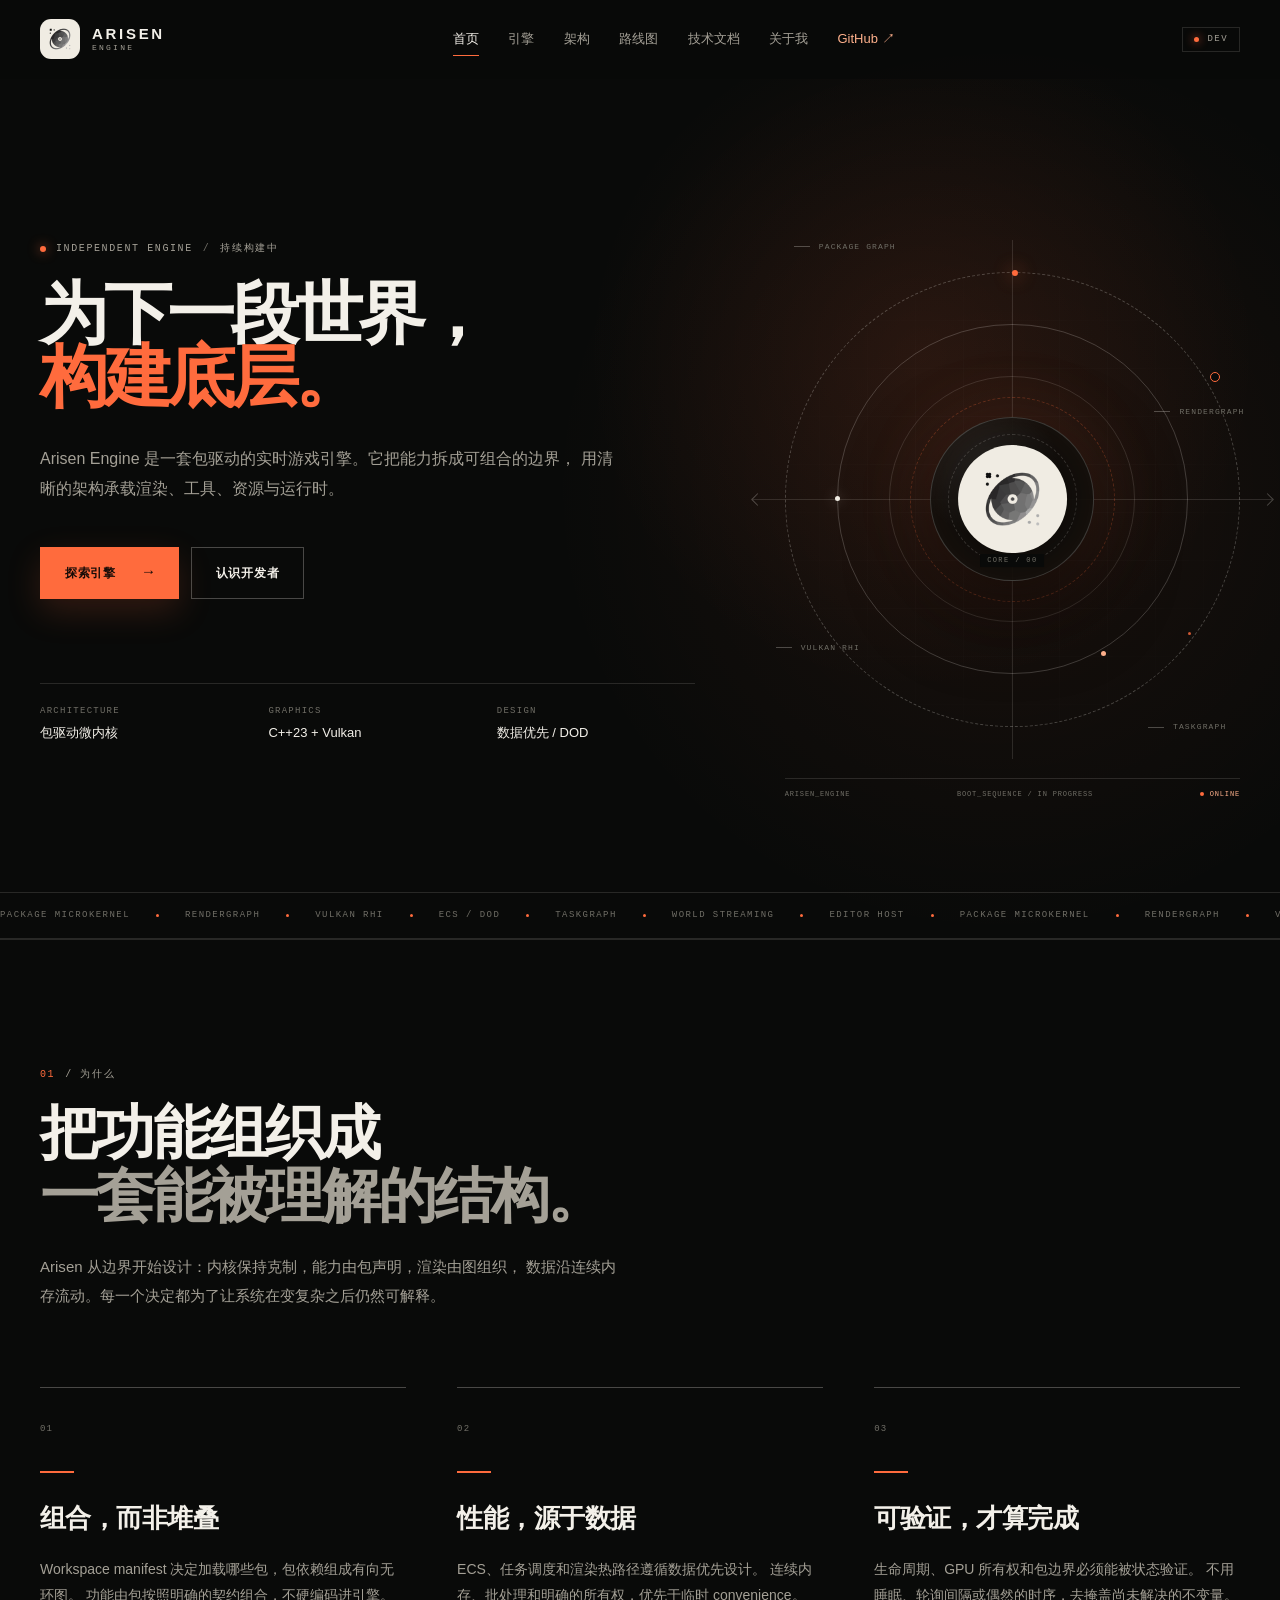
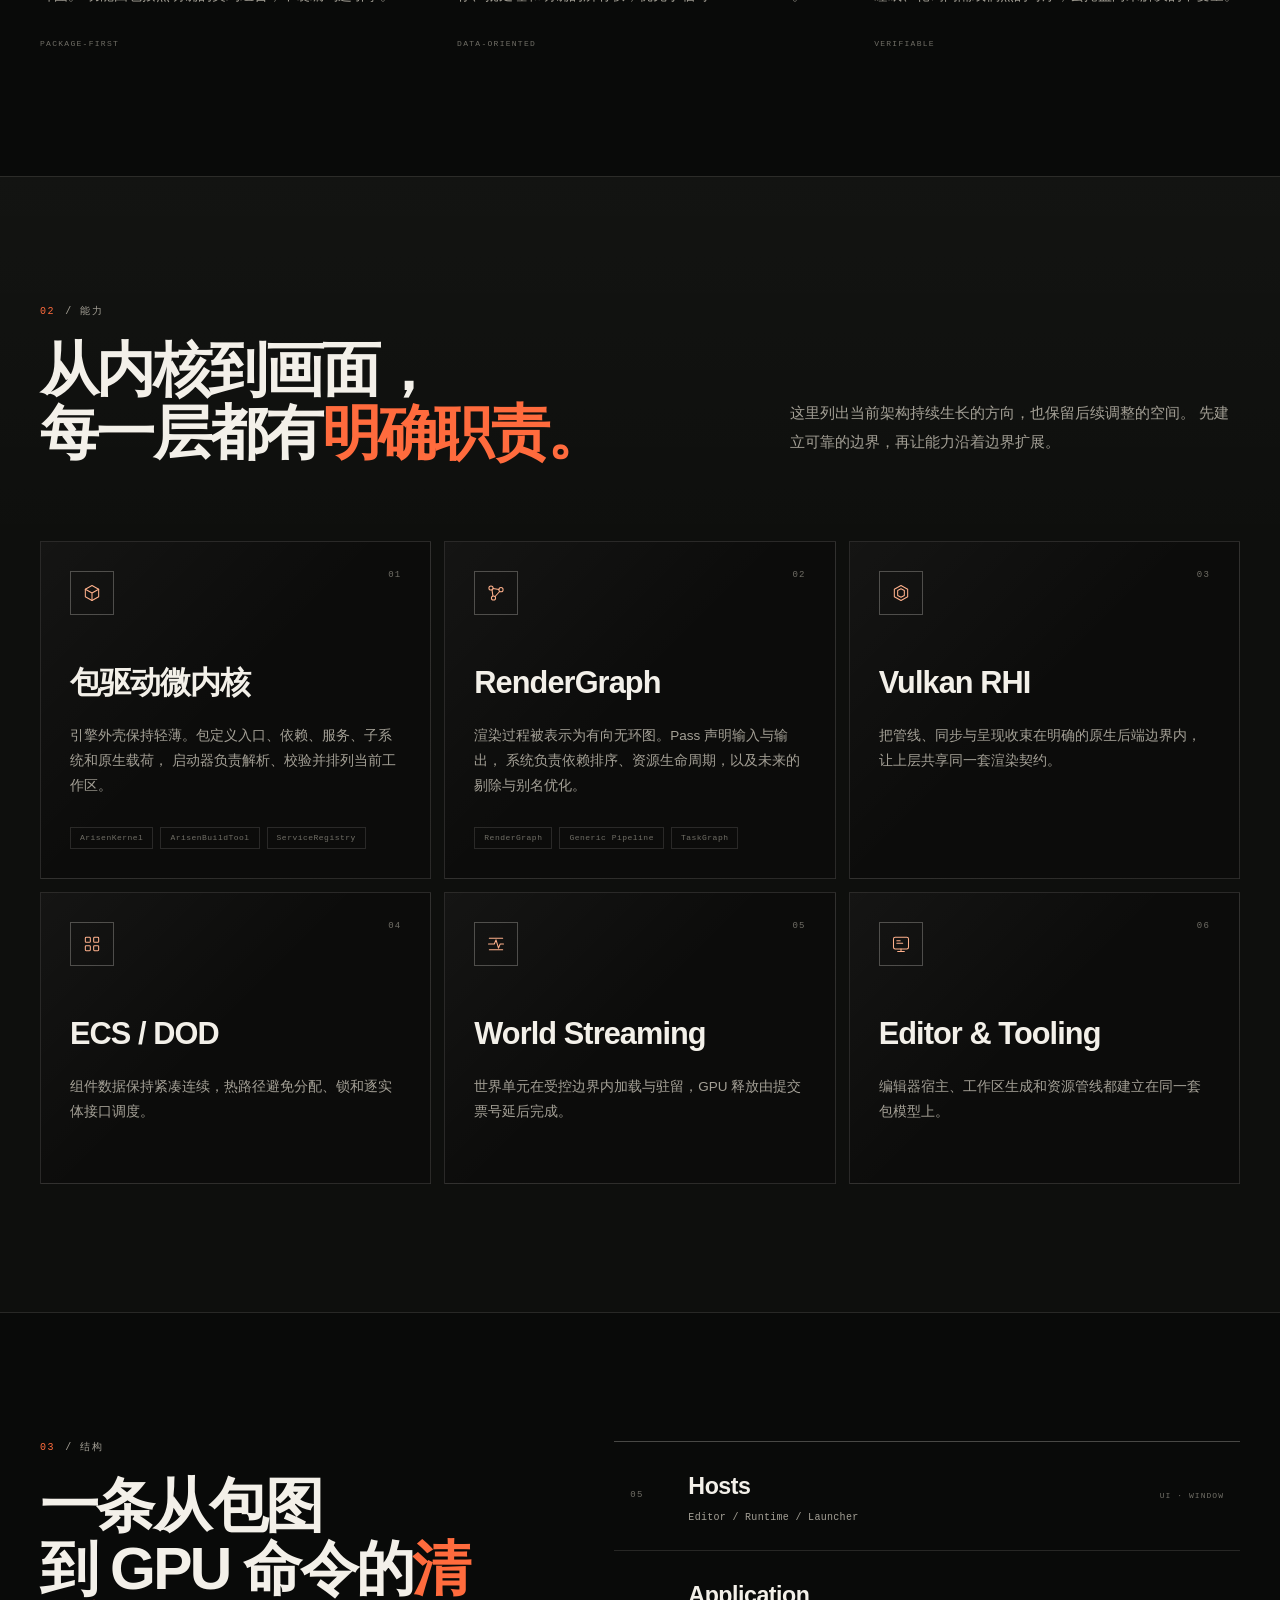
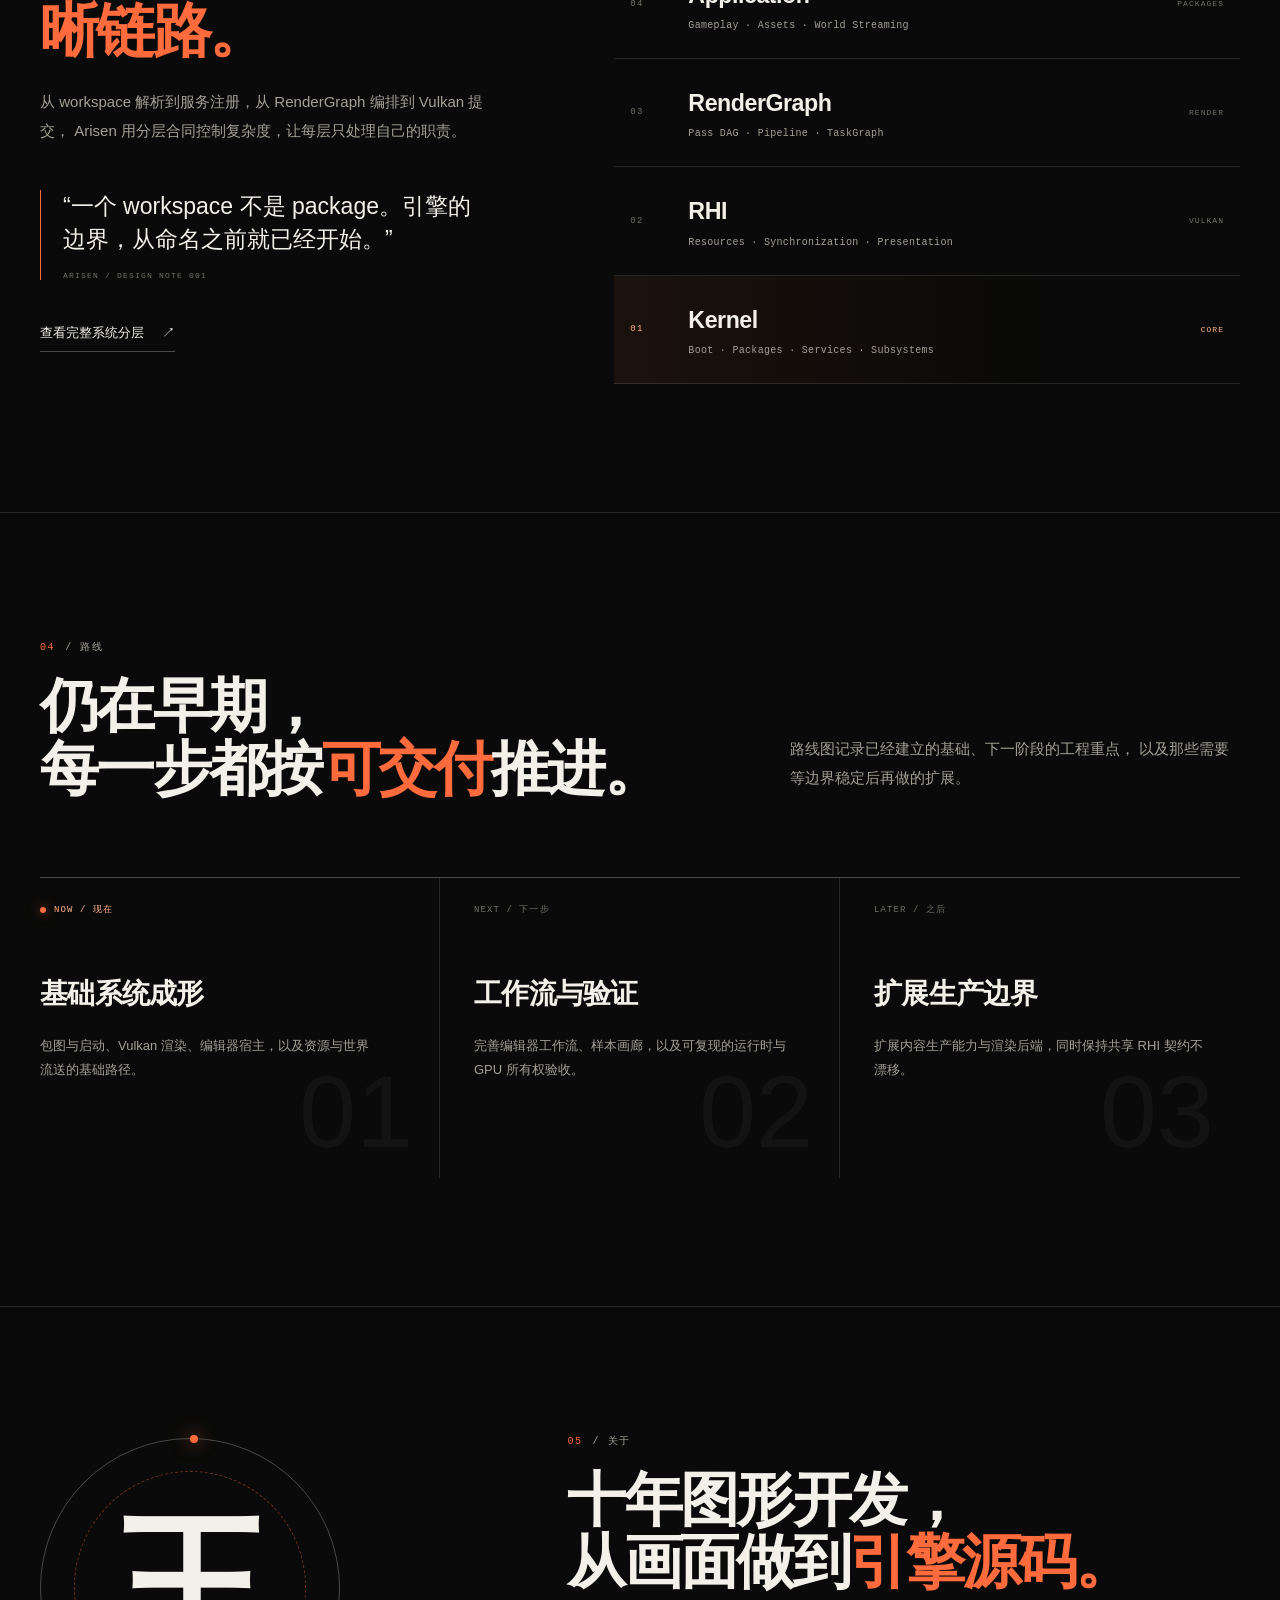
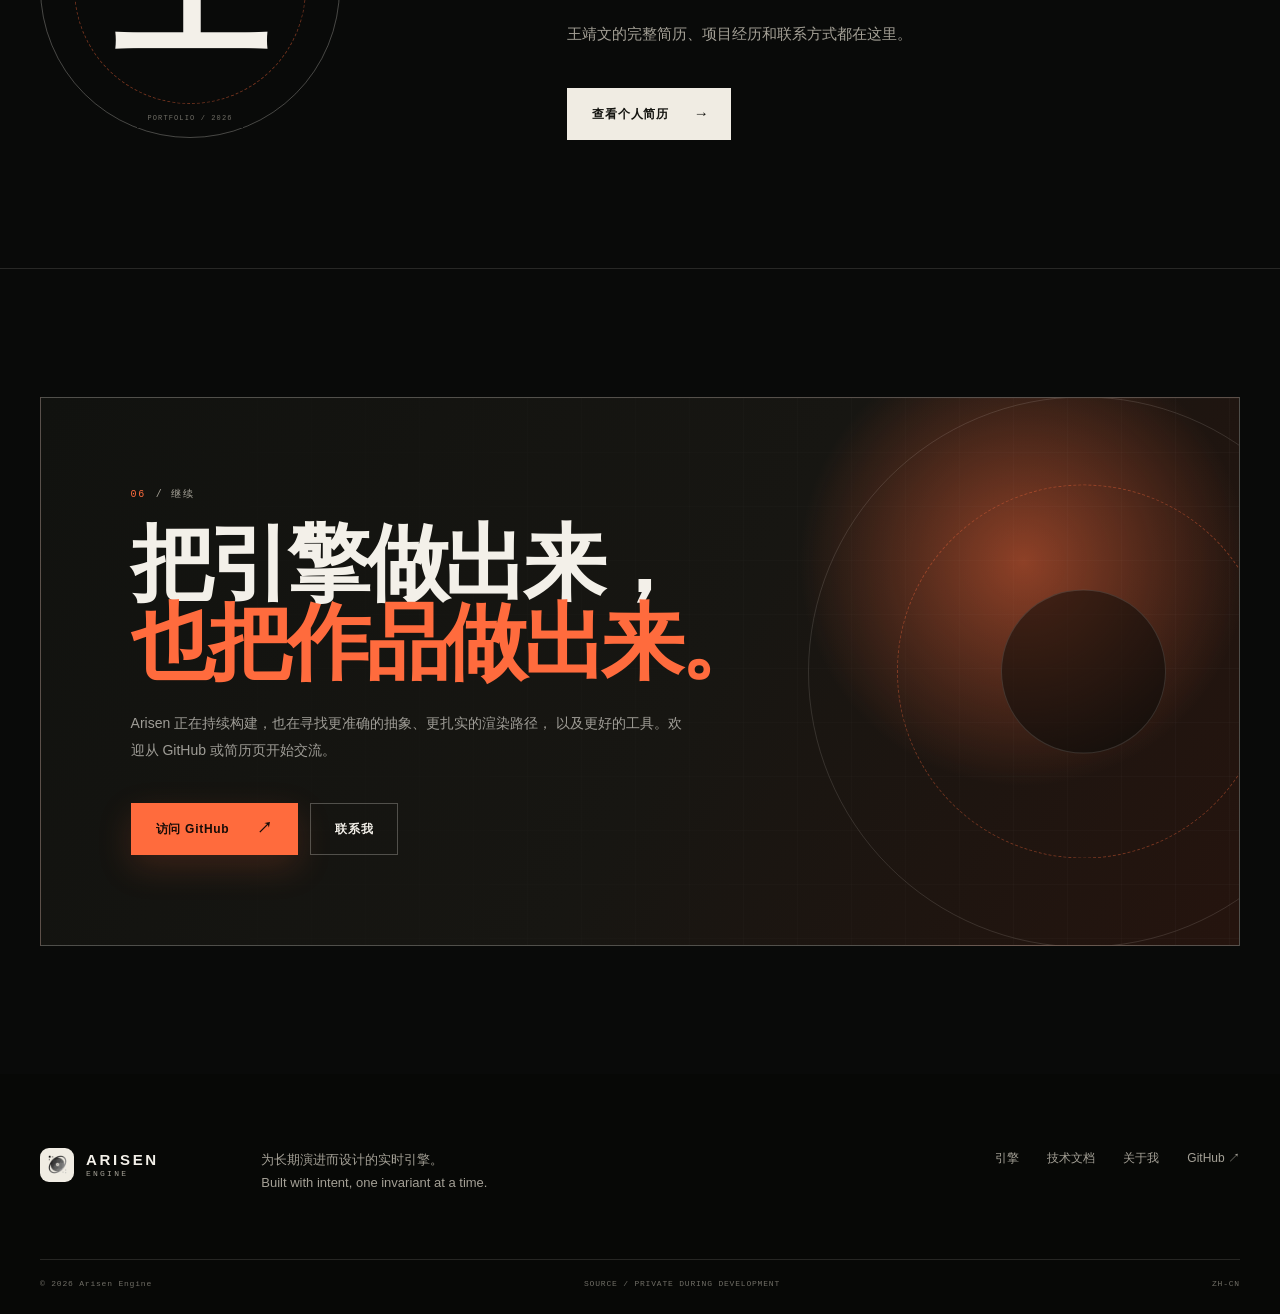
==== index.html @ 8bd94062 "feat(site): publish Arisen Engine website and resume" ====
<!doctype html>
<html lang="zh-CN">
<head>
  <meta charset="utf-8">
  <meta name="viewport" content="width=device-width, initial-scale=1">
  <meta name="color-scheme" content="dark">
  <meta name="theme-color" content="#0a0a09">
  <title>Arisen Engine — 为下一段世界，构建底层</title>
  <meta name="description" content="Arisen Engine 是一套包驱动、数据优先的实时游戏引擎，聚焦 Vulkan、RenderGraph、ECS 与可验证的运行时架构。">
  <meta name="author" content="王靖文">
  <link rel="canonical" href="https://arisenengine.github.io/">
  <meta property="og:type" content="website">
  <meta property="og:locale" content="zh_CN">
  <meta property="og:title" content="Arisen Engine — 为下一段世界，构建底层">
  <meta property="og:description" content="包驱动微内核、Vulkan RHI、RenderGraph 与数据优先的实时运行时。">
  <meta property="og:url" content="https://arisenengine.github.io/">
  <meta property="og:image" content="https://arisenengine.github.io/assets/images/og-cover.png">
  <meta property="og:image:alt" content="Arisen Engine — 为下一段世界，构建底层">
  <meta name="twitter:card" content="summary_large_image">
  <link rel="icon" type="image/png" href="assets/images/arisen-mark.png">
  <link rel="stylesheet" href="assets/css/site.css">
  <script src="assets/js/site.js" defer></script>
</head>
<body class="page-home">
  <a class="skip-link" href="#main">跳到主要内容</a>

  <header class="site-header" data-header>
    <div class="shell header-inner">
      <a class="brand" href="index.html" aria-label="Arisen Engine 首页">
        <span class="brand-mark"><img src="assets/images/arisen-mark.png" alt="" width="44" height="44"></span>
        <span class="brand-type"><span>ARISEN</span><span class="brand-sub">ENGINE</span></span>
      </a>

      <button class="nav-toggle" type="button" aria-expanded="false" aria-controls="site-nav" data-nav-toggle>
        <span class="nav-toggle-label">菜单</span>
        <span class="nav-toggle-lines" aria-hidden="true"><i></i><i></i></span>
      </button>

      <nav class="site-nav" id="site-nav" aria-label="主导航" data-nav>
        <a href="index.html" aria-current="page">首页</a>
        <a href="engine.html">引擎</a>
        <a href="engine.html#architecture">架构</a>
        <a href="engine.html#roadmap">路线图</a>
        <a href="documentation.html">技术文档</a>
        <a href="about.html">关于我</a>
        <a class="nav-external" href="https://github.com/ArisenEngine" target="_blank" rel="noreferrer">
          GitHub <span aria-hidden="true">↗</span>
        </a>
      </nav>

      <span class="header-state" aria-label="开发状态：开发中">
        <i aria-hidden="true"></i> DEV
      </span>
    </div>
  </header>

  <main id="main">
    <section class="hero" data-glow>
      <div class="shell hero-grid">
        <div class="hero-copy">
          <p class="eyebrow reveal">
            <span class="status-dot" aria-hidden="true"></span>
            INDEPENDENT ENGINE <span class="eyebrow-sep">/</span> 持续构建中
          </p>
          <h1 class="reveal"><span class="hero-title-line">为下一段世界，</span><br><span class="accent-text">构建底层。</span></h1>
          <p class="hero-lede reveal">
            Arisen Engine 是一套包驱动的实时游戏引擎。它把能力拆成可组合的边界，
            用清晰的架构承载渲染、工具、资源与运行时。
          </p>

          <div class="hero-actions reveal">
            <a class="button button--primary" href="engine.html">
              探索引擎 <span class="button-arrow" aria-hidden="true">→</span>
            </a>
            <a class="button button--ghost" href="about.html">认识开发者</a>
          </div>

          <dl class="hero-specs reveal">
            <div>
              <dt>ARCHITECTURE</dt>
              <dd>包驱动微内核</dd>
            </div>
            <div>
              <dt>GRAPHICS</dt>
              <dd>C++23 + Vulkan</dd>
            </div>
            <div>
              <dt>DESIGN</dt>
              <dd>数据优先 / DOD</dd>
            </div>
          </dl>
        </div>

        <div class="hero-visual reveal" aria-hidden="true">
          <div class="visual-grid"></div>
          <span class="visual-label visual-label--a">PACKAGE GRAPH</span>
          <span class="visual-label visual-label--b">RENDERGRAPH</span>
          <span class="visual-label visual-label--c">VULKAN RHI</span>
          <span class="visual-label visual-label--d">TASKGRAPH</span>

          <div class="orbit-system">
            <div class="orbit-glow"></div>
            <div class="orbit-cross orbit-cross--x"></div>
            <div class="orbit-cross orbit-cross--y"></div>
            <div class="orbit-ring orbit-ring--outer">
              <span class="orbit-node"></span>
            </div>
            <div class="orbit-ring orbit-ring--mid">
              <span class="orbit-node orbit-node--small"></span>
            </div>
            <div class="orbit-ring orbit-ring--inner"></div>
            <div class="engine-core">
              <span class="engine-core-rim"></span>
              <span class="engine-core-mark">
                <img src="assets/images/arisen-mark.png" alt="" width="96" height="96">
              </span>
              <span class="engine-core-label">CORE / 00</span>
            </div>
          </div>

          <div class="visual-readout">
            <span>ARISEN_ENGINE</span>
            <span>BOOT_SEQUENCE / IN PROGRESS</span>
            <span class="readout-signal"><i></i> ONLINE</span>
          </div>
        </div>
      </div>

      <div class="tech-ticker" aria-hidden="true">
        <div class="tech-ticker-track">
          <span>PACKAGE MICROKERNEL</span><i></i>
          <span>RENDERGRAPH</span><i></i>
          <span>VULKAN RHI</span><i></i>
          <span>ECS / DOD</span><i></i>
          <span>TASKGRAPH</span><i></i>
          <span>WORLD STREAMING</span><i></i>
          <span>EDITOR HOST</span><i></i>
          <span>PACKAGE MICROKERNEL</span><i></i>
          <span>RENDERGRAPH</span><i></i>
          <span>VULKAN RHI</span><i></i>
          <span>ECS / DOD</span><i></i>
          <span>TASKGRAPH</span><i></i>
          <span>WORLD STREAMING</span><i></i>
          <span>EDITOR HOST</span><i></i>
        </div>
      </div>
    </section>

    <section class="section section--manifesto">
      <div class="shell">
        <div class="section-heading">
          <p class="section-kicker reveal"><span>01</span> / 为什么</p>
          <h2 class="reveal">把功能组织成<br><span class="muted-text">一套能被理解的结构。</span></h2>
          <p class="section-intro reveal">
            Arisen 从边界开始设计：内核保持克制，能力由包声明，渲染由图组织，
            数据沿连续内存流动。每一个决定都为了让系统在变复杂之后仍然可解释。
          </p>
        </div>

        <div class="principle-grid">
          <article class="principle-card reveal">
            <span class="card-index">01</span>
            <div class="principle-rule"></div>
            <h3>组合，而非堆叠</h3>
            <p>
              Workspace manifest 决定加载哪些包，包依赖组成有向无环图。
              功能由包按照明确的契约组合，不硬编码进引擎。
            </p>
            <span class="card-foot">PACKAGE-FIRST</span>
          </article>

          <article class="principle-card reveal">
            <span class="card-index">02</span>
            <div class="principle-rule"></div>
            <h3>性能，源于数据</h3>
            <p>
              ECS、任务调度和渲染热路径遵循数据优先设计。
              连续内存、批处理和明确的所有权，优先于临时 convenience。
            </p>
            <span class="card-foot">DATA-ORIENTED</span>
          </article>

          <article class="principle-card reveal">
            <span class="card-index">03</span>
            <div class="principle-rule"></div>
            <h3>可验证，才算完成</h3>
            <p>
              生命周期、GPU 所有权和包边界必须能被状态验证。
              不用睡眠、轮询间隔或偶然的时序，去掩盖尚未解决的不变量。
            </p>
            <span class="card-foot">VERIFIABLE</span>
          </article>
        </div>
      </div>
    </section>

    <section class="section section--capabilities" id="capabilities">
      <div class="shell">
        <div class="section-heading section-heading--split">
          <div>
            <p class="section-kicker reveal"><span>02</span> / 能力</p>
            <h2 class="reveal">从内核到画面，<br>每一层都有<span class="accent-text">明确职责。</span></h2>
          </div>
          <p class="section-intro reveal">
            这里列出当前架构持续生长的方向，也保留后续调整的空间。
            先建立可靠的边界，再让能力沿着边界扩展。
          </p>
        </div>

        <div class="capability-grid">
          <article class="capability-card capability-card--wide reveal">
            <div class="capability-top">
              <span class="capability-icon" aria-hidden="true">
                <svg viewBox="0 0 24 24" fill="none"><path d="M4 7.5 12 3l8 4.5v9L12 21l-8-4.5v-9Z"/><path d="m4 7.5 8 4.5 8-4.5M12 12v9"/></svg>
              </span>
              <span class="capability-number">01</span>
            </div>
            <h3>包驱动微内核</h3>
            <p>
              引擎外壳保持轻薄。包定义入口、依赖、服务、子系统和原生载荷，
              启动器负责解析、校验并排列当前工作区。
            </p>
            <div class="chip-row" aria-label="相关包">
              <span class="chip">ArisenKernel</span>
              <span class="chip">ArisenBuildTool</span>
              <span class="chip">ServiceRegistry</span>
            </div>
          </article>

          <article class="capability-card capability-card--wide reveal">
            <div class="capability-top">
              <span class="capability-icon" aria-hidden="true">
                <svg viewBox="0 0 24 24" fill="none"><circle cx="6" cy="6" r="2.5"/><circle cx="18" cy="8" r="2.5"/><circle cx="9" cy="18" r="2.5"/><path d="M8.5 6.5 15.5 7.7M7.2 8.2l1.1 7.2M16.4 10.2l-5.5 6"/></svg>
              </span>
              <span class="capability-number">02</span>
            </div>
            <h3>RenderGraph</h3>
            <p>
              渲染过程被表示为有向无环图。Pass 声明输入与输出，
              系统负责依赖排序、资源生命周期，以及未来的剔除与别名优化。
            </p>
            <div class="chip-row" aria-label="相关包">
              <span class="chip">RenderGraph</span>
              <span class="chip">Generic Pipeline</span>
              <span class="chip">TaskGraph</span>
            </div>
          </article>

          <article class="capability-card reveal">
            <div class="capability-top">
              <span class="capability-icon" aria-hidden="true">
                <svg viewBox="0 0 24 24" fill="none"><path d="m12 3 8 4.5v9L12 21l-8-4.5v-9L12 3Z"/><path d="m8 9 4-2 4 2v6l-4 2-4-2V9Z"/></svg>
              </span>
              <span class="capability-number">03</span>
            </div>
            <h3>Vulkan RHI</h3>
            <p>把管线、同步与呈现收束在明确的原生后端边界内，让上层共享同一套渲染契约。</p>
          </article>

          <article class="capability-card reveal">
            <div class="capability-top">
              <span class="capability-icon" aria-hidden="true">
                <svg viewBox="0 0 24 24" fill="none"><rect x="4" y="4" width="6" height="6" rx="1"/><rect x="14" y="4" width="6" height="6" rx="1"/><rect x="4" y="14" width="6" height="6" rx="1"/><rect x="14" y="14" width="6" height="6" rx="1"/></svg>
              </span>
              <span class="capability-number">04</span>
            </div>
            <h3>ECS / DOD</h3>
            <p>组件数据保持紧凑连续，热路径避免分配、锁和逐实体接口调度。</p>
          </article>

          <article class="capability-card reveal">
            <div class="capability-top">
              <span class="capability-icon" aria-hidden="true">
                <svg viewBox="0 0 24 24" fill="none"><path d="M3 12h7l2-5 3 10 2-5h4"/><path d="M4 19h16M4 5h16"/></svg>
              </span>
              <span class="capability-number">05</span>
            </div>
            <h3>World Streaming</h3>
            <p>世界单元在受控边界内加载与驻留，GPU 释放由提交票号延后完成。</p>
          </article>

          <article class="capability-card reveal">
            <div class="capability-top">
              <span class="capability-icon" aria-hidden="true">
                <svg viewBox="0 0 24 24" fill="none"><rect x="3" y="4" width="18" height="14" rx="2"/><path d="M8 21h8M12 18v3M7 8h4M7 11h7"/></svg>
              </span>
              <span class="capability-number">06</span>
            </div>
            <h3>Editor & Tooling</h3>
            <p>编辑器宿主、工作区生成和资源管线都建立在同一套包模型上。</p>
          </article>
        </div>
      </div>
    </section>

    <section class="section section--architecture" id="structure">
      <div class="shell architecture-layout">
        <div class="architecture-copy">
          <p class="section-kicker reveal"><span>03</span> / 结构</p>
          <h2 class="reveal">一条从包图<br>到 GPU 命令的<span class="accent-text">清晰链路。</span></h2>
          <p class="section-intro reveal">
            从 workspace 解析到服务注册，从 RenderGraph 编排到 Vulkan 提交，
            Arisen 用分层合同控制复杂度，让每层只处理自己的职责。
          </p>

          <blockquote class="architecture-quote reveal">
            <p>“一个 workspace 不是 package。引擎的边界，从命名之前就已经开始。”</p>
            <cite>ARISEN / DESIGN NOTE 001</cite>
          </blockquote>

          <a class="text-link reveal" href="engine.html#architecture">查看完整系统分层 <span aria-hidden="true">↗</span></a>
        </div>

        <div class="stack-list reveal" aria-label="Arisen Engine 系统分层">
          <div class="stack-row stack-row--host">
            <span class="stack-index">05</span>
            <div class="stack-body">
              <h3>Hosts</h3>
              <p>Editor / Runtime / Launcher</p>
            </div>
            <span class="stack-tag">UI · WINDOW</span>
          </div>
          <div class="stack-row">
            <span class="stack-index">04</span>
            <div class="stack-body">
              <h3>Application</h3>
              <p>Gameplay · Assets · World Streaming</p>
            </div>
            <span class="stack-tag">PACKAGES</span>
          </div>
          <div class="stack-row">
            <span class="stack-index">03</span>
            <div class="stack-body">
              <h3>RenderGraph</h3>
              <p>Pass DAG · Pipeline · TaskGraph</p>
            </div>
            <span class="stack-tag">RENDER</span>
          </div>
          <div class="stack-row">
            <span class="stack-index">02</span>
            <div class="stack-body">
              <h3>RHI</h3>
              <p>Resources · Synchronization · Presentation</p>
            </div>
            <span class="stack-tag">VULKAN</span>
          </div>
          <div class="stack-row stack-row--kernel">
            <span class="stack-index">01</span>
            <div class="stack-body">
              <h3>Kernel</h3>
              <p>Boot · Packages · Services · Subsystems</p>
            </div>
            <span class="stack-tag">CORE</span>
          </div>
        </div>
      </div>
    </section>

    <section class="section section--roadmap-preview">
      <div class="shell">
        <div class="section-heading section-heading--split">
          <div>
            <p class="section-kicker reveal"><span>04</span> / 路线</p>
          <h2 class="reveal">仍在早期，<br>每一步都按<span class="accent-text">可交付</span>推进。</h2>
          </div>
          <p class="section-intro reveal">
            路线图记录已经建立的基础、下一阶段的工程重点，
            以及那些需要等边界稳定后再做的扩展。
          </p>
        </div>

        <div class="roadmap-grid">
          <article class="roadmap-card roadmap-card--now reveal">
            <span class="roadmap-state"><i></i> NOW / 现在</span>
            <h3>基础系统成形</h3>
            <p>包图与启动、Vulkan 渲染、编辑器宿主，以及资源与世界流送的基础路径。</p>
            <span class="roadmap-index">01</span>
          </article>
          <article class="roadmap-card reveal">
            <span class="roadmap-state">NEXT / 下一步</span>
            <h3>工作流与验证</h3>
            <p>完善编辑器工作流、样本画廊，以及可复现的运行时与 GPU 所有权验收。</p>
            <span class="roadmap-index">02</span>
          </article>
          <article class="roadmap-card reveal">
            <span class="roadmap-state">LATER / 之后</span>
            <h3>扩展生产边界</h3>
            <p>扩展内容生产能力与渲染后端，同时保持共享 RHI 契约不漂移。</p>
            <span class="roadmap-index">03</span>
          </article>
        </div>
      </div>
    </section>

    <section class="section section--about-teaser">
      <div class="shell about-teaser">
        <div class="about-teaser-mark reveal" aria-hidden="true">
          <span>王</span>
          <i>PORTFOLIO / 2026</i>
        </div>
        <div class="about-teaser-copy">
          <p class="section-kicker reveal"><span>05</span> / 关于</p>
          <h2 class="reveal">十年图形开发，<br>从画面做到<span class="accent-text">引擎源码。</span></h2>
          <p class="section-intro reveal">
            王靖文的完整简历、项目经历和联系方式都在这里。
          </p>
          <a class="button button--paper reveal" href="about.html">
            查看个人简历 <span class="button-arrow" aria-hidden="true">→</span>
          </a>
        </div>
      </div>
    </section>

    <section class="section section--closing">
      <div class="shell">
        <div class="closing-panel reveal">
          <div class="closing-orbit" aria-hidden="true"></div>
          <p class="section-kicker"><span>06</span> / 继续</p>
          <h2>把引擎做出来，<br><span class="accent-text">也把作品做出来。</span></h2>
          <p>
            Arisen 正在持续构建，也在寻找更准确的抽象、更扎实的渲染路径，
            以及更好的工具。欢迎从 GitHub 或简历页开始交流。
          </p>
          <div class="closing-actions">
            <a class="button button--primary" href="https://github.com/ArisenEngine" target="_blank" rel="noreferrer">
              访问 GitHub <span class="button-arrow" aria-hidden="true">↗</span>
            </a>
            <a class="button button--ghost" href="about.html">联系我</a>
          </div>
        </div>
      </div>
    </section>
  </main>

  <footer class="site-footer">
    <div class="shell footer-main">
      <a class="brand brand--footer" href="index.html" aria-label="Arisen Engine 首页">
        <span class="brand-mark"><img src="assets/images/arisen-mark.png" alt="" width="36" height="36"></span>
        <span class="brand-type"><span>ARISEN</span><span class="brand-sub">ENGINE</span></span>
      </a>
      <p class="footer-statement">为长期演进而设计的实时引擎。<br>Built with intent, one invariant at a time.</p>
      <div class="footer-links">
        <a href="engine.html">引擎</a>
        <a href="documentation.html">技术文档</a>
        <a href="about.html">关于我</a>
        <a href="https://github.com/ArisenEngine" target="_blank" rel="noreferrer">GitHub ↗</a>
      </div>
    </div>
    <div class="shell footer-meta">
      <span>© <span data-year>2026</span> Arisen Engine</span>
      <span>SOURCE / PRIVATE DURING DEVELOPMENT</span>
      <span>ZH-CN</span>
    </div>
  </footer>
</body>
</html>
---- assets/css/site.css ----
/* =========================================================
   Arisen Engine — site system
   Static, dependency-free, GitHub Pages ready.
   ========================================================= */

:root {
  --ink: #090a09;
  --ink-1: #0e0f0d;
  --ink-2: #151612;
  --ink-3: #1c1d18;
  --paper: #f0ece3;
  --paper-2: #e6dfd2;
  --paper-3: #d8d0c1;
  --paper-ink: #151511;
  --paper-muted: #6e695f;
  --paper-line: rgba(21, 21, 17, 0.16);
  --paper-line-strong: rgba(21, 21, 17, 0.32);
  --text: #f3f0e9;
  --text-muted: #a4a096;
  --text-faint: #706e66;
  --line: rgba(243, 240, 233, 0.13);
  --line-strong: rgba(243, 240, 233, 0.27);
  --accent: #ff6b3d;
  --accent-light: #ffb18c;
  --accent-deep: #c9431e;
  --accent-wash: rgba(255, 107, 61, 0.1);
  --font-display: "Bahnschrift Condensed", "Segoe UI Variable Display", "Avenir Next Condensed",
    "PingFang SC", "Hiragino Sans GB", "Microsoft YaHei", sans-serif;
  --font-sans: "Segoe UI Variable Text", "Avenir Next", "PingFang SC", "Hiragino Sans GB",
    "Microsoft YaHei", sans-serif;
  --font-mono: "Cascadia Code", "SFMono-Regular", "Consolas", "Liberation Mono", monospace;
  --shell: min(1240px, calc(100vw - 80px));
  --header-height: 78px;
  --ease: cubic-bezier(0.2, 0.65, 0.25, 1);
}

*,
*::before,
*::after {
  box-sizing: border-box;
}

html {
  scroll-behavior: smooth;
  scrollbar-color: var(--accent) var(--ink);
}

body {
  margin: 0;
  min-width: 320px;
  background:
    radial-gradient(circle at 78% 8%, rgba(255, 107, 61, 0.07), transparent 28rem),
    radial-gradient(circle at 4% 38%, rgba(255, 255, 255, 0.025), transparent 26rem),
    var(--ink);
  color: var(--text);
  font-family: var(--font-sans);
  font-size: 16px;
  line-height: 1.7;
  text-rendering: optimizeLegibility;
  -webkit-font-smoothing: antialiased;
}

body.nav-open {
  overflow: hidden;
}

::selection {
  background: var(--accent);
  color: var(--ink);
}

img {
  display: block;
  max-width: 100%;
}

a {
  color: inherit;
  text-decoration: none;
}

button,
input,
textarea,
select {
  color: inherit;
  font: inherit;
}

button {
  cursor: pointer;
}

p,
h1,
h2,
h3,
blockquote,
dl,
dd,
pre {
  margin: 0;
}

ul,
ol {
  margin: 0;
  padding: 0;
  list-style: none;
}

.shell {
  width: var(--shell);
  margin-inline: auto;
}

.skip-link {
  position: fixed;
  top: 12px;
  left: 12px;
  z-index: 1000;
  padding: 12px 18px;
  background: var(--paper);
  color: var(--ink);
  font: 700 12px/1 var(--font-mono);
  transform: translateY(-160%);
  transition: transform 160ms ease;
}

.skip-link:focus {
  transform: translateY(0);
}

:focus-visible {
  outline: 2px solid var(--accent);
  outline-offset: 4px;
}

/* ---------- Header ---------- */

.site-header {
  position: sticky;
  top: 0;
  z-index: 100;
  border-bottom: 1px solid transparent;
  background: rgba(9, 10, 9, 0.38);
  color: var(--text);
  transition:
    background 240ms ease,
    border-color 240ms ease,
    backdrop-filter 240ms ease;
}

.site-header.is-scrolled,
.site-header--solid {
  border-bottom-color: var(--line);
  background: rgba(9, 10, 9, 0.88);
  backdrop-filter: blur(18px) saturate(130%);
}

.header-inner {
  display: grid;
  grid-template-columns: auto 1fr auto;
  align-items: center;
  min-height: var(--header-height);
  gap: 34px;
}

.brand {
  display: inline-flex;
  align-items: center;
  gap: 12px;
  width: max-content;
}

.brand-mark {
  display: grid;
  width: 40px;
  height: 40px;
  place-items: center;
  overflow: hidden;
  border-radius: 11px;
  background: var(--paper);
}

.brand-mark img {
  width: 32px;
  height: 32px;
  object-fit: contain;
}

.brand-type {
  display: flex;
  flex-direction: column;
  gap: 3px;
  font-family: var(--font-display);
  font-size: 15px;
  font-weight: 700;
  line-height: 1;
  letter-spacing: 0.18em;
}

.brand-sub {
  color: var(--text-muted);
  font-family: var(--font-mono);
  font-size: 8px;
  font-weight: 500;
  letter-spacing: 0.28em;
}

.site-nav {
  display: flex;
  align-items: center;
  justify-self: center;
  gap: clamp(18px, 2.3vw, 34px);
}

.site-nav a {
  position: relative;
  padding: 8px 0;
  color: var(--text-muted);
  font-size: 13px;
  white-space: nowrap;
  transition: color 180ms ease;
}

.site-nav a::after {
  position: absolute;
  right: 0;
  bottom: 2px;
  left: 0;
  height: 1px;
  background: var(--accent);
  content: "";
  transform: scaleX(0);
  transform-origin: left;
  transition: transform 220ms var(--ease);
}

.site-nav a:hover,
.site-nav a[aria-current="page"] {
  color: var(--text);
}

.site-nav a:hover::after,
.site-nav a[aria-current="page"]::after {
  transform: scaleX(1);
}

.site-nav .nav-external {
  color: var(--accent-light);
}

.header-state {
  display: flex;
  align-items: center;
  justify-self: end;
  gap: 8px;
  padding: 7px 11px;
  border: 1px solid var(--line);
  color: var(--text-muted);
  font: 500 9px/1 var(--font-mono);
  letter-spacing: 0.16em;
}

.header-state i {
  width: 5px;
  height: 5px;
  border-radius: 50%;
  background: var(--accent);
  box-shadow: 0 0 10px var(--accent);
}

.nav-toggle {
  display: none;
  align-items: center;
  gap: 10px;
  justify-self: end;
  padding: 10px 0;
  border: 0;
  background: transparent;
  color: var(--text);
  font: 500 10px/1 var(--font-mono);
  letter-spacing: 0.15em;
}

.nav-toggle-lines {
  display: flex;
  flex-direction: column;
  gap: 5px;
  width: 22px;
}

.nav-toggle-lines i {
  display: block;
  width: 100%;
  height: 1px;
  background: currentColor;
  transition: transform 200ms ease;
}

.nav-open .nav-toggle-lines i:first-child {
  transform: translateY(3px) rotate(45deg);
}

.nav-open .nav-toggle-lines i:last-child {
  transform: translateY(-3px) rotate(-45deg);
}

/* ---------- Shared type ---------- */

.eyebrow,
.section-kicker {
  display: flex;
  align-items: center;
  gap: 10px;
  color: var(--text-muted);
  font: 500 10px/1.4 var(--font-mono);
  letter-spacing: 0.16em;
  text-transform: uppercase;
}

.section-kicker span {
  color: var(--accent);
}

.eyebrow-sep {
  color: var(--text-faint);
}

.status-dot {
  width: 6px;
  height: 6px;
  border-radius: 50%;
  background: var(--accent);
  box-shadow: 0 0 12px rgba(255, 107, 61, 0.8);
}

.accent-text {
  color: var(--accent);
}

.muted-text {
  color: var(--text-muted);
}

.section {
  padding: clamp(92px, 10vw, 150px) 0;
  border-top: 1px solid var(--line);
}

.section-heading {
  max-width: 1040px;
  margin-bottom: clamp(52px, 6vw, 84px);
}

.section-heading h2,
.architecture-copy h2,
.runtime-copy h2,
.validation-intro h2,
.about-teaser h2 {
  margin-top: 20px;
  font-family: var(--font-display);
  font-size: clamp(2.55rem, 4.6vw, 4.8rem);
  font-weight: 600;
  letter-spacing: -0.045em;
  line-height: 1.06;
}

.section-intro {
  max-width: 590px;
  margin-top: 26px;
  color: var(--text-muted);
  font-size: clamp(0.94rem, 1.1vw, 1.04rem);
  line-height: 1.9;
}

.section-heading--split {
  display: grid;
  grid-template-columns: minmax(0, 1.18fr) minmax(290px, 0.82fr);
  align-items: end;
  max-width: none;
  gap: clamp(40px, 8vw, 120px);
}

.section-heading--split .section-intro {
  margin-top: 0;
  padding-bottom: 8px;
}

/* ---------- Buttons ---------- */

.button {
  display: inline-flex;
  align-items: center;
  justify-content: center;
  min-height: 52px;
  padding: 0 24px;
  border: 1px solid transparent;
  font: 600 12px/1 var(--font-sans);
  letter-spacing: 0.06em;
  transition:
    color 200ms ease,
    background 200ms ease,
    border-color 200ms ease,
    transform 240ms var(--ease);
}

.button:hover {
  transform: translateY(-2px);
}

.button-arrow {
  margin-left: 28px;
  font-family: var(--font-mono);
  font-size: 15px;
}

.button--primary {
  background: var(--accent);
  color: #180c08;
  box-shadow: 0 12px 34px rgba(255, 107, 61, 0.17);
}

.button--primary:hover {
  background: var(--accent-light);
}

.button--ghost {
  border-color: var(--line-strong);
  color: var(--text);
}

.button--ghost:hover {
  border-color: var(--text);
  background: rgba(255, 255, 255, 0.04);
}

.button--paper {
  background: var(--paper);
  color: var(--paper-ink);
}

.button--paper:hover {
  background: #fffaf0;
}

.button--ink {
  background: var(--paper-ink);
  color: var(--paper);
}

.button--ink:hover {
  background: var(--accent-deep);
  color: #fff;
}

.button--line-dark {
  border-color: var(--paper-line-strong);
  color: var(--paper-ink);
}

.button--line-dark:hover {
  border-color: var(--paper-ink);
  background: rgba(21, 21, 17, 0.04);
}

.text-link {
  display: inline-flex;
  align-items: center;
  gap: 18px;
  margin-top: 42px;
  padding-bottom: 7px;
  border-bottom: 1px solid var(--line-strong);
  color: var(--text);
  font-size: 13px;
  transition:
    color 180ms ease,
    border-color 180ms ease;
}

.text-link:hover {
  border-color: var(--accent);
  color: var(--accent-light);
}

/* ---------- Home hero ---------- */

.hero {
  position: relative;
  isolation: isolate;
  overflow: hidden;
  padding-top: clamp(78px, 9vw, 130px);
}

.hero::before {
  position: absolute;
  z-index: -1;
  inset: 0;
  background:
    radial-gradient(
      540px circle at var(--glow-x, 72%) var(--glow-y, 32%),
      rgba(255, 107, 61, 0.09),
      transparent 62%
    );
  content: "";
  pointer-events: none;
}

.hero-grid {
  display: grid;
  grid-template-columns: minmax(0, 1.18fr) minmax(370px, 0.82fr);
  align-items: center;
  gap: clamp(44px, 7vw, 104px);
}

.hero-copy {
  position: relative;
  z-index: 2;
  padding-bottom: 14px;
}

.hero h1 {
  max-width: 820px;
  margin-top: 26px;
  font-family: var(--font-display);
  font-size: clamp(3.4rem, 5.3vw, 5.35rem);
  font-weight: 600;
  letter-spacing: -0.064em;
  line-height: 0.93;
}

.hero-title-line {
  white-space: nowrap;
}

.hero-lede {
  max-width: 580px;
  margin-top: 36px;
  color: var(--text-muted);
  font-size: clamp(1rem, 1.2vw, 1.12rem);
  line-height: 1.9;
}

.hero-actions {
  display: flex;
  flex-wrap: wrap;
  gap: 12px;
  margin-top: 42px;
}

.hero-specs {
  display: grid;
  grid-template-columns: repeat(3, 1fr);
  gap: 30px;
  margin-top: clamp(54px, 7vw, 84px);
  padding-top: 22px;
  border-top: 1px solid var(--line);
}

.hero-specs div {
  min-width: 0;
}

.hero-specs dt {
  margin-bottom: 7px;
  color: var(--text-faint);
  font: 500 9px/1.2 var(--font-mono);
  letter-spacing: 0.14em;
}

.hero-specs dd {
  color: var(--text);
  font-size: 13px;
  line-height: 1.5;
}

.hero-visual {
  position: relative;
  display: grid;
  min-height: 610px;
  place-items: center;
}

.visual-grid {
  position: absolute;
  inset: -3%;
  opacity: 0.48;
  background-image:
    linear-gradient(rgba(255, 255, 255, 0.055) 1px, transparent 1px),
    linear-gradient(90deg, rgba(255, 255, 255, 0.055) 1px, transparent 1px);
  background-size: 48px 48px;
  mask-image: radial-gradient(circle at center, #000 0%, transparent 68%);
}

.visual-grid::before {
  position: absolute;
  inset: 0;
  border: 1px solid rgba(255, 255, 255, 0.1);
  content: "";
  clip-path: polygon(0 0, 25% 0, 25% 1px, 1px 1px, 1px 25%, 0 25%);
}

.orbit-system {
  position: relative;
  width: min(100%, 535px);
  aspect-ratio: 1;
  border-radius: 50%;
}

.orbit-glow {
  position: absolute;
  inset: 20%;
  border-radius: 50%;
  background: radial-gradient(circle, rgba(255, 107, 61, 0.16), transparent 68%);
  filter: blur(20px);
}

.orbit-ring {
  position: absolute;
  border-radius: 50%;
}

.orbit-ring--outer {
  inset: 0;
  border: 1px dashed rgba(243, 240, 233, 0.24);
  animation: orbit-spin 48s linear infinite;
}

.orbit-ring--outer::before,
.orbit-ring--outer::after {
  position: absolute;
  border-radius: 50%;
  background: var(--accent);
  content: "";
}

.orbit-ring--outer::before {
  top: -3px;
  left: 50%;
  width: 6px;
  height: 6px;
  box-shadow: 0 0 18px var(--accent);
}

.orbit-ring--outer::after {
  right: 10.5%;
  bottom: 20%;
  width: 3px;
  height: 3px;
  opacity: 0.8;
}

.orbit-ring--mid {
  inset: 11.5%;
  border: 1px solid rgba(243, 240, 233, 0.2);
  animation: orbit-spin-reverse 36s linear infinite;
}

.orbit-ring--mid::before {
  position: absolute;
  top: 49%;
  left: -3px;
  width: 5px;
  height: 5px;
  border-radius: 50%;
  background: var(--paper);
  content: "";
  box-shadow: 0 0 14px rgba(243, 240, 233, 0.55);
}

.orbit-ring--inner {
  inset: 23%;
  border: 1px solid rgba(243, 240, 233, 0.13);
}

.orbit-ring--inner::before {
  position: absolute;
  inset: 8%;
  border: 1px dashed rgba(255, 107, 61, 0.28);
  border-radius: inherit;
  content: "";
}

.orbit-node {
  position: absolute;
  top: 22%;
  right: 4.1%;
  display: block;
  width: 10px;
  height: 10px;
  border: 1px solid var(--accent);
  border-radius: 50%;
  background: var(--ink);
}

.orbit-node--small {
  top: auto;
  right: 23%;
  bottom: 5%;
  width: 5px;
  height: 5px;
  border: 0;
  background: var(--accent-light);
}

.orbit-cross {
  position: absolute;
  background: rgba(243, 240, 233, 0.13);
}

.orbit-cross--x {
  top: 50%;
  right: -7%;
  left: -7%;
  height: 1px;
}

.orbit-cross--x::before,
.orbit-cross--x::after {
  position: absolute;
  top: -4px;
  width: 9px;
  height: 9px;
  border-top: 1px solid var(--line-strong);
  border-right: 1px solid var(--line-strong);
  content: "";
}

.orbit-cross--x::before {
  left: 0;
  transform: rotate(-135deg);
}

.orbit-cross--x::after {
  right: 0;
  transform: rotate(45deg);
}

.orbit-cross--y {
  top: -7%;
  bottom: -7%;
  left: 50%;
  width: 1px;
}

.engine-core {
  position: absolute;
  top: 50%;
  left: 50%;
  display: grid;
  width: 36%;
  aspect-ratio: 1;
  place-items: center;
  border: 1px solid rgba(243, 240, 233, 0.2);
  border-radius: 50%;
  background:
    radial-gradient(circle at 35% 30%, rgba(255, 255, 255, 0.09), transparent 46%),
    rgba(11, 12, 10, 0.94);
  box-shadow:
    inset 0 0 50px rgba(255, 107, 61, 0.07),
    0 30px 80px rgba(0, 0, 0, 0.55);
  transform: translate(-50%, -50%);
}

.engine-core-rim {
  position: absolute;
  inset: 10%;
  border: 1px dashed rgba(243, 240, 233, 0.16);
  border-radius: 50%;
}

.engine-core-mark {
  display: grid;
  width: 67%;
  aspect-ratio: 1;
  place-items: center;
  overflow: hidden;
  border-radius: 50%;
  background: var(--paper);
}

.engine-core-mark img {
  width: 76%;
  height: 76%;
  object-fit: contain;
}

.engine-core-label {
  position: absolute;
  bottom: 8%;
  padding: 3px 7px;
  background: var(--ink);
  color: var(--text-faint);
  font: 500 7px/1 var(--font-mono);
  letter-spacing: 0.2em;
}

.visual-label {
  position: absolute;
  z-index: 3;
  display: flex;
  align-items: center;
  gap: 9px;
  color: var(--text-faint);
  font: 500 8px/1 var(--font-mono);
  letter-spacing: 0.14em;
}

.visual-label::before {
  width: 16px;
  height: 1px;
  background: var(--line-strong);
  content: "";
}

.visual-label--a {
  top: 8%;
  left: 2%;
}

.visual-label--b {
  top: 35%;
  right: -1%;
}

.visual-label--c {
  bottom: 25%;
  left: -2%;
}

.visual-label--d {
  right: 3%;
  bottom: 12%;
}

.visual-readout {
  position: absolute;
  right: 0;
  bottom: 1%;
  left: 0;
  display: flex;
  justify-content: space-between;
  padding-top: 11px;
  border-top: 1px solid var(--line);
  color: var(--text-faint);
  font: 500 7px/1.2 var(--font-mono);
  letter-spacing: 0.12em;
}

.readout-signal {
  display: flex;
  align-items: center;
  gap: 6px;
  color: var(--accent-light);
}

.readout-signal i {
  width: 4px;
  height: 4px;
  border-radius: 50%;
  background: var(--accent);
}

.tech-ticker {
  overflow: hidden;
  margin-top: clamp(54px, 7vw, 88px);
  border-top: 1px solid var(--line);
  border-bottom: 1px solid var(--line);
}

.tech-ticker-track {
  display: flex;
  align-items: center;
  width: max-content;
  padding: 18px 0;
  animation: ticker 46s linear infinite;
}

.tech-ticker:hover .tech-ticker-track {
  animation-play-state: paused;
}

.tech-ticker-track span {
  color: var(--text-faint);
  font: 500 9px/1 var(--font-mono);
  letter-spacing: 0.16em;
}

.tech-ticker-track i {
  width: 3px;
  height: 3px;
  margin: 0 26px;
  border-radius: 50%;
  background: var(--accent);
}

/* ---------- Manifesto ---------- */

.principle-grid {
  display: grid;
  grid-template-columns: repeat(3, minmax(0, 1fr));
  gap: clamp(24px, 4vw, 64px);
}

.principle-card {
  position: relative;
  padding-top: 24px;
  border-top: 1px solid var(--line-strong);
}

.card-index,
.capability-number,
.detail-number,
.layer-index,
.stack-index {
  color: var(--text-faint);
  font: 500 9px/1 var(--font-mono);
  letter-spacing: 0.13em;
}

.principle-rule {
  width: 34px;
  height: 2px;
  margin: 32px 0 24px;
  background: var(--accent);
  transform-origin: left;
  transition: transform 400ms var(--ease);
}

.principle-card:hover .principle-rule {
  transform: scaleX(1.7);
}

.principle-card h3 {
  font-family: var(--font-display);
  font-size: clamp(1.4rem, 2vw, 1.75rem);
  font-weight: 600;
  letter-spacing: -0.02em;
}

.principle-card p {
  margin-top: 16px;
  color: var(--text-muted);
  font-size: 14px;
  line-height: 1.85;
}

.card-foot {
  display: block;
  margin-top: 32px;
  color: var(--text-faint);
  font: 500 8px/1 var(--font-mono);
  letter-spacing: 0.16em;
}

/* ---------- Capabilities ---------- */

.section--capabilities {
  background:
    linear-gradient(180deg, rgba(255, 255, 255, 0.018), transparent 34%),
    var(--ink-1);
}

.capability-grid {
  display: grid;
  grid-template-columns: repeat(12, minmax(0, 1fr));
  gap: 13px;
}

.capability-card {
  display: flex;
  grid-column: span 4;
  flex-direction: column;
  min-height: 292px;
  padding: 29px;
  border: 1px solid var(--line);
  background:
    linear-gradient(135deg, rgba(255, 255, 255, 0.035), transparent 48%),
    rgba(9, 10, 9, 0.45);
  transition:
    border-color 240ms ease,
    background 240ms ease,
    transform 300ms var(--ease);
}

.capability-card--wide {
  grid-column: span 4;
  min-height: 292px;
}

.capability-card:hover {
  border-color: rgba(255, 107, 61, 0.45);
  background:
    linear-gradient(135deg, rgba(255, 107, 61, 0.07), transparent 56%),
    rgba(13, 14, 12, 0.85);
  transform: translateY(-4px);
}

.capability-top {
  display: flex;
  align-items: flex-start;
  justify-content: space-between;
}

.capability-icon {
  display: grid;
  width: 44px;
  height: 44px;
  place-items: center;
  border: 1px solid var(--line-strong);
  color: var(--accent-light);
  transition:
    border-color 200ms ease,
    color 200ms ease;
}

.capability-icon svg {
  width: 20px;
  height: 20px;
  stroke: currentColor;
  stroke-width: 1.25;
  stroke-linecap: round;
  stroke-linejoin: round;
}

.capability-card:hover .capability-icon {
  border-color: var(--accent);
}

.capability-card h3 {
  margin-top: 42px;
  font-family: var(--font-display);
  font-size: clamp(1.55rem, 2.4vw, 2.15rem);
  font-weight: 600;
  letter-spacing: -0.03em;
}

.capability-card p {
  max-width: 520px;
  margin-top: 15px;
  color: var(--text-muted);
  font-size: 13.5px;
  line-height: 1.85;
}

.chip-row {
  display: flex;
  flex-wrap: wrap;
  gap: 7px;
  margin-top: auto;
  padding-top: 28px;
}

.chip {
  padding: 6px 9px;
  border: 1px solid var(--line);
  color: var(--text-faint);
  font: 500 8px/1 var(--font-mono);
  letter-spacing: 0.06em;
}

/* ---------- Architecture ---------- */

.architecture-layout {
  display: grid;
  grid-template-columns: minmax(0, 0.86fr) minmax(460px, 1.14fr);
  align-items: start;
  gap: clamp(52px, 8vw, 120px);
}

.architecture-copy {
  position: sticky;
  top: calc(var(--header-height) + 52px);
}

.architecture-quote {
  max-width: 450px;
  margin-top: 44px;
  padding-left: 22px;
  border-left: 1px solid var(--accent);
}

.architecture-quote p {
  color: var(--text);
  font-family: var(--font-display);
  font-size: clamp(1.25rem, 1.8vw, 1.55rem);
  line-height: 1.45;
}

.architecture-quote cite {
  display: block;
  margin-top: 16px;
  color: var(--text-faint);
  font: normal 500 8px/1 var(--font-mono);
  letter-spacing: 0.15em;
}

.stack-list {
  border-top: 1px solid var(--line-strong);
}

.stack-row {
  display: grid;
  grid-template-columns: 40px minmax(0, 1fr) auto;
  align-items: center;
  gap: 18px;
  padding: 25px 16px;
  border-bottom: 1px solid var(--line);
  transition:
    background 220ms ease,
    padding-left 260ms var(--ease);
}

.stack-row:hover {
  padding-left: 24px;
  background: rgba(255, 255, 255, 0.025);
}

.stack-body h3 {
  font-family: var(--font-display);
  font-size: 1.45rem;
  font-weight: 600;
  letter-spacing: -0.02em;
}

.stack-body p {
  margin-top: 3px;
  color: var(--text-muted);
  font: 500 10px/1.5 var(--font-mono);
  letter-spacing: 0.03em;
}

.stack-tag {
  color: var(--text-faint);
  font: 500 8px/1 var(--font-mono);
  letter-spacing: 0.13em;
}

.stack-row--kernel {
  background:
    linear-gradient(90deg, rgba(255, 107, 61, 0.08), transparent 70%);
}

.stack-row--kernel .stack-index,
.stack-row--kernel .stack-tag {
  color: var(--accent-light);
}

/* ---------- Home roadmap ---------- */

.roadmap-grid {
  display: grid;
  grid-template-columns: repeat(3, minmax(0, 1fr));
  border-top: 1px solid var(--line-strong);
}

.roadmap-card {
  position: relative;
  min-height: 300px;
  padding: 28px 34px 28px 0;
  border-right: 1px solid var(--line);
}

.roadmap-card + .roadmap-card {
  padding-left: 34px;
}

.roadmap-card:last-child {
  border-right: 0;
}

.roadmap-state {
  display: flex;
  align-items: center;
  gap: 8px;
  color: var(--text-faint);
  font: 500 9px/1 var(--font-mono);
  letter-spacing: 0.12em;
}

.roadmap-state i {
  width: 6px;
  height: 6px;
  border-radius: 50%;
  background: var(--accent);
  box-shadow: 0 0 12px rgba(255, 107, 61, 0.7);
}

.roadmap-card--now .roadmap-state {
  color: var(--accent-light);
}

.roadmap-card h3 {
  margin-top: 55px;
  font-family: var(--font-display);
  font-size: clamp(1.55rem, 2.2vw, 2rem);
  font-weight: 600;
  letter-spacing: -0.025em;
}

.roadmap-card p {
  max-width: 330px;
  margin-top: 16px;
  color: var(--text-muted);
  font-size: 13px;
  line-height: 1.85;
}

.roadmap-index {
  position: absolute;
  right: 26px;
  bottom: 15px;
  color: rgba(243, 240, 233, 0.045);
  font-family: var(--font-display);
  font-size: 6.4rem;
  line-height: 1;
}

/* ---------- About teaser ---------- */

.about-teaser {
  display: grid;
  grid-template-columns: minmax(220px, 0.38fr) minmax(0, 0.62fr);
  align-items: center;
  gap: clamp(54px, 9vw, 140px);
}

.about-teaser-mark {
  position: relative;
  display: grid;
  width: min(100%, 300px);
  aspect-ratio: 1;
  place-items: center;
  border: 1px solid var(--line-strong);
  border-radius: 50%;
}

.about-teaser-mark::before,
.about-teaser-mark::after {
  position: absolute;
  border-radius: 50%;
  content: "";
}

.about-teaser-mark::before {
  inset: 11%;
  border: 1px dashed rgba(255, 107, 61, 0.4);
  animation: orbit-spin 32s linear infinite;
}

.about-teaser-mark::after {
  top: -4px;
  left: 50%;
  width: 8px;
  height: 8px;
  background: var(--accent);
  box-shadow: 0 0 18px var(--accent);
}

.about-teaser-mark span {
  color: var(--text);
  font-family: var(--font-display);
  font-size: clamp(6rem, 12vw, 10rem);
  font-weight: 600;
  line-height: 1;
}

.about-teaser-mark i {
  position: absolute;
  bottom: 3%;
  padding: 6px 10px;
  background: var(--ink);
  color: var(--text-faint);
  font: normal 500 7px/1 var(--font-mono);
  letter-spacing: 0.16em;
}

.about-teaser-copy .button {
  margin-top: 40px;
}

/* ---------- Closing ---------- */

.closing-panel {
  position: relative;
  isolation: isolate;
  overflow: hidden;
  padding: clamp(48px, 7vw, 94px);
  border: 1px solid var(--line-strong);
  background:
    radial-gradient(circle at 82% 30%, rgba(255, 107, 61, 0.5), transparent 14rem),
    linear-gradient(120deg, #11120f 0%, #171612 54%, #25140e 100%);
}

.closing-panel::before {
  position: absolute;
  z-index: -1;
  inset: 0;
  opacity: 0.28;
  background-image:
    linear-gradient(rgba(255, 255, 255, 0.08) 1px, transparent 1px),
    linear-gradient(90deg, rgba(255, 255, 255, 0.08) 1px, transparent 1px);
  background-size: 54px 54px;
  content: "";
  mask-image: linear-gradient(90deg, transparent, #000);
}

.closing-panel h2 {
  position: relative;
  z-index: 2;
  max-width: 760px;
  margin-top: 22px;
  font-family: var(--font-display);
  font-size: clamp(3rem, 6.5vw, 6.6rem);
  font-weight: 600;
  letter-spacing: -0.055em;
  line-height: 0.95;
}

.closing-panel > p:not(.section-kicker) {
  position: relative;
  z-index: 2;
  max-width: 560px;
  margin-top: 28px;
  color: rgba(243, 240, 233, 0.62);
  font-size: 14px;
  line-height: 1.9;
}

.closing-actions {
  position: relative;
  z-index: 2;
  display: flex;
  flex-wrap: wrap;
  gap: 12px;
  margin-top: 40px;
}

.closing-orbit {
  position: absolute;
  z-index: 1;
  top: 50%;
  right: -10%;
  width: 46%;
  aspect-ratio: 1;
  border: 1px solid rgba(243, 240, 233, 0.13);
  border-radius: 50%;
  transform: translateY(-50%);
}

.closing-orbit::before,
.closing-orbit::after {
  position: absolute;
  border-radius: 50%;
  content: "";
}

.closing-orbit::before {
  inset: 16%;
  border: 1px dashed rgba(255, 107, 61, 0.37);
}

.closing-orbit::after {
  inset: 35%;
  background: rgba(9, 10, 9, 0.52);
  border: 1px solid rgba(243, 240, 233, 0.14);
}

/* ---------- Footer ---------- */

.site-footer {
  padding: 74px 0 24px;
  background: #070806;
}

.footer-main {
  display: grid;
  grid-template-columns: auto minmax(260px, 1fr) auto;
  align-items: start;
  gap: clamp(40px, 8vw, 120px);
}

.brand--footer .brand-mark {
  width: 34px;
  height: 34px;
  border-radius: 9px;
}

.brand--footer .brand-mark img {
  width: 27px;
  height: 27px;
}

.footer-statement {
  max-width: 450px;
  color: var(--text-muted);
  font-size: 13px;
  line-height: 1.8;
}

.footer-links {
  display: flex;
  gap: 28px;
  color: var(--text-muted);
  font-size: 12px;
}

.footer-links a {
  transition: color 160ms ease;
}

.footer-links a:hover {
  color: var(--accent-light);
}

.footer-meta {
  display: flex;
  justify-content: space-between;
  gap: 24px;
  margin-top: 64px;
  padding-top: 18px;
  border-top: 1px solid var(--line);
  color: var(--text-faint);
  font: 500 8px/1.5 var(--font-mono);
  letter-spacing: 0.1em;
}

/* =========================================================
   Engine page
   ========================================================= */

.page-hero {
  position: relative;
  overflow: hidden;
  padding: clamp(86px, 9vw, 136px) 0 0;
}

.page-hero::before {
  position: absolute;
  z-index: -1;
  top: -20%;
  right: -12%;
  width: 55vw;
  aspect-ratio: 1;
  border: 1px solid rgba(243, 240, 233, 0.08);
  border-radius: 50%;
  background:
    radial-gradient(circle, rgba(255, 107, 61, 0.15), transparent 58%),
    repeating-radial-gradient(
      circle,
      rgba(243, 240, 233, 0.07) 0 1px,
      transparent 1px 66px
    );
  content: "";
}

.page-hero-grid {
  display: grid;
  grid-template-columns: minmax(0, 1.35fr) minmax(300px, 0.65fr);
  align-items: end;
  gap: clamp(48px, 8vw, 130px);
}

.page-hero h1 {
  margin-top: 26px;
  font-family: var(--font-display);
  font-size: clamp(3.55rem, 6.9vw, 7rem);
  font-weight: 600;
  letter-spacing: -0.06em;
  line-height: 0.95;
}

.page-hero-lede {
  max-width: 730px;
  margin-top: 34px;
  color: var(--text-muted);
  font-size: clamp(0.98rem, 1.2vw, 1.1rem);
  line-height: 1.9;
}

.engine-fact-panel {
  padding: 25px;
  border: 1px solid var(--line-strong);
  background: rgba(9, 10, 9, 0.38);
}

.fact-panel-head {
  display: flex;
  align-items: center;
  justify-content: space-between;
  padding-bottom: 18px;
  border-bottom: 1px solid var(--line);
  color: var(--text-faint);
  font: 500 8px/1 var(--font-mono);
  letter-spacing: 0.13em;
}

.fact-panel-head i {
  width: 5px;
  height: 5px;
  border-radius: 50%;
  background: var(--accent);
}

.engine-fact-panel dl {
  margin-top: 5px;
}

.engine-fact-panel dl div {
  display: flex;
  justify-content: space-between;
  gap: 20px;
  padding: 12px 0;
  border-bottom: 1px solid var(--line);
}

.engine-fact-panel dt {
  color: var(--text-faint);
  font-size: 11px;
}

.engine-fact-panel dd {
  color: var(--text);
  font: 500 10px/1.5 var(--font-mono);
  text-align: right;
}

.engine-fact-panel > p {
  margin-top: 20px;
  color: var(--text-faint);
  font: 500 8px/1.6 var(--font-mono);
  letter-spacing: 0.05em;
}

.page-hero-meta {
  display: flex;
  flex-wrap: wrap;
  justify-content: space-between;
  gap: 18px;
  margin-top: clamp(64px, 8vw, 108px);
  padding: 18px 0;
  border-top: 1px solid var(--line);
  border-bottom: 1px solid var(--line);
  color: var(--text-faint);
  font: 500 8px/1.4 var(--font-mono);
  letter-spacing: 0.12em;
}

/* Principles */

.principles-detailed {
  display: grid;
  grid-template-columns: repeat(2, minmax(0, 1fr));
  border-top: 1px solid var(--line-strong);
  border-left: 1px solid var(--line);
}

.detail-card {
  position: relative;
  min-height: 305px;
  padding: clamp(28px, 4vw, 48px);
  border-right: 1px solid var(--line);
  border-bottom: 1px solid var(--line);
  transition: background 220ms ease;
}

.detail-card:hover {
  background: rgba(255, 255, 255, 0.025);
}

.detail-card h3 {
  margin-top: 58px;
  font-family: var(--font-display);
  font-size: clamp(1.75rem, 2.7vw, 2.45rem);
  font-weight: 600;
  letter-spacing: -0.03em;
}

.detail-card p {
  max-width: 480px;
  margin-top: 17px;
  color: var(--text-muted);
  font-size: 13.5px;
  line-height: 1.9;
}

.detail-tag {
  position: absolute;
  right: 34px;
  bottom: 27px;
  color: var(--text-faint);
  font: 500 8px/1 var(--font-mono);
  letter-spacing: 0.12em;
}

.detail-card::after {
  position: absolute;
  top: 48px;
  right: 48px;
  width: 20px;
  height: 20px;
  border-top: 1px solid var(--line-strong);
  border-right: 1px solid var(--line-strong);
  content: "";
}

/* System map */

.system-map {
  display: grid;
  grid-template-columns: minmax(0, 1fr) 310px;
  align-items: start;
  gap: clamp(46px, 7vw, 96px);
}

.system-map-main {
  border-top: 1px solid var(--line-strong);
}

.system-layer {
  display: grid;
  grid-template-columns: 36px minmax(0, 1fr) minmax(150px, 240px);
  gap: 22px;
  padding: 27px 18px;
  border-bottom: 1px solid var(--line);
  transition:
    background 200ms ease,
    padding 240ms var(--ease);
}

.system-layer:hover {
  padding-left: 24px;
  background: rgba(255, 255, 255, 0.023);
}

.system-layer--accent {
  background: linear-gradient(90deg, rgba(255, 107, 61, 0.055), transparent 72%);
}

.system-layer--kernel {
  border-bottom-color: var(--line-strong);
  background: linear-gradient(90deg, rgba(243, 240, 233, 0.04), transparent 72%);
}

.layer-title {
  display: flex;
  align-items: baseline;
  gap: 18px;
}

.layer-title h3 {
  font-family: var(--font-display);
  font-size: clamp(1.4rem, 2vw, 1.8rem);
  font-weight: 600;
  letter-spacing: -0.02em;
}

.layer-title span {
  color: var(--text-faint);
  font: 500 7px/1.4 var(--font-mono);
  letter-spacing: 0.12em;
}

.layer-main p {
  max-width: 660px;
  margin-top: 9px;
  color: var(--text-muted);
  font-size: 13px;
  line-height: 1.8;
}

.layer-packages {
  display: flex;
  flex-wrap: wrap;
  align-content: flex-start;
  gap: 6px;
}

.layer-packages span {
  padding: 5px 7px;
  border: 1px solid var(--line);
  color: var(--text-faint);
  font: 500 7.5px/1.3 var(--font-mono);
  word-break: break-word;
}

.system-aside {
  position: sticky;
  top: calc(var(--header-height) + 44px);
  display: grid;
  gap: 12px;
}

.aside-card {
  padding: 25px;
  border: 1px solid var(--line);
  background: var(--ink-1);
}

.aside-label {
  color: var(--text-faint);
  font: 500 8px/1 var(--font-mono);
  letter-spacing: 0.14em;
}

.boot-order {
  margin-top: 20px;
}

.boot-order li {
  display: flex;
  gap: 13px;
  padding: 12px 0;
  border-top: 1px solid var(--line);
  color: var(--text-muted);
  font-size: 12px;
}

.boot-order li span {
  color: var(--accent);
  font: 500 8px/1.8 var(--font-mono);
}

.aside-quote {
  padding: 27px 25px;
  border-left: 1px solid var(--accent);
  background: rgba(255, 107, 61, 0.04);
}

.aside-quote p {
  font-family: var(--font-display);
  font-size: 1.35rem;
  line-height: 1.45;
}

.aside-quote cite {
  display: block;
  margin-top: 16px;
  color: var(--text-faint);
  font: normal 500 7px/1 var(--font-mono);
  letter-spacing: 0.16em;
}

.aside-card--small p {
  margin-top: 16px;
  color: var(--text-muted);
  font: 500 10px/1.7 var(--font-mono);
}

/* Render path */

.section--render-path {
  background:
    linear-gradient(180deg, rgba(255, 107, 61, 0.025), transparent 35%),
    var(--ink-1);
}

.render-console {
  border: 1px solid var(--line-strong);
  background: #0a0b09;
  box-shadow: 0 28px 80px rgba(0, 0, 0, 0.28);
}

.console-bar,
.console-foot {
  display: flex;
  align-items: center;
  justify-content: space-between;
  gap: 20px;
  padding: 14px 20px;
  color: var(--text-faint);
  font: 500 8px/1.3 var(--font-mono);
  letter-spacing: 0.1em;
}

.console-bar {
  border-bottom: 1px solid var(--line);
}

.console-dots {
  display: flex;
  gap: 5px;
}

.console-dots i,
.terminal-lights i {
  display: block;
  width: 5px;
  height: 5px;
  border-radius: 50%;
  background: var(--text-faint);
}

.console-dots i:first-child {
  background: var(--accent);
}

.render-pipeline {
  display: flex;
  align-items: stretch;
  padding: clamp(32px, 5vw, 62px) clamp(20px, 3.4vw, 44px);
}

.render-node {
  display: flex;
  flex: 1;
  flex-direction: column;
  min-width: 0;
  padding: 18px;
  border: 1px solid var(--line);
  background: rgba(255, 255, 255, 0.012);
}

.render-node--active {
  border-color: rgba(255, 107, 61, 0.55);
  background: rgba(255, 107, 61, 0.055);
  box-shadow: 0 0 32px rgba(255, 107, 61, 0.06);
}

.render-node-index {
  color: var(--accent);
  font: 500 8px/1 var(--font-mono);
}

.render-node strong {
  margin-top: 24px;
  font-family: var(--font-display);
  font-size: clamp(1rem, 1.4vw, 1.25rem);
  font-weight: 600;
  line-height: 1.2;
}

.render-node small {
  margin-top: 8px;
  overflow: hidden;
  color: var(--text-faint);
  font: 500 7px/1.3 var(--font-mono);
  letter-spacing: 0.08em;
  text-overflow: ellipsis;
  white-space: nowrap;
}

.render-connector {
  position: relative;
  flex: 0 0 28px;
  align-self: center;
  height: 1px;
  background: var(--line-strong);
}

.render-connector::after {
  position: absolute;
  top: -2px;
  right: 0;
  width: 4px;
  height: 4px;
  border-radius: 50%;
  background: var(--accent);
  content: "";
}

.console-foot {
  border-top: 1px solid var(--line);
}

.render-facts {
  display: grid;
  grid-template-columns: repeat(3, 1fr);
  gap: 1px;
  margin-top: 32px;
  border: 1px solid var(--line);
  background: var(--line);
}

.render-fact {
  padding: 28px;
  background: var(--ink-1);
}

.render-fact > span {
  color: var(--text-faint);
  font: 500 8px/1 var(--font-mono);
}

.render-fact h3 {
  margin-top: 30px;
  font-family: var(--font-display);
  font-size: 1.4rem;
  font-weight: 600;
}

.render-fact p {
  margin-top: 10px;
  color: var(--text-muted);
  font-size: 12.5px;
  line-height: 1.8;
}

/* Runtime */

.runtime-layout {
  display: grid;
  grid-template-columns: minmax(0, 0.82fr) minmax(0, 1.18fr);
  align-items: start;
  gap: clamp(50px, 8vw, 120px);
}

.runtime-copy {
  position: sticky;
  top: calc(var(--header-height) + 50px);
}

.runtime-note {
  max-width: 470px;
  margin-top: 37px;
  padding: 20px 0 20px 20px;
  border-left: 1px solid var(--accent);
  color: var(--text-muted);
  font-size: 12.5px;
  line-height: 1.85;
}

.ownership-grid {
  display: grid;
  grid-template-columns: repeat(2, minmax(0, 1fr));
  gap: 12px;
}

.ownership-card {
  min-height: 280px;
  padding: 26px;
  border: 1px solid var(--line);
  background: var(--ink-1);
}

.ownership-card--wide {
  grid-column: 1 / -1;
  min-height: 250px;
  background:
    linear-gradient(120deg, rgba(255, 107, 61, 0.05), transparent 55%),
    var(--ink-1);
}

.ownership-tag {
  color: var(--text-faint);
  font: 500 8px/1 var(--font-mono);
  letter-spacing: 0.13em;
}

.ownership-card h3 {
  margin-top: 31px;
  font-family: var(--font-display);
  font-size: 1.6rem;
  font-weight: 600;
  letter-spacing: -0.02em;
}

.check-list {
  margin-top: 21px;
}

.check-list li {
  display: flex;
  gap: 10px;
  padding: 9px 0;
  border-top: 1px solid var(--line);
  color: var(--text-muted);
  font-size: 12px;
  line-height: 1.6;
}

.check-list li span {
  color: var(--accent);
  font-family: var(--font-mono);
}

.check-list--mixed li:nth-last-child(-n + 2) span {
  color: var(--text-faint);
}

.ownership-card--wide > p {
  max-width: 700px;
  margin-top: 18px;
  color: var(--text-muted);
  font-size: 13px;
  line-height: 1.85;
}

.ownership-diagram {
  display: flex;
  align-items: center;
  gap: 12px;
  margin-top: 38px;
}

.ownership-diagram span {
  padding: 8px 10px;
  border: 1px solid var(--line);
  color: var(--text-faint);
  font: 500 7px/1 var(--font-mono);
  letter-spacing: 0.1em;
}

.ownership-diagram span:last-child {
  border-color: rgba(255, 107, 61, 0.45);
  color: var(--accent-light);
}

.ownership-diagram i {
  flex: 1;
  height: 1px;
  background: var(--line);
}

/* Validation */

.validation-layout {
  display: grid;
  grid-template-columns: minmax(0, 0.95fr) minmax(0, 1.05fr);
  align-items: start;
  gap: clamp(42px, 7vw, 100px);
}

.validation-terminal {
  overflow: hidden;
  border: 1px solid var(--line-strong);
  background: #0a0b09;
}

.terminal-head,
.terminal-result {
  display: flex;
  justify-content: space-between;
  gap: 20px;
  padding: 13px 18px;
  color: var(--text-faint);
  font: 500 8px/1 var(--font-mono);
  letter-spacing: 0.1em;
}

.terminal-head {
  border-bottom: 1px solid var(--line);
}

.terminal-lights {
  display: flex;
  gap: 5px;
}

.terminal-lights i:first-child {
  background: var(--accent);
}

.validation-terminal pre {
  overflow-x: auto;
  padding: clamp(26px, 4vw, 42px);
  color: #d4d0c6;
  font: 500 clamp(10px, 1.15vw, 12px)/1.9 var(--font-mono);
}

.code-comment {
  color: #67665f;
}

.terminal-result {
  border-top: 1px solid var(--line);
}

.terminal-result span:first-child {
  display: flex;
  align-items: center;
  gap: 7px;
  color: var(--accent-light);
}

.terminal-result i {
  width: 4px;
  height: 4px;
  border-radius: 50%;
  background: var(--accent);
}

.validation-list {
  display: grid;
  grid-column: 1 / -1;
  grid-template-columns: repeat(3, minmax(0, 1fr));
  margin-top: 12px;
  border-top: 1px solid var(--line-strong);
}

.validation-row {
  display: grid;
  grid-template-columns: 32px minmax(0, 1fr);
  gap: 14px;
  padding: 26px 30px 26px 0;
  border-right: 1px solid var(--line);
}

.validation-row + .validation-row {
  padding-left: 30px;
}

.validation-row:last-child {
  border-right: 0;
}

.validation-row > span {
  color: var(--accent);
  font: 500 8px/1.8 var(--font-mono);
}

.validation-row h3 {
  font-family: var(--font-display);
  font-size: 1.35rem;
  font-weight: 600;
}

.validation-row p {
  margin-top: 8px;
  color: var(--text-muted);
  font-size: 12.5px;
  line-height: 1.8;
}

/* Timeline */

.timeline {
  display: grid;
  grid-template-columns: repeat(3, minmax(0, 1fr));
  margin-top: 20px;
  border-top: 1px solid var(--line-strong);
}

.timeline-item {
  position: relative;
  padding: 44px 38px 20px 0;
  border-right: 1px solid var(--line);
}

.timeline-item + .timeline-item {
  padding-left: 38px;
}

.timeline-item:last-child {
  border-right: 0;
}

.timeline-marker {
  position: absolute;
  top: -6px;
  left: 0;
  display: grid;
  width: 11px;
  height: 11px;
  place-items: center;
  border: 1px solid var(--line-strong);
  border-radius: 50%;
  background: var(--ink);
}

.timeline-item + .timeline-item .timeline-marker {
  left: 38px;
}

.timeline-marker i {
  width: 3px;
  height: 3px;
  border-radius: 50%;
  background: var(--text-faint);
}

.timeline-item--active .timeline-marker {
  border-color: var(--accent);
  box-shadow: 0 0 16px rgba(255, 107, 61, 0.35);
}

.timeline-item--active .timeline-marker i {
  background: var(--accent);
}

.timeline-meta {
  display: flex;
  gap: 15px;
  color: var(--text-faint);
  font: 500 8px/1 var(--font-mono);
  letter-spacing: 0.1em;
}

.timeline-meta span:first-child {
  color: var(--accent);
}

.timeline-item h3 {
  margin-top: 35px;
  font-family: var(--font-display);
  font-size: clamp(1.45rem, 2vw, 1.8rem);
  font-weight: 600;
}

.timeline-item > p {
  max-width: 380px;
  margin-top: 14px;
  color: var(--text-muted);
  font-size: 13px;
  line-height: 1.85;
}

.timeline-tags {
  display: flex;
  flex-wrap: wrap;
  gap: 6px;
  margin-top: 27px;
}

.timeline-tags li {
  padding: 5px 8px;
  border: 1px solid var(--line);
  color: var(--text-faint);
  font: 500 7px/1.3 var(--font-mono);
  letter-spacing: 0.06em;
}

.roadmap-footnote {
  margin-top: 34px;
  color: var(--text-faint);
  font: 500 8px/1.5 var(--font-mono);
  letter-spacing: 0.04em;
}

/* =========================================================
   About / resume
   ========================================================= */

body.page-about {
  background: var(--paper);
  color: var(--paper-ink);
}

.page-about ::selection {
  background: var(--accent-deep);
  color: #fff;
}

.page-about .site-header {
  background: rgba(9, 10, 9, 0.94);
}

.resume-hero {
  position: relative;
  overflow: hidden;
  padding: clamp(82px, 9vw, 128px) 0 clamp(70px, 8vw, 108px);
  background:
    linear-gradient(rgba(21, 21, 17, 0.045) 1px, transparent 1px),
    linear-gradient(90deg, rgba(21, 21, 17, 0.045) 1px, transparent 1px),
    var(--paper);
  background-size: 64px 64px;
}

.resume-hero::before {
  position: absolute;
  top: -35%;
  right: -12%;
  width: 50vw;
  aspect-ratio: 1;
  border: 1px solid rgba(21, 21, 17, 0.08);
  border-radius: 50%;
  background: radial-gradient(circle, rgba(255, 107, 61, 0.12), transparent 64%);
  content: "";
}

.resume-hero-grid {
  position: relative;
  display: grid;
  grid-template-columns: minmax(0, 1fr) minmax(290px, 380px);
  align-items: end;
  gap: clamp(54px, 9vw, 140px);
}

.eyebrow--dark {
  color: var(--paper-muted);
}

.status-dot--dark {
  background: var(--accent-deep);
  box-shadow: none;
}

.resume-hero h1 {
  margin-top: 27px;
  font-family: var(--font-display);
  font-size: clamp(6rem, 14vw, 13.5rem);
  font-weight: 600;
  letter-spacing: -0.075em;
  line-height: 0.75;
}

.resume-hero h1 .accent-text {
  color: var(--accent-deep);
}

.resume-role {
  margin-top: 45px;
  font-family: var(--font-display);
  font-size: clamp(1.2rem, 2.1vw, 1.75rem);
  letter-spacing: 0.01em;
  line-height: 1.4;
}

.resume-role span {
  margin: 0 7px;
  color: var(--accent-deep);
}

.resume-intro {
  max-width: 610px;
  margin-top: 22px;
  color: var(--paper-muted);
  font-size: clamp(0.96rem, 1.15vw, 1.06rem);
  line-height: 1.9;
}

.resume-actions {
  display: flex;
  flex-wrap: wrap;
  gap: 10px;
  margin-top: 38px;
}

.resume-card {
  padding: 24px;
  background: var(--paper-ink);
  color: var(--paper);
  box-shadow: 16px 18px 0 rgba(21, 21, 17, 0.06);
}

.resume-card-head {
  display: flex;
  justify-content: space-between;
  gap: 18px;
  padding-bottom: 16px;
  border-bottom: 1px solid var(--line);
  color: var(--text-faint);
  font: 500 7px/1 var(--font-mono);
  letter-spacing: 0.12em;
}

.resume-monogram {
  display: flex;
  align-items: flex-end;
  justify-content: space-between;
  min-height: 190px;
  padding: 24px 0;
}

.resume-monogram span {
  font-family: var(--font-display);
  font-size: 10rem;
  font-weight: 600;
  letter-spacing: -0.08em;
  line-height: 0.68;
}

.resume-monogram i {
  color: var(--text-faint);
  font: normal 500 7px/1.8 var(--font-mono);
  letter-spacing: 0.12em;
  text-align: right;
}

.resume-card-facts {
  border-top: 1px solid var(--line);
}

.resume-card-facts div {
  display: flex;
  justify-content: space-between;
  gap: 18px;
  padding: 11px 0;
  border-bottom: 1px solid var(--line);
}

.resume-card-facts dt {
  color: var(--text-faint);
  font: 500 7px/1.5 var(--font-mono);
  letter-spacing: 0.1em;
}

.resume-card-facts dd {
  color: var(--text);
  font-size: 11px;
  text-align: right;
}

.resume-card-note {
  margin-top: 18px;
  color: var(--accent-light);
  font: 500 7px/1.4 var(--font-mono);
  letter-spacing: 0.12em;
}

.resume-body {
  padding: clamp(20px, 4vw, 56px) 0 clamp(80px, 9vw, 130px);
  background: var(--paper);
}

.resume-layout {
  display: grid;
  grid-template-columns: minmax(250px, 0.32fr) minmax(0, 0.68fr);
  align-items: start;
  gap: clamp(50px, 8vw, 110px);
}

.resume-sidebar {
  position: sticky;
  top: calc(var(--header-height) + 44px);
}

.resume-side-section {
  padding: 25px 0;
  border-top: 1px solid var(--paper-line);
}

.resume-label {
  color: var(--paper-muted);
  font: 500 8px/1.2 var(--font-mono);
  letter-spacing: 0.14em;
}

.contact-list {
  margin-top: 22px;
}

.contact-list li {
  display: grid;
  grid-template-columns: 65px minmax(0, 1fr);
  gap: 12px;
  padding: 10px 0;
}

.contact-list span {
  color: var(--paper-muted);
  font: 500 7px/1.9 var(--font-mono);
  letter-spacing: 0.1em;
}

.contact-list a {
  overflow-wrap: anywhere;
  font-size: 12px;
  transition: color 160ms ease;
}

.contact-list a:hover {
  color: var(--accent-deep);
}

.focus-list {
  display: flex;
  flex-wrap: wrap;
  gap: 6px;
  margin-top: 21px;
}

.focus-list span {
  padding: 7px 9px;
  border: 1px solid var(--paper-line);
  font: 500 8px/1.2 var(--font-mono);
}

.skill-list {
  margin-top: 20px;
}

.skill-list div {
  padding: 10px 0;
  border-top: 1px solid var(--paper-line);
}

.skill-list dt {
  color: var(--paper-muted);
  font: 500 7px/1.4 var(--font-mono);
  letter-spacing: 0.1em;
}

.skill-list dd {
  margin-top: 4px;
  font-size: 11.5px;
  line-height: 1.6;
}

.resume-side-note {
  padding: 19px;
  background: rgba(21, 21, 17, 0.055);
}

.resume-side-note span {
  color: var(--accent-deep);
  font: 500 7px/1 var(--font-mono);
  letter-spacing: 0.14em;
}

.resume-side-note p {
  margin-top: 10px;
  color: var(--paper-muted);
  font-size: 11.5px;
  line-height: 1.75;
}

.resume-main {
  min-width: 0;
}

.resume-section {
  margin-bottom: clamp(64px, 8vw, 100px);
}

.resume-section-head {
  display: grid;
  grid-template-columns: 34px minmax(0, 1fr) auto;
  align-items: baseline;
  gap: 12px;
  padding-bottom: 16px;
  border-bottom: 1px solid var(--paper-line-strong);
}

.resume-section-head > span {
  color: var(--accent-deep);
  font: 500 8px/1 var(--font-mono);
}

.resume-section-head h2 {
  font-family: var(--font-display);
  font-size: clamp(1.7rem, 2.8vw, 2.4rem);
  font-weight: 600;
  letter-spacing: -0.03em;
}

.resume-section-head i {
  color: var(--paper-muted);
  font: normal 500 7px/1 var(--font-mono);
  letter-spacing: 0.12em;
}

.profile-copy {
  display: grid;
  grid-template-columns: minmax(0, 1fr) minmax(0, 0.85fr);
  gap: clamp(30px, 5vw, 70px);
  padding-top: 30px;
}

.profile-copy p {
  color: var(--paper-muted);
  font-size: 12.5px;
  line-height: 1.95;
}

.profile-copy .profile-lead {
  color: var(--paper-ink);
  font-family: var(--font-display);
  font-size: clamp(1.25rem, 1.9vw, 1.55rem);
  line-height: 1.55;
}

.profile-lead strong {
  color: var(--accent-deep);
  font-weight: 600;
}

.profile-highlights {
  display: grid;
  grid-template-columns: repeat(3, 1fr);
  gap: 1px;
  margin-top: 36px;
  border: 1px solid var(--paper-line);
  background: var(--paper-line);
}

.profile-highlights > div {
  padding: 22px;
  background: var(--paper);
}

.profile-highlights span {
  color: var(--accent-deep);
  font: 500 8px/1 var(--font-mono);
}

.profile-highlights strong {
  display: block;
  margin-top: 25px;
  font-family: var(--font-display);
  font-size: 1.15rem;
  font-weight: 600;
}

.profile-highlights p {
  margin-top: 7px;
  color: var(--paper-muted);
  font-size: 11.5px;
  line-height: 1.7;
}

.experience-item {
  padding-top: 27px;
}

.experience-head {
  display: flex;
  align-items: flex-start;
  justify-content: space-between;
  gap: 30px;
}

.experience-head h3 {
  font-family: var(--font-display);
  font-size: clamp(1.5rem, 2.3vw, 1.9rem);
  font-weight: 600;
}

.experience-head p {
  margin-top: 5px;
  color: var(--paper-muted);
  font-size: 12px;
}

.experience-time {
  padding-top: 4px;
  color: var(--paper-muted);
  font: 500 7px/1.5 var(--font-mono);
  letter-spacing: 0.08em;
  text-align: right;
}

.experience-list {
  margin-top: 27px;
  border-top: 1px solid var(--paper-line);
}

.experience-list li {
  display: grid;
  grid-template-columns: 38px minmax(0, 1fr);
  gap: 14px;
  padding: 13px 0;
  border-bottom: 1px solid var(--paper-line);
}

.experience-list li > span {
  color: var(--accent-deep);
  font: 500 8px/1.8 var(--font-mono);
}

.experience-list p {
  color: var(--paper-muted);
  font-size: 12.5px;
  line-height: 1.8;
}

.experience-item + .experience-item {
  margin-top: 34px;
  padding-top: 30px;
  border-top: 1px solid var(--paper-line-strong);
}

.experience-item--compact {
  padding-bottom: 4px;
}

.experience-summary {
  max-width: 690px;
  margin-top: 18px;
  padding-left: 52px;
  color: var(--paper-muted);
  font-size: 12.5px;
  line-height: 1.8;
}

.early-history {
  margin-top: 30px;
  padding-top: 24px;
  border-top: 1px solid var(--paper-line-strong);
}

.early-row {
  display: grid;
  grid-template-columns: minmax(0, 1fr) auto;
  gap: 24px;
  align-items: baseline;
  padding: 13px 0;
  border-bottom: 1px solid var(--paper-line);
}

.early-row div {
  display: flex;
  align-items: baseline;
  gap: 14px;
  min-width: 0;
}

.early-row strong {
  font-family: var(--font-display);
  font-size: 1.05rem;
  font-weight: 600;
}

.early-row span {
  color: var(--paper-muted);
  font-size: 11px;
}

.early-row time {
  color: var(--paper-muted);
  font: 500 7px/1.5 var(--font-mono);
  letter-spacing: 0.07em;
  white-space: nowrap;
}

.project-feature {
  padding-top: 27px;
}

.project-feature-head {
  display: flex;
  align-items: flex-start;
  justify-content: space-between;
  gap: 30px;
}

.project-feature-head h3 {
  font-family: var(--font-display);
  font-size: clamp(1.5rem, 2.3vw, 1.9rem);
  font-weight: 600;
}

.project-feature-head p {
  margin-top: 5px;
  color: var(--paper-muted);
  font-size: 12px;
}

.project-feature-head > span {
  padding-top: 4px;
  color: var(--paper-muted);
  font: 500 7px/1.5 var(--font-mono);
  letter-spacing: 0.08em;
  white-space: nowrap;
}

.project-links {
  display: flex;
  flex-wrap: wrap;
  gap: 24px;
  margin-top: 21px;
  padding-left: 52px;
}

.project-links a {
  padding-bottom: 4px;
  border-bottom: 1px solid var(--paper-line-strong);
  font-size: 11.5px;
  transition:
    color 160ms ease,
    border-color 160ms ease;
}

.project-links a:hover {
  border-color: var(--accent-deep);
  color: var(--accent-deep);
}

.resume-section--education {
  margin-bottom: 0;
}

.education-row {
  display: flex;
  align-items: baseline;
  justify-content: space-between;
  gap: 30px;
  padding-top: 26px;
}

.education-row h3 {
  font-family: var(--font-display);
  font-size: 1.55rem;
  font-weight: 600;
}

.education-row p {
  margin-top: 5px;
  color: var(--paper-muted);
  font-size: 12px;
}

.education-row > span {
  color: var(--paper-muted);
  font: 500 8px/1 var(--font-mono);
  letter-spacing: 0.08em;
}

.work-list {
  border-top: 1px solid var(--paper-line);
}

.work-item {
  display: grid;
  grid-template-columns: 80px minmax(0, 1fr) 130px;
  gap: 24px;
  padding: 27px 0;
  border-bottom: 1px solid var(--paper-line);
  transition: padding 220ms var(--ease);
}

.work-item:hover {
  padding-left: 8px;
}

.work-index {
  padding-top: 4px;
  color: var(--accent-deep);
  font: 500 8px/1 var(--font-mono);
}

.work-item h3 {
  font-family: var(--font-display);
  font-size: 1.35rem;
  font-weight: 600;
}

.work-item p {
  max-width: 590px;
  margin-top: 9px;
  color: var(--paper-muted);
  font-size: 12.5px;
  line-height: 1.8;
}

.work-tag {
  padding-top: 4px;
  color: var(--paper-muted);
  font: 500 7px/1.5 var(--font-mono);
  letter-spacing: 0.08em;
  text-align: right;
}

.approach-grid {
  display: grid;
  grid-template-columns: repeat(3, minmax(0, 1fr));
  gap: 24px;
  padding-top: 26px;
}

.approach-grid h3 {
  font-family: var(--font-display);
  font-size: 1.2rem;
  font-weight: 600;
}

.approach-grid p {
  margin-top: 9px;
  color: var(--paper-muted);
  font-size: 11.5px;
  line-height: 1.75;
}

.resume-section--compact {
  margin-bottom: 0;
}

.compact-copy {
  max-width: 740px;
  padding-top: 25px;
  color: var(--paper-muted);
  font-size: 12.5px;
  line-height: 1.9;
}

.contact-band {
  padding: clamp(70px, 8vw, 110px) 0;
  background:
    radial-gradient(circle at 85% 25%, rgba(255, 107, 61, 0.18), transparent 28rem),
    var(--ink);
  color: var(--text);
}

.contact-band-inner {
  display: grid;
  grid-template-columns: minmax(0, 1fr) minmax(280px, 0.7fr);
  align-items: end;
  gap: 60px;
}

.contact-band h2 {
  margin-top: 23px;
  font-family: var(--font-display);
  font-size: clamp(2.8rem, 5.4vw, 5.6rem);
  font-weight: 600;
  letter-spacing: -0.05em;
  line-height: 0.98;
}

.contact-band h2 span {
  color: var(--accent);
}

.contact-band-actions {
  display: grid;
  gap: 16px;
  padding-bottom: 3px;
}

.contact-mail {
  padding-bottom: 12px;
  border-bottom: 1px solid var(--line-strong);
  font-family: var(--font-display);
  font-size: clamp(1.2rem, 2.2vw, 1.75rem);
  transition:
    border-color 180ms ease,
    color 180ms ease;
}

.contact-mail:hover {
  border-color: var(--accent);
  color: var(--accent-light);
}

.contact-link {
  color: var(--text-muted);
  font-size: 12px;
}

.contact-link:hover {
  color: var(--text);
}

.site-footer--paper {
  background: var(--paper);
  color: var(--paper-ink);
}

.site-footer--paper .footer-statement,
.site-footer--paper .footer-links,
.site-footer--paper .footer-meta {
  color: var(--paper-muted);
}

.site-footer--paper .footer-meta {
  border-top-color: var(--paper-line);
}

.site-footer--paper .brand-sub {
  color: var(--paper-muted);
}

/* ---------- Documentation ---------- */

.page-hero--docs {
  background:
    radial-gradient(circle at 78% 22%, rgba(255, 107, 61, 0.07), transparent 30rem);
}

.docs-notice {
  display: grid;
  grid-template-columns: 90px minmax(0, 1fr) auto;
  align-items: center;
  gap: 32px;
  margin-top: 14px;
  padding: 31px;
  border: 1px solid var(--line);
  background:
    linear-gradient(110deg, rgba(255, 107, 61, 0.055), transparent 58%),
    var(--ink-1);
}

.docs-notice > span {
  color: var(--accent);
  font: 500 8px/1.4 var(--font-mono);
  letter-spacing: 0.12em;
}

.docs-notice h2 {
  font-family: var(--font-display);
  font-size: clamp(1.5rem, 2.3vw, 2rem);
  font-weight: 600;
  letter-spacing: -0.02em;
}

.docs-notice p {
  margin-top: 7px;
  color: var(--text-muted);
  font-size: 12.5px;
}

.docs-notice .button {
  justify-self: end;
}

/* ---------- 404 ---------- */

.not-found {
  display: grid;
  min-height: calc(100vh - var(--header-height));
  padding: 80px 0;
  place-items: center;
}

.not-found-inner {
  max-width: 700px;
  text-align: center;
}

.not-found-code {
  color: var(--accent);
  font: 500 12px/1 var(--font-mono);
  letter-spacing: 0.2em;
}

.not-found h1 {
  margin-top: 28px;
  font-family: var(--font-display);
  font-size: clamp(4rem, 10vw, 9rem);
  font-weight: 600;
  letter-spacing: -0.06em;
  line-height: 0.9;
}

.not-found p {
  margin: 28px auto 0;
  color: var(--text-muted);
}

.not-found .button {
  margin-top: 36px;
}

/* ---------- Reveal & motion ---------- */

.js .reveal {
  opacity: 0;
  transform: translateY(22px);
  transition:
    opacity 700ms var(--ease),
    transform 700ms var(--ease);
}

.js .reveal.is-visible {
  opacity: 1;
  transform: translateY(0);
}

.hero-copy .reveal:nth-child(1) {
  transition-delay: 40ms;
}

.hero-copy .reveal:nth-child(2) {
  transition-delay: 90ms;
}

.hero-copy .reveal:nth-child(3) {
  transition-delay: 150ms;
}

.hero-copy .reveal:nth-child(4) {
  transition-delay: 210ms;
}

.hero-copy .reveal:nth-child(5) {
  transition-delay: 270ms;
}

.hero-visual.reveal {
  transition-delay: 180ms;
}

@keyframes orbit-spin {
  to {
    transform: rotate(360deg);
  }
}

@keyframes orbit-spin-reverse {
  to {
    transform: rotate(-360deg);
  }
}

@keyframes ticker {
  to {
    transform: translateX(-50%);
  }
}

/* ---------- Responsive ---------- */

@media (max-width: 1120px) {
  :root {
    --shell: min(100% - 64px, 1240px);
  }

  .hero-grid {
    grid-template-columns: minmax(0, 1fr) minmax(330px, 0.74fr);
  }

  .hero h1 {
    font-size: clamp(3.35rem, 5.8vw, 5.1rem);
  }

  .hero-visual {
    min-height: 510px;
  }

  .system-layer {
    grid-template-columns: 32px minmax(0, 1fr);
  }

  .layer-packages {
    grid-column: 2;
  }

  .work-item {
    grid-template-columns: 64px minmax(0, 1fr);
  }

  .work-tag {
    grid-column: 2;
    text-align: left;
  }
}

@media (max-width: 900px) {
  :root {
    --shell: calc(100% - 48px);
    --header-height: 72px;
  }

  .header-inner {
    grid-template-columns: 1fr auto;
  }

  .brand {
    grid-column: 1;
  }

  .nav-toggle {
    display: flex;
    grid-column: 2;
  }

  .header-state {
    display: none;
  }

  .site-nav {
    position: fixed;
    top: var(--header-height);
    right: 0;
    left: 0;
    display: flex;
    align-items: stretch;
    flex-direction: column;
    justify-self: stretch;
    gap: 0;
    width: 100%;
    height: calc(100vh - var(--header-height));
    height: calc(100dvh - var(--header-height));
    overflow-y: auto;
    padding: 20px 24px 30px;
    border-bottom: 1px solid var(--line);
    background: var(--ink);
    opacity: 0;
    pointer-events: none;
    transform: translateY(-14px);
    transition:
      opacity 220ms ease,
      transform 220ms var(--ease);
  }

  .nav-open .site-nav {
    opacity: 1;
    pointer-events: auto;
    transform: translateY(0);
  }

  .site-nav a {
    padding: 17px 0;
    border-bottom: 1px solid var(--line);
    font-size: 16px;
  }

  .site-nav a::after {
    display: none;
  }

  .hero {
    padding-top: 70px;
  }

  .hero-grid {
    grid-template-columns: 1fr;
    gap: 24px;
  }

  .hero-copy {
    max-width: 720px;
  }

  .hero h1 {
    font-size: clamp(3.5rem, 7.4vw, 5.5rem);
  }

  .hero-visual {
    width: min(100%, 600px);
    min-height: 540px;
    margin: 15px auto 0;
  }

  .section-heading--split,
  .page-hero-grid,
  .about-teaser,
  .contact-band-inner {
    grid-template-columns: 1fr;
    gap: 36px;
  }

  .section-heading--split .section-intro {
    margin-top: 0;
  }

  .principle-grid,
  .roadmap-grid {
    grid-template-columns: 1fr;
  }

  .principle-grid {
    gap: 40px;
  }

  .capability-grid {
    grid-template-columns: repeat(2, minmax(0, 1fr));
  }

  .capability-card,
  .capability-card--wide {
    grid-column: span 1;
  }

  .architecture-layout,
  .runtime-layout,
  .validation-layout {
    grid-template-columns: 1fr;
  }

  .architecture-copy,
  .runtime-copy {
    position: static;
  }

  .architecture-quote {
    max-width: 600px;
  }

  .roadmap-card,
  .roadmap-card + .roadmap-card {
    min-height: 220px;
    padding: 28px 0;
    border-right: 0;
    border-bottom: 1px solid var(--line);
  }

  .roadmap-card:last-child {
    border-bottom: 0;
  }

  .roadmap-card h3 {
    margin-top: 34px;
  }

  .roadmap-index {
    right: 4px;
  }

  .about-teaser {
    grid-template-columns: 0.42fr 0.58fr;
    gap: 50px;
  }

  .page-hero {
    padding-top: 76px;
  }

  .engine-fact-panel {
    max-width: 560px;
  }

  .page-hero-meta {
    gap: 14px 28px;
  }

  .principles-detailed {
    grid-template-columns: 1fr;
  }

  .system-map {
    grid-template-columns: 1fr;
  }

  .system-aside {
    position: static;
    grid-template-columns: repeat(3, minmax(0, 1fr));
  }

  .aside-card,
  .aside-quote {
    min-height: 230px;
  }

  .render-pipeline {
    overflow-x: auto;
  }

  .render-node {
    flex: 0 0 150px;
  }

  .render-connector {
    flex-basis: 24px;
  }

  .validation-list {
    grid-template-columns: 1fr;
  }

  .validation-row,
  .validation-row + .validation-row {
    padding: 24px 0;
    border-right: 0;
    border-bottom: 1px solid var(--line);
  }

  .validation-row:last-child {
    border-bottom: 0;
  }

  .timeline {
    grid-template-columns: 1fr;
    border-top: 0;
    border-left: 1px solid var(--line-strong);
    margin-left: 5px;
  }

  .timeline-item,
  .timeline-item + .timeline-item {
    padding: 0 0 48px 36px;
    border-right: 0;
  }

  .timeline-marker,
  .timeline-item + .timeline-item .timeline-marker {
    top: 3px;
    left: -6px;
  }

  .timeline-item h3 {
    margin-top: 20px;
  }

  .footer-main {
    grid-template-columns: 1fr 1fr;
  }

  .footer-links {
    grid-column: 2;
    justify-self: end;
  }

  .footer-statement {
    grid-row: 2;
    grid-column: 1 / -1;
  }

  .resume-hero-grid {
    grid-template-columns: 1fr;
  }

  .resume-hero h1 {
    font-size: clamp(6rem, 22vw, 11rem);
  }

  .resume-card {
    max-width: 500px;
  }

  .resume-layout {
    grid-template-columns: 1fr;
  }

  .resume-sidebar {
    position: static;
    display: grid;
    grid-template-columns: repeat(2, minmax(0, 1fr));
    gap: 0 36px;
  }

  .resume-side-note {
    align-self: end;
    margin-bottom: 25px;
  }

  .profile-copy {
    grid-template-columns: 1fr;
    gap: 22px;
  }

  .docs-notice {
    grid-template-columns: 1fr auto;
  }

  .docs-notice > span {
    grid-column: 1 / -1;
  }
}

@media (max-width: 640px) {
  :root {
    --shell: calc(100% - 36px);
    --header-height: 66px;
  }

  body {
    font-size: 15px;
  }

  .brand-mark {
    width: 36px;
    height: 36px;
    border-radius: 9px;
  }

  .brand-mark img {
    width: 29px;
    height: 29px;
  }

  .brand-type {
    font-size: 14px;
  }

  .hero h1 {
    font-size: clamp(2.55rem, 13vw, 4.8rem);
    letter-spacing: -0.06em;
  }

  .page-hero h1 {
    font-size: clamp(2.3rem, 11.3vw, 4.35rem);
    letter-spacing: -0.06em;
  }

  .hero-lede,
  .page-hero-lede {
    margin-top: 27px;
    font-size: 0.97rem;
  }

  .hero-actions {
    margin-top: 32px;
  }

  .button {
    min-height: 49px;
    padding: 0 19px;
    font-size: 11.5px;
  }

  .button-arrow {
    margin-left: 18px;
  }

  .hero-specs {
    grid-template-columns: 1fr;
    gap: 0;
    margin-top: 45px;
  }

  .hero-specs div {
    display: flex;
    justify-content: space-between;
    gap: 20px;
    padding: 11px 0;
    border-top: 1px solid var(--line);
  }

  .hero-specs div:first-child {
    border-top: 0;
  }

  .hero-specs dt {
    margin: 0;
  }

  .hero-visual {
    min-height: 375px;
  }

  .visual-label {
    font-size: 6.5px;
  }

  .visual-label::before {
    width: 10px;
  }

  .visual-label--a {
    top: 4%;
  }

  .visual-label--b {
    right: 1%;
  }

  .visual-label--c {
    left: 0;
  }

  .visual-label--d {
    display: none;
  }

  .visual-readout {
    font-size: 6px;
  }

  .visual-readout span:nth-child(2) {
    display: none;
  }

  .tech-ticker {
    margin-top: 45px;
  }

  .section {
    padding: 82px 0;
  }

  .section-heading h2,
  .architecture-copy h2,
  .runtime-copy h2,
  .validation-intro h2,
  .about-teaser h2 {
    font-size: clamp(2.25rem, 10vw, 3.3rem);
  }

  .section-intro {
    margin-top: 21px;
    font-size: 0.93rem;
  }

  .capability-grid {
    grid-template-columns: 1fr;
  }

  .capability-card,
  .capability-card--wide {
    grid-column: span 1;
    min-height: 270px;
  }

  .capability-card h3 {
    margin-top: 35px;
  }

  .stack-row {
    grid-template-columns: 28px minmax(0, 1fr);
    gap: 14px;
  }

  .stack-tag {
    grid-column: 2;
  }

  .about-teaser {
    grid-template-columns: 1fr;
  }

  .about-teaser-mark {
    width: min(66vw, 250px);
  }

  .about-teaser-copy .button {
    margin-top: 30px;
  }

  .closing-panel {
    padding: 38px 25px 42px;
  }

  .closing-panel h2 {
    font-size: clamp(2.65rem, 12.5vw, 4rem);
  }

  .closing-actions .button {
    width: 100%;
  }

  .closing-orbit {
    right: -44%;
    width: 90%;
    opacity: 0.6;
  }

  .footer-main {
    grid-template-columns: 1fr;
    gap: 28px;
  }

  .footer-links {
    grid-row: auto;
    grid-column: auto;
    justify-self: start;
  }

  .footer-statement {
    grid-row: auto;
    grid-column: auto;
  }

  .footer-meta {
    flex-direction: column;
    gap: 7px;
    margin-top: 44px;
  }

  .page-hero-meta {
    display: grid;
    grid-template-columns: 1fr 1fr;
    margin-top: 52px;
  }

  .detail-card {
    min-height: 275px;
    padding: 26px 22px;
  }

  .detail-card::after {
    top: 26px;
    right: 22px;
  }

  .detail-card h3 {
    margin-top: 40px;
  }

  .detail-tag {
    position: static;
    display: block;
    margin-top: 25px;
  }

  .system-layer {
    grid-template-columns: 24px minmax(0, 1fr);
    gap: 13px;
    padding: 24px 0;
  }

  .system-layer:hover {
    padding-left: 8px;
  }

  .layer-title {
    display: block;
  }

  .layer-title span {
    display: block;
    margin-top: 5px;
  }

  .system-aside {
    grid-template-columns: 1fr;
  }

  .aside-card,
  .aside-quote {
    min-height: 0;
  }

  .console-bar,
  .console-foot {
    flex-wrap: wrap;
    gap: 8px 16px;
  }

  .console-bar > span:nth-child(2) {
    order: 3;
    width: 100%;
  }

  .render-pipeline {
    display: grid;
    gap: 0;
    padding: 25px;
  }

  .render-node {
    flex: auto;
    min-height: 105px;
  }

  .render-node strong {
    margin-top: 14px;
  }

  .render-connector {
    width: 1px;
    height: 22px;
    margin-left: 25px;
    flex-basis: auto;
  }

  .render-connector::after {
    top: auto;
    right: -2px;
    bottom: 0;
  }

  .render-facts {
    grid-template-columns: 1fr;
  }

  .ownership-grid {
    grid-template-columns: 1fr;
  }

  .ownership-card--wide {
    grid-column: auto;
  }

  .ownership-diagram {
    flex-wrap: wrap;
    gap: 7px;
  }

  .ownership-diagram i {
    flex: 0 0 10px;
  }

  .validation-terminal pre {
    font-size: 9.5px;
  }

  .validation-row {
    grid-template-columns: 25px minmax(0, 1fr);
  }

  .timeline-item,
  .timeline-item + .timeline-item {
    padding-left: 26px;
  }

  .timeline-marker,
  .timeline-item + .timeline-item .timeline-marker {
    left: -6px;
  }

  .resume-hero {
    padding-top: 70px;
  }

  .resume-hero h1 {
    font-size: clamp(5rem, 26vw, 8rem);
  }

  .resume-role {
    margin-top: 33px;
    font-size: 1.1rem;
  }

  .resume-card {
    box-shadow: 8px 9px 0 rgba(21, 21, 17, 0.06);
  }

  .resume-monogram {
    min-height: 160px;
  }

  .resume-monogram span {
    font-size: 8rem;
  }

  .resume-sidebar {
    grid-template-columns: 1fr;
  }

  .resume-side-note {
    margin-bottom: 24px;
  }

  .profile-highlights,
  .approach-grid {
    grid-template-columns: 1fr;
  }

  .experience-head {
    display: block;
  }

  .experience-time {
    display: block;
    margin-top: 10px;
    text-align: left;
  }

  .experience-summary,
  .project-links {
    padding-left: 0;
  }

  .early-row div {
    display: block;
  }

  .early-row span {
    display: block;
    margin-top: 3px;
  }

  .project-feature-head,
  .education-row {
    display: block;
  }

  .project-feature-head > span,
  .education-row > span {
    display: block;
    margin-top: 9px;
    text-align: left;
  }

  .docs-notice {
    grid-template-columns: 1fr;
    gap: 20px;
    padding: 24px;
  }

  .docs-notice .button {
    justify-self: start;
  }

  .work-item {
    grid-template-columns: 1fr;
    gap: 10px;
    padding: 23px 0;
  }

  .work-tag {
    grid-column: auto;
  }

  .contact-band-inner {
    gap: 40px;
  }

  .contact-mail {
    font-size: 1rem;
    overflow-wrap: anywhere;
  }

  .resume-section-head {
    grid-template-columns: 25px minmax(0, 1fr);
  }

  .resume-section-head i {
    display: none;
  }
}

@media (prefers-reduced-motion: reduce) {
  html {
    scroll-behavior: auto;
  }

  *,
  *::before,
  *::after {
    animation-duration: 0.01ms !important;
    animation-iteration-count: 1 !important;
    scroll-behavior: auto !important;
    transition-duration: 0.01ms !important;
  }

  .js .reveal {
    opacity: 1;
    transform: none;
  }
}

/* ---------- Print resume ---------- */

@media print {
  @page {
    size: A4;
    margin: 10mm 12mm;
  }

  *,
  *::before,
  *::after {
    background: transparent !important;
    box-shadow: none !important;
    color: #111 !important;
  }

  html,
  body {
    background: #fff !important;
    font-size: 9.5pt;
    line-height: 1.4;
  }

  .site-header,
  .resume-actions,
  .contact-band,
  .site-footer,
  .resume-side-note,
  .skip-link {
    display: none !important;
  }

  .js .reveal {
    opacity: 1 !important;
    transform: none !important;
    transition: none !important;
  }

  .resume-hero {
    padding: 0 0 10pt;
    border-bottom: 1px solid #bbb;
  }

  .resume-hero::before,
  .resume-hero-grid::before {
    display: none;
  }

  .resume-hero-grid {
    display: block;
  }

  .resume-hero h1 {
    margin-top: 6pt;
    font-size: 27pt;
    line-height: 0.9;
  }

  .resume-role {
    margin-top: 7pt;
    font-size: 10.5pt;
  }

  .resume-intro {
    max-width: none;
    margin-top: 5pt;
    font-size: 8.2pt;
  }

  .resume-card {
    display: none;
  }

  .resume-body {
    padding: 9pt 0 0;
  }

  .resume-layout {
    display: block;
  }

  .resume-sidebar {
    position: static;
    display: grid;
    grid-template-columns: 1fr 0.8fr 1.25fr;
    gap: 0 7mm;
    margin-bottom: 9pt;
  }

  .resume-side-section {
    padding: 6pt 0;
  }

  .contact-list {
    margin-top: 5pt;
  }

  .contact-list li {
    display: block;
    padding: 4pt 0;
  }

  .contact-list a {
    display: block;
    margin-top: 1pt;
    font-size: 7.5pt;
  }

  .focus-list {
    gap: 3pt;
    margin-top: 5pt;
  }

  .focus-list span {
    padding: 3pt 4pt;
    border-color: #bbb;
    font-size: 6.5pt;
  }

  .skill-list div {
    padding: 3pt 0;
    break-inside: avoid;
  }

  .skill-list dd {
    font-size: 7pt;
  }

  .skill-list {
    display: grid;
    grid-template-columns: 1fr 1fr;
    column-gap: 8pt;
  }

  .resume-section {
    margin-bottom: 9pt;
    break-inside: auto;
  }

  .resume-section-head {
    padding-bottom: 5pt;
    border-bottom-color: #999;
    break-after: avoid;
  }

  .resume-section-head h2 {
    font-size: 16pt;
  }

  .profile-copy {
    display: block;
    padding-top: 8pt;
  }

  .profile-copy .profile-lead {
    font-size: 10.5pt;
  }

  .profile-copy p {
    font-size: 8.5pt;
  }

  .profile-highlights {
    margin-top: 7pt;
    border-color: #ccc;
    break-inside: avoid;
  }

  .profile-highlights > div {
    padding: 6pt;
  }

  .profile-highlights strong {
    margin-top: 6pt;
    font-size: 9pt;
  }

  .profile-highlights p {
    font-size: 7.2pt;
  }

  .experience-list {
    margin-top: 8pt;
  }

  .experience-item {
    padding-top: 5pt;
    break-inside: avoid;
  }

  .experience-item + .experience-item {
    margin-top: 7pt;
    padding-top: 7pt;
    border-top-color: #bbb;
  }

  .experience-head h3 {
    font-size: 11.5pt;
  }

  .experience-head p {
    font-size: 8pt;
  }

  .experience-time {
    padding-top: 1pt;
    font-size: 6.5pt;
  }

  .experience-list li {
    padding: 4pt 0;
    border-bottom-color: #ddd;
    break-inside: avoid;
  }

  .experience-summary {
    margin-top: 5pt;
    padding-left: 0;
    font-size: 8pt;
  }

  .early-history {
    margin-top: 8pt;
    padding-top: 6pt;
    break-inside: avoid;
  }

  .early-row {
    padding: 4pt 0;
  }

  .early-row strong {
    font-size: 8.5pt;
  }

  .early-row span,
  .early-row time {
    font-size: 7pt;
  }

  .experience-list p,
  .work-item p,
  .compact-copy {
    font-size: 8pt;
  }

  .project-feature {
    padding-top: 0;
    break-inside: avoid;
  }

  .project-feature-head h3 {
    font-size: 11.5pt;
  }

  .project-feature-head p,
  .project-feature-head > span {
    font-size: 7pt;
  }

  .project-links {
    margin-top: 6pt;
    padding-left: 0;
  }

  .project-links a {
    font-size: 7.5pt;
  }

  .education-row {
    padding-top: 8pt;
    break-inside: avoid;
  }

  .education-row h3 {
    font-size: 11pt;
  }

  .education-row p,
  .education-row > span {
    font-size: 7.5pt;
  }

  .work-item {
    grid-template-columns: 30pt 1fr 25mm;
    padding: 8pt 0;
    border-bottom-color: #ddd;
  }

  .work-item:hover {
    padding-left: 0;
  }

  .work-tag {
    text-align: right;
  }

  .approach-grid {
    padding-top: 8pt;
    gap: 7mm;
  }

  .approach-grid h3 {
    font-size: 9pt;
  }

  .approach-grid p {
    font-size: 7.5pt;
  }

  a {
    text-decoration: none;
  }
}
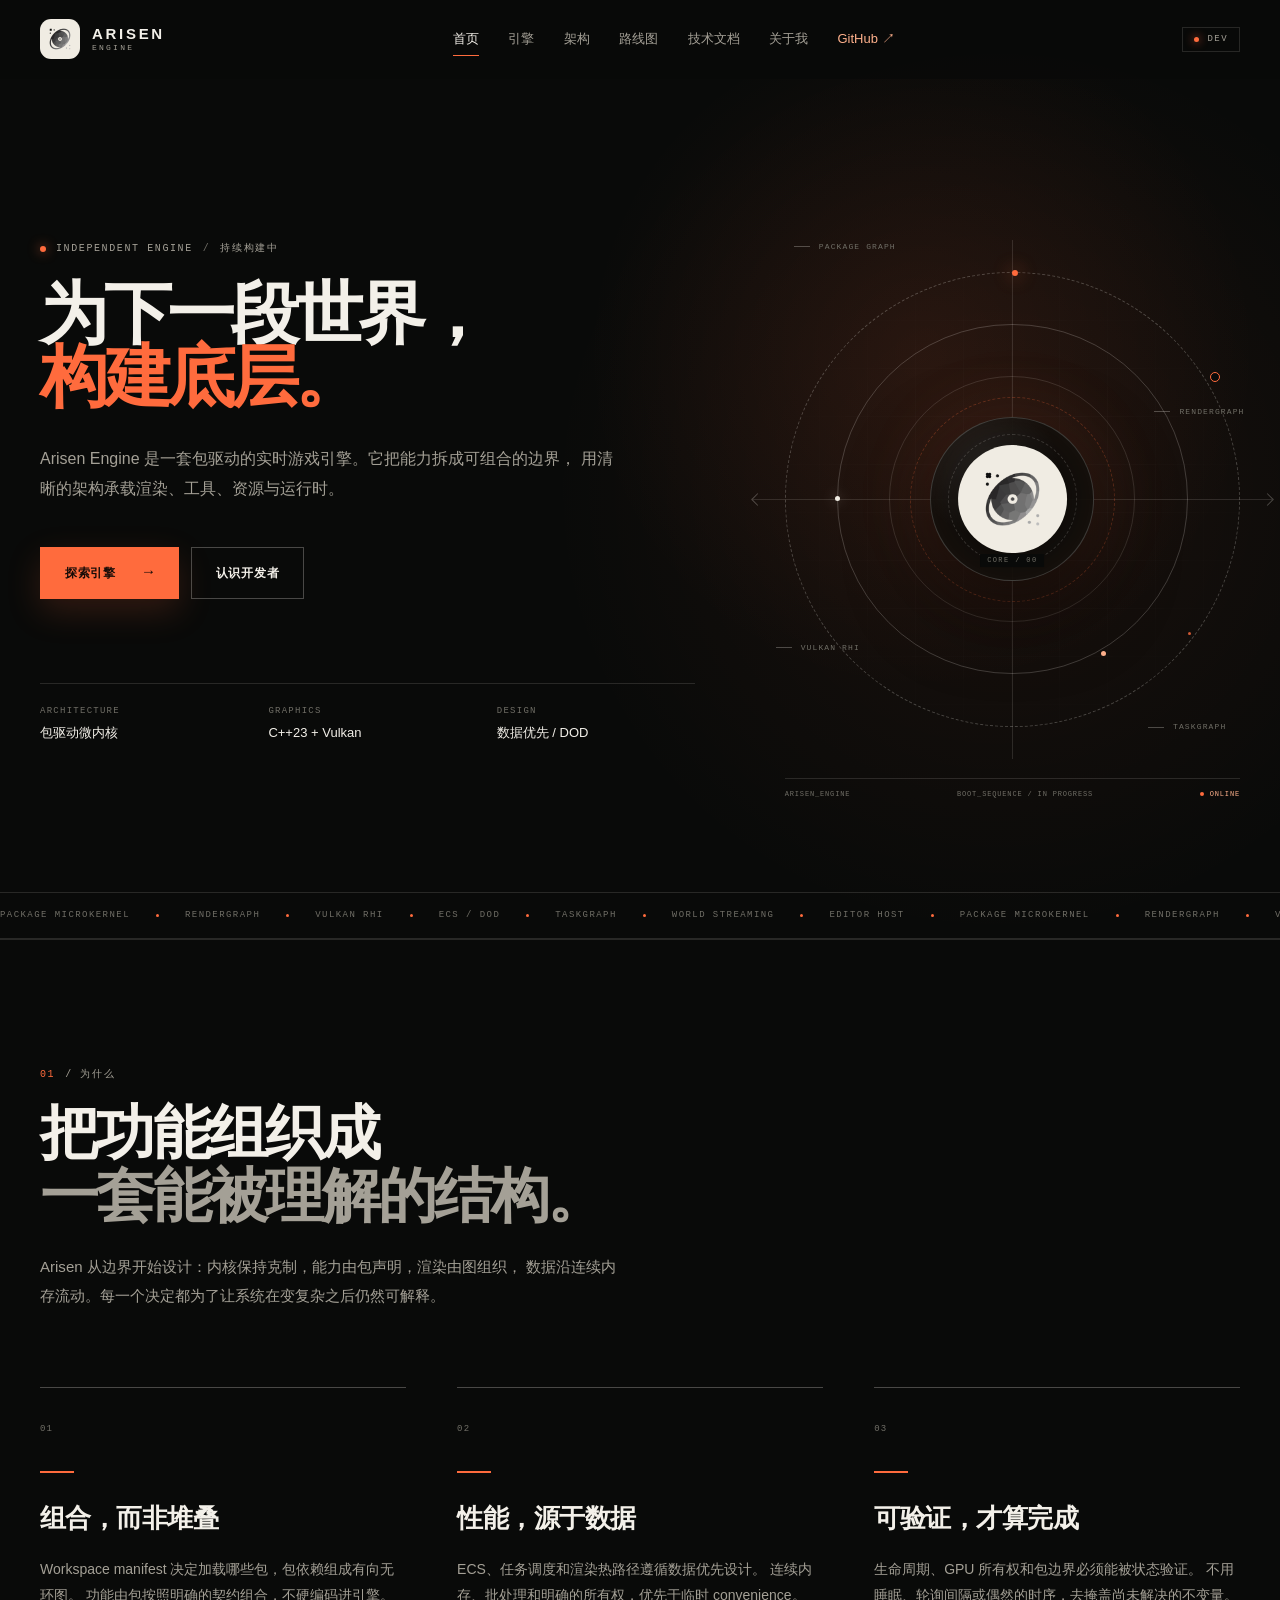
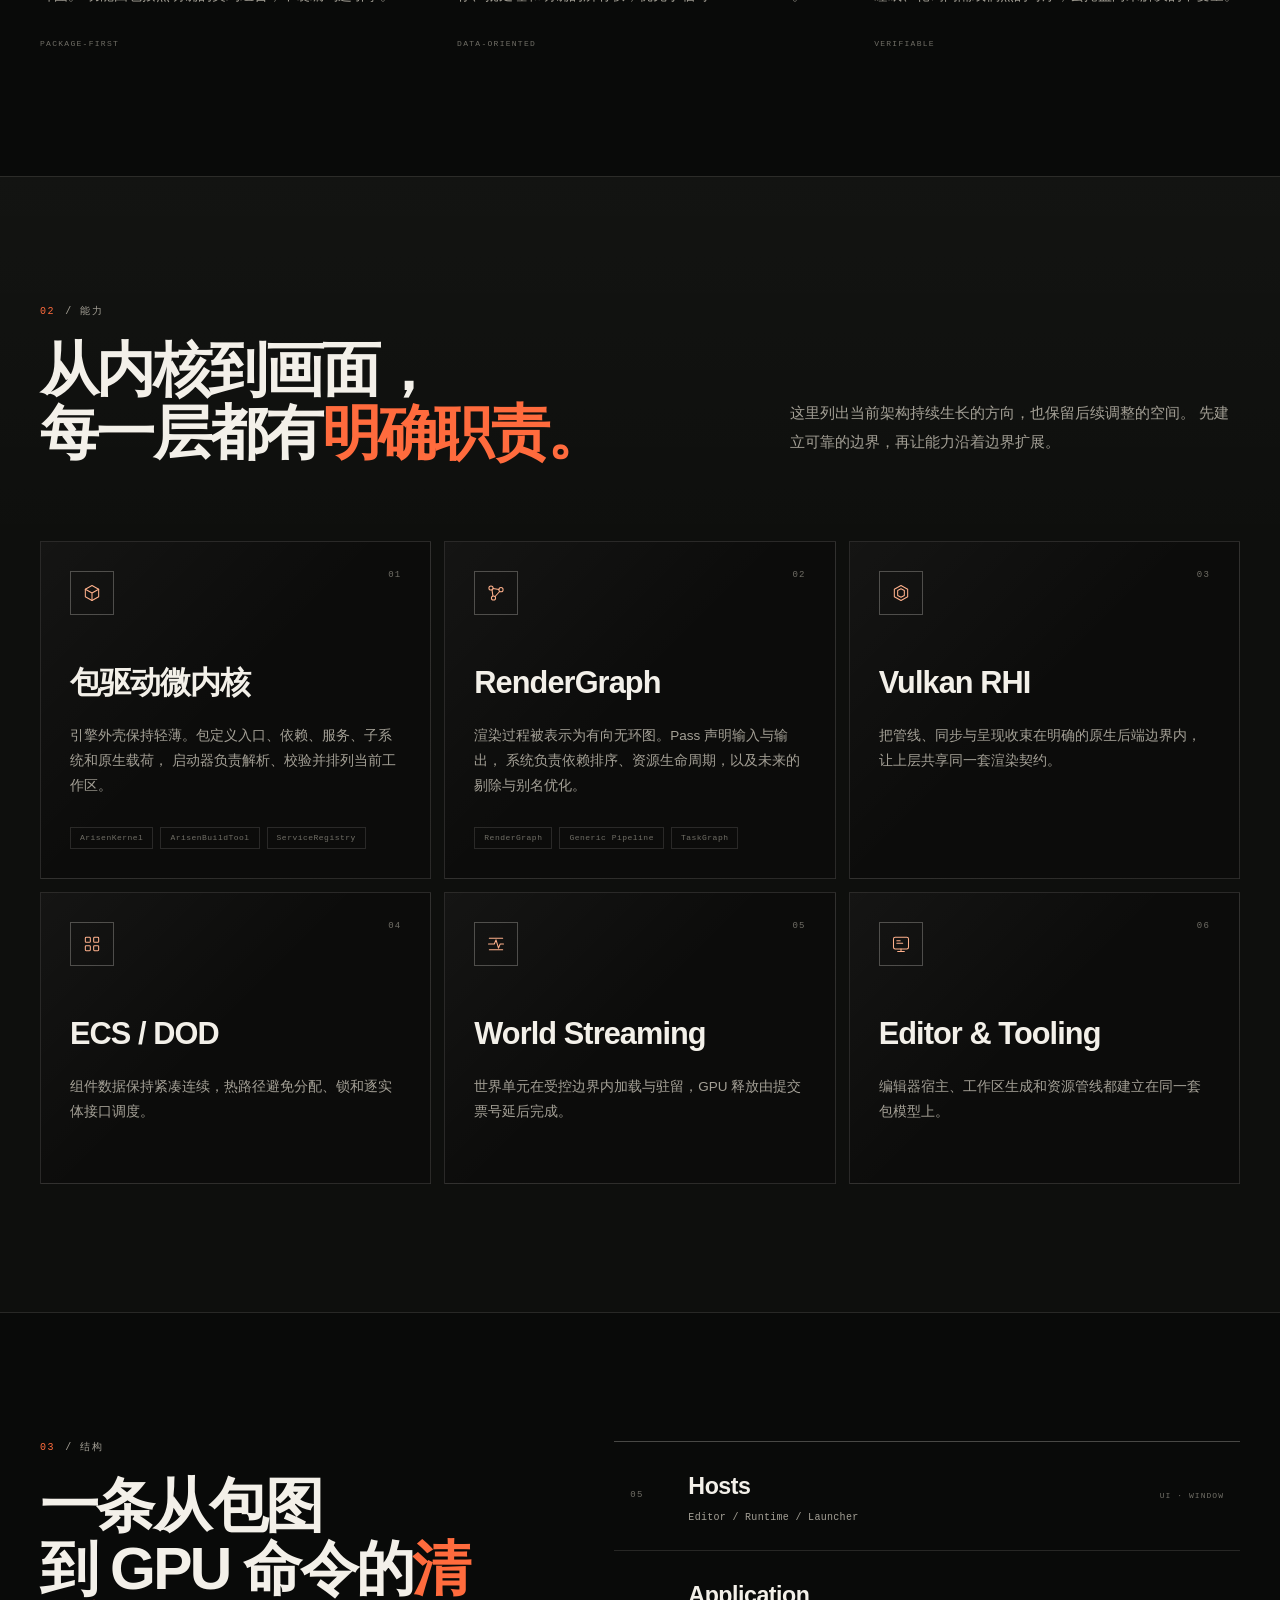
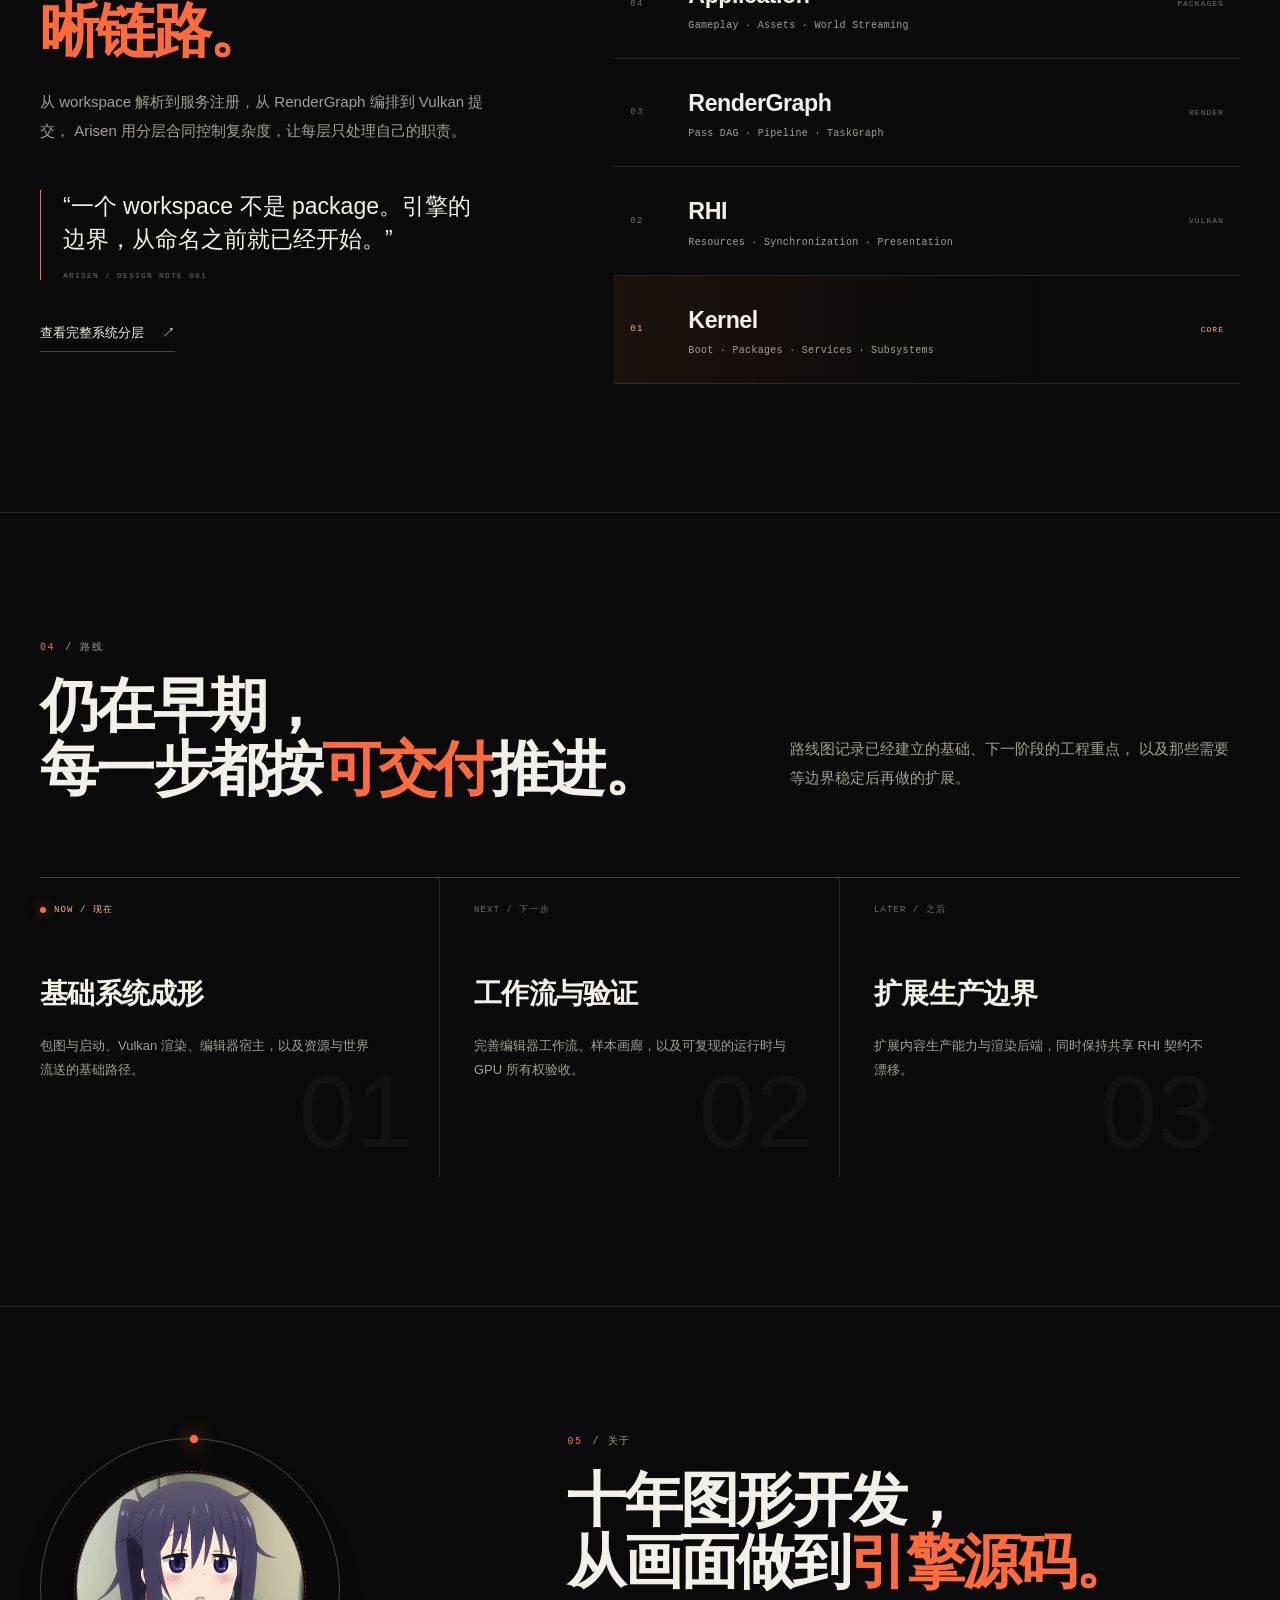
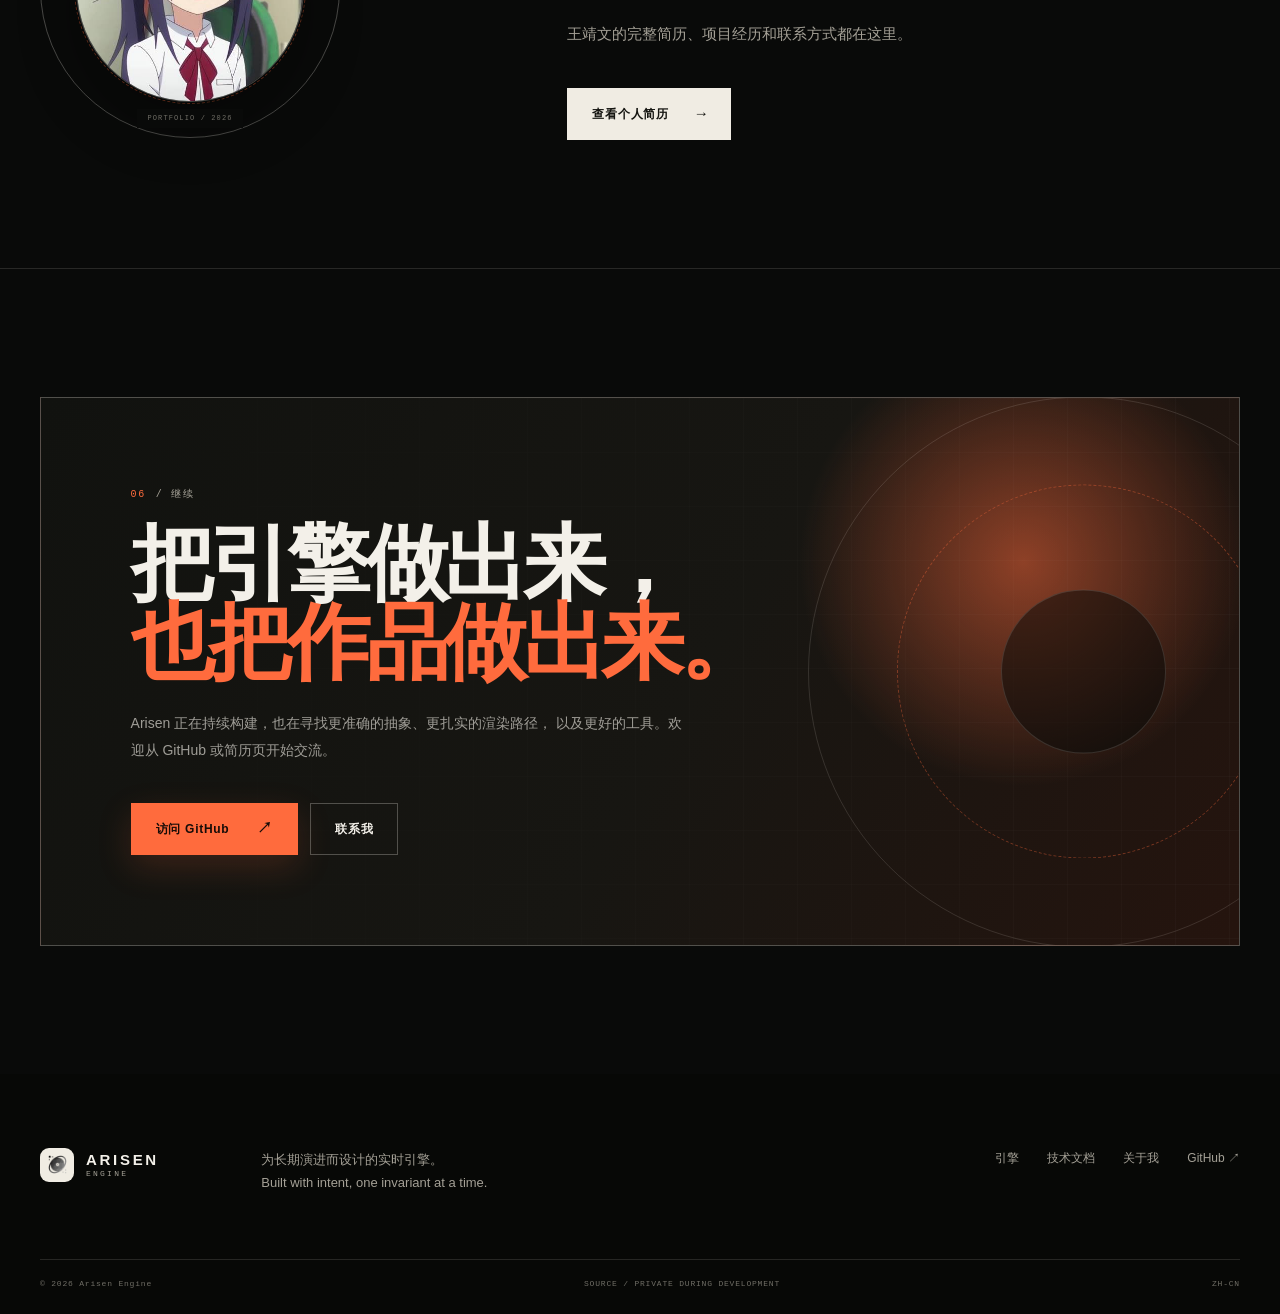
==== commit d8688adf: "feat(site): use cartoon avatar on profile thumbnails" ====
--- a/index.html
+++ b/index.html
@@ -394,8 +394,8 @@
 
     <section class="section section--about-teaser">
       <div class="shell about-teaser">
-        <div class="about-teaser-mark reveal" aria-hidden="true">
-          <span>王</span>
+        <div class="about-teaser-mark reveal">
+          <img src="assets/images/wang-jingwen-avatar.jpg" alt="王靖文的卡通头像" width="447" height="447" loading="lazy" decoding="async">
           <i>PORTFOLIO / 2026</i>
         </div>
         <div class="about-teaser-copy">
--- a/assets/css/site.css
+++ b/assets/css/site.css
@@ -1258,16 +1258,22 @@
   box-shadow: 0 0 18px var(--accent);
 }
 
-.about-teaser-mark span {
-  color: var(--text);
-  font-family: var(--font-display);
-  font-size: clamp(6rem, 12vw, 10rem);
-  font-weight: 600;
-  line-height: 1;
+.about-teaser-mark img {
+  display: block;
+  width: 76%;
+  height: auto;
+  aspect-ratio: 1;
+  object-fit: cover;
+  border-radius: 50%;
+  box-shadow:
+    0 0 0 1px var(--line-strong),
+    0 24px 60px rgba(0, 0, 0, 0.32);
+  filter: saturate(0.92) contrast(1.04);
 }
 
 .about-teaser-mark i {
   position: absolute;
+  z-index: 1;
   bottom: 3%;
   padding: 6px 10px;
   background: var(--ink);
@@ -2132,6 +2138,10 @@
   border-top: 1px solid var(--line-strong);
 }
 
+.timeline--evolution {
+  grid-template-columns: repeat(4, minmax(0, 1fr));
+}
+
 .timeline-item {
   position: relative;
   padding: 44px 38px 20px 0;
@@ -2221,6 +2231,38 @@
   letter-spacing: 0.06em;
 }
 
+@media (max-width: 1100px) and (min-width: 901px) {
+  .timeline--evolution {
+    grid-template-columns: repeat(2, minmax(0, 1fr));
+  }
+
+  .timeline--evolution .timeline-item,
+  .timeline--evolution .timeline-item + .timeline-item {
+    padding: 38px 30px 30px 0;
+    border-right: 1px solid var(--line);
+    border-bottom: 1px solid var(--line);
+  }
+
+  .timeline--evolution .timeline-item:nth-child(even) {
+    padding-left: 30px;
+    border-right: 0;
+  }
+
+  .timeline--evolution .timeline-item:nth-child(n + 3) {
+    border-bottom: 0;
+  }
+
+  .timeline--evolution .timeline-item .timeline-marker,
+  .timeline--evolution .timeline-item + .timeline-item .timeline-marker {
+    top: -6px;
+    left: 0;
+  }
+
+  .timeline--evolution .timeline-item:nth-child(even) .timeline-marker {
+    left: 30px;
+  }
+}
+
 .roadmap-footnote {
   margin-top: 34px;
   color: var(--text-faint);
@@ -2353,12 +2395,16 @@
   padding: 24px 0;
 }
 
-.resume-monogram span {
-  font-family: var(--font-display);
-  font-size: 10rem;
-  font-weight: 600;
-  letter-spacing: -0.08em;
-  line-height: 0.68;
+.resume-monogram img {
+  display: block;
+  width: 52%;
+  height: auto;
+  max-width: 190px;
+  aspect-ratio: 1;
+  object-fit: cover;
+  border-radius: 2px;
+  box-shadow: 0 0 0 1px rgba(243, 240, 233, 0.18);
+  filter: saturate(0.92) contrast(1.04);
 }
 
 .resume-monogram i {
@@ -2452,6 +2498,49 @@
 
 .contact-list a:hover {
   color: var(--accent-deep);
+}
+
+.wechat-card {
+  display: grid;
+  grid-template-columns: 132px minmax(0, 1fr);
+  align-items: center;
+  gap: 14px;
+  margin-top: 20px;
+  padding: 12px;
+  border: 1px solid var(--paper-line);
+  background: rgba(255, 255, 255, 0.36);
+  transition:
+    border-color 160ms ease,
+    background 160ms ease;
+}
+
+.wechat-card:hover {
+  border-color: var(--paper-line-strong);
+  background: rgba(255, 255, 255, 0.62);
+}
+
+.wechat-card img {
+  width: 132px;
+  height: 132px;
+  background: #fff;
+  image-rendering: auto;
+}
+
+.wechat-card span {
+  display: flex;
+  flex-direction: column;
+  gap: 7px;
+}
+
+.wechat-card strong {
+  color: var(--paper-ink);
+  font: 600 8px/1.4 var(--font-mono);
+  letter-spacing: 0.12em;
+}
+
+.wechat-card small {
+  color: var(--paper-muted);
+  font-size: 12px;
 }
 
 .focus-list {
@@ -2585,11 +2674,16 @@
   font: 500 8px/1 var(--font-mono);
 }
 
-.profile-highlights strong {
+.profile-highlights > div > strong {
   display: block;
   margin-top: 25px;
   font-family: var(--font-display);
   font-size: 1.15rem;
+  font-weight: 600;
+}
+
+.profile-highlights p strong {
+  color: var(--paper-ink);
   font-weight: 600;
 }
 
@@ -2672,6 +2766,15 @@
   color: var(--paper-muted);
   font-size: 12.5px;
   line-height: 1.8;
+}
+
+.resume-intro strong,
+.profile-copy strong,
+.experience-head p strong,
+.experience-list p strong,
+.experience-summary strong {
+  color: var(--paper-ink);
+  font-weight: 600;
 }
 
 .early-history {
@@ -3781,8 +3884,8 @@
     min-height: 160px;
   }
 
-  .resume-monogram span {
-    font-size: 8rem;
+  .resume-monogram img {
+    width: 54%;
   }
 
   .resume-sidebar {
@@ -3898,6 +4001,45 @@
   @page {
     size: A4;
     margin: 10mm 12mm;
+
+    @top-left {
+      color: #666;
+      content: "王靖文  ·  实时渲染 / 引擎架构";
+      font-family: "Microsoft YaHei", "PingFang SC", sans-serif;
+      font-size: 7pt;
+    }
+
+    @top-right {
+      color: #888;
+      content: "JINGWEN WANG  /  RESUME 2026";
+      font-family: "Cascadia Code", Consolas, monospace;
+      font-size: 6.5pt;
+      letter-spacing: 0.08em;
+    }
+
+    @bottom-left {
+      color: #888;
+      content: "DreameatingCat@gmail.com";
+      font-family: "Cascadia Code", Consolas, monospace;
+      font-size: 6.5pt;
+    }
+
+    @bottom-right {
+      color: #888;
+      content: "PAGE " counter(page) " / " counter(pages);
+      font-family: "Cascadia Code", Consolas, monospace;
+      font-size: 6.5pt;
+    }
+  }
+
+  @page:first {
+    @top-left {
+      content: "";
+    }
+
+    @top-right {
+      content: "";
+    }
   }
 
   *,
@@ -3998,6 +4140,41 @@
     display: block;
     margin-top: 1pt;
     font-size: 7.5pt;
+    text-decoration: underline;
+    text-decoration-color: #aaa;
+    text-underline-offset: 2pt;
+  }
+
+  .wechat-card {
+    display: grid;
+    grid-template-columns: 18mm minmax(0, 1fr);
+    gap: 4mm;
+    margin-top: 8pt;
+    padding: 0;
+    border: 0;
+    background: transparent;
+  }
+
+  .wechat-card:hover {
+    background: transparent;
+  }
+
+  .wechat-card img {
+    width: 18mm;
+    height: 18mm;
+    border: 1px solid #ccc;
+  }
+
+  .wechat-card span {
+    gap: 2pt;
+  }
+
+  .wechat-card strong {
+    font-size: 6pt;
+  }
+
+  .wechat-card small {
+    font-size: 7pt;
   }
 
   .focus-list {
@@ -4064,9 +4241,14 @@
     padding: 6pt;
   }
 
-  .profile-highlights strong {
+  .profile-highlights > div > strong {
     margin-top: 6pt;
     font-size: 9pt;
+  }
+
+  .profile-highlights p strong {
+    color: #111 !important;
+    font-weight: 700;
   }
 
   .profile-highlights p {
@@ -4205,4 +4387,206 @@
   a {
     text-decoration: none;
   }
-}
+
+  /* PDF reading hierarchy */
+  html,
+  body {
+    line-height: 1.45;
+  }
+
+  .resume-intro strong,
+  .profile-copy strong,
+  .experience-summary strong,
+  .experience-list p strong,
+  .project-feature strong {
+    color: #111 !important;
+    font-weight: 700;
+  }
+
+  .resume-sidebar {
+    grid-template-columns: minmax(0, 0.82fr) minmax(0, 1.18fr);
+    gap: 0;
+    padding: 0;
+    margin-bottom: 11pt;
+    border: 1px solid #d6d2c8;
+    background: #f7f5ef !important;
+  }
+
+  .resume-sidebar > .resume-side-section {
+    padding: 8pt 10pt;
+    border-top: 0;
+  }
+
+  .resume-sidebar > .resume-side-section:nth-child(2) {
+    display: none !important;
+  }
+
+  .resume-sidebar > .resume-side-section:nth-child(3) {
+    border-left: 1px solid #d6d2c8;
+    background: #fbfaf6 !important;
+  }
+
+  .resume-label {
+    color: #6f6b62 !important;
+    font-weight: 700;
+  }
+
+  .contact-list {
+    margin-top: 4pt;
+  }
+
+  .contact-list li {
+    padding: 3pt 0;
+  }
+
+  .contact-list a {
+    margin-top: 1pt;
+    color: #222 !important;
+    font-size: 7.4pt;
+    text-decoration: none;
+  }
+
+  .wechat-card {
+    grid-template-columns: 16mm minmax(0, 1fr);
+    gap: 3mm;
+    margin-top: 7pt;
+  }
+
+  .wechat-card img {
+    width: 16mm;
+    height: 16mm;
+  }
+
+  .wechat-card strong {
+    font-size: 6pt;
+  }
+
+  .wechat-card small {
+    color: #555 !important;
+    font-size: 7pt;
+  }
+
+  .skill-list {
+    column-gap: 9pt;
+    margin-top: 4pt;
+  }
+
+  .skill-list div {
+    padding: 3pt 0;
+    border-top: 1px solid #e2ded4;
+  }
+
+  .skill-list dt {
+    color: #777 !important;
+    font-size: 6.2pt;
+    font-weight: 700;
+  }
+
+  .skill-list dd {
+    color: #222 !important;
+    font-size: 7.1pt;
+    line-height: 1.45;
+  }
+
+  .resume-section-head {
+    padding: 5pt 7pt;
+    border: 0 !important;
+    border-left: 2.4pt solid #111 !important;
+    border-bottom: 1px solid #c9c4b9 !important;
+    background: #f2f0e9 !important;
+  }
+
+  .resume-section-head > span {
+    color: #7b776d !important;
+  }
+
+  .resume-section-head h2 {
+    font-size: 14.5pt;
+  }
+
+  .resume-section-head i {
+    color: #858177 !important;
+  }
+
+  .profile-highlights {
+    margin-top: 8pt;
+    border-color: #d6d2c8 !important;
+    background: #e9e5db !important;
+  }
+
+  .profile-highlights > div {
+    padding: 7pt;
+    background: #fbfaf6 !important;
+  }
+
+  .profile-highlights p {
+    line-height: 1.55;
+  }
+
+  .experience-item + .experience-item {
+    border-top-color: #cfcabf !important;
+  }
+
+  .experience-head h3 {
+    font-size: 11pt;
+  }
+
+  .experience-head p {
+    color: #444 !important;
+    font-size: 7.7pt;
+    line-height: 1.5;
+  }
+
+  .experience-head p strong {
+    color: #111 !important;
+    font-weight: 700;
+  }
+
+  .experience-time {
+    color: #666 !important;
+  }
+
+  .experience-list {
+    margin-top: 6pt;
+  }
+
+  .experience-list li {
+    grid-template-columns: 8pt minmax(0, 1fr);
+    gap: 5pt;
+    padding: 4pt 0;
+    border-bottom-color: #e0dcd3 !important;
+  }
+
+  .experience-list li > span {
+    align-self: start;
+    color: #111 !important;
+    font-size: 0;
+    line-height: 1;
+  }
+
+  .experience-list li > span::before {
+    display: block;
+    color: #111;
+    content: "•";
+    font-family: var(--font-sans);
+    font-size: 9.5pt;
+    font-weight: 700;
+    line-height: 1.35;
+  }
+
+  .experience-list p {
+    color: #333 !important;
+    font-size: 8pt;
+    line-height: 1.55;
+  }
+
+  .project-feature-head p {
+    color: #555 !important;
+    font-size: 7.2pt;
+  }
+
+  .project-links a {
+    border-bottom-color: #aaa !important;
+    color: #333 !important;
+  }
+}
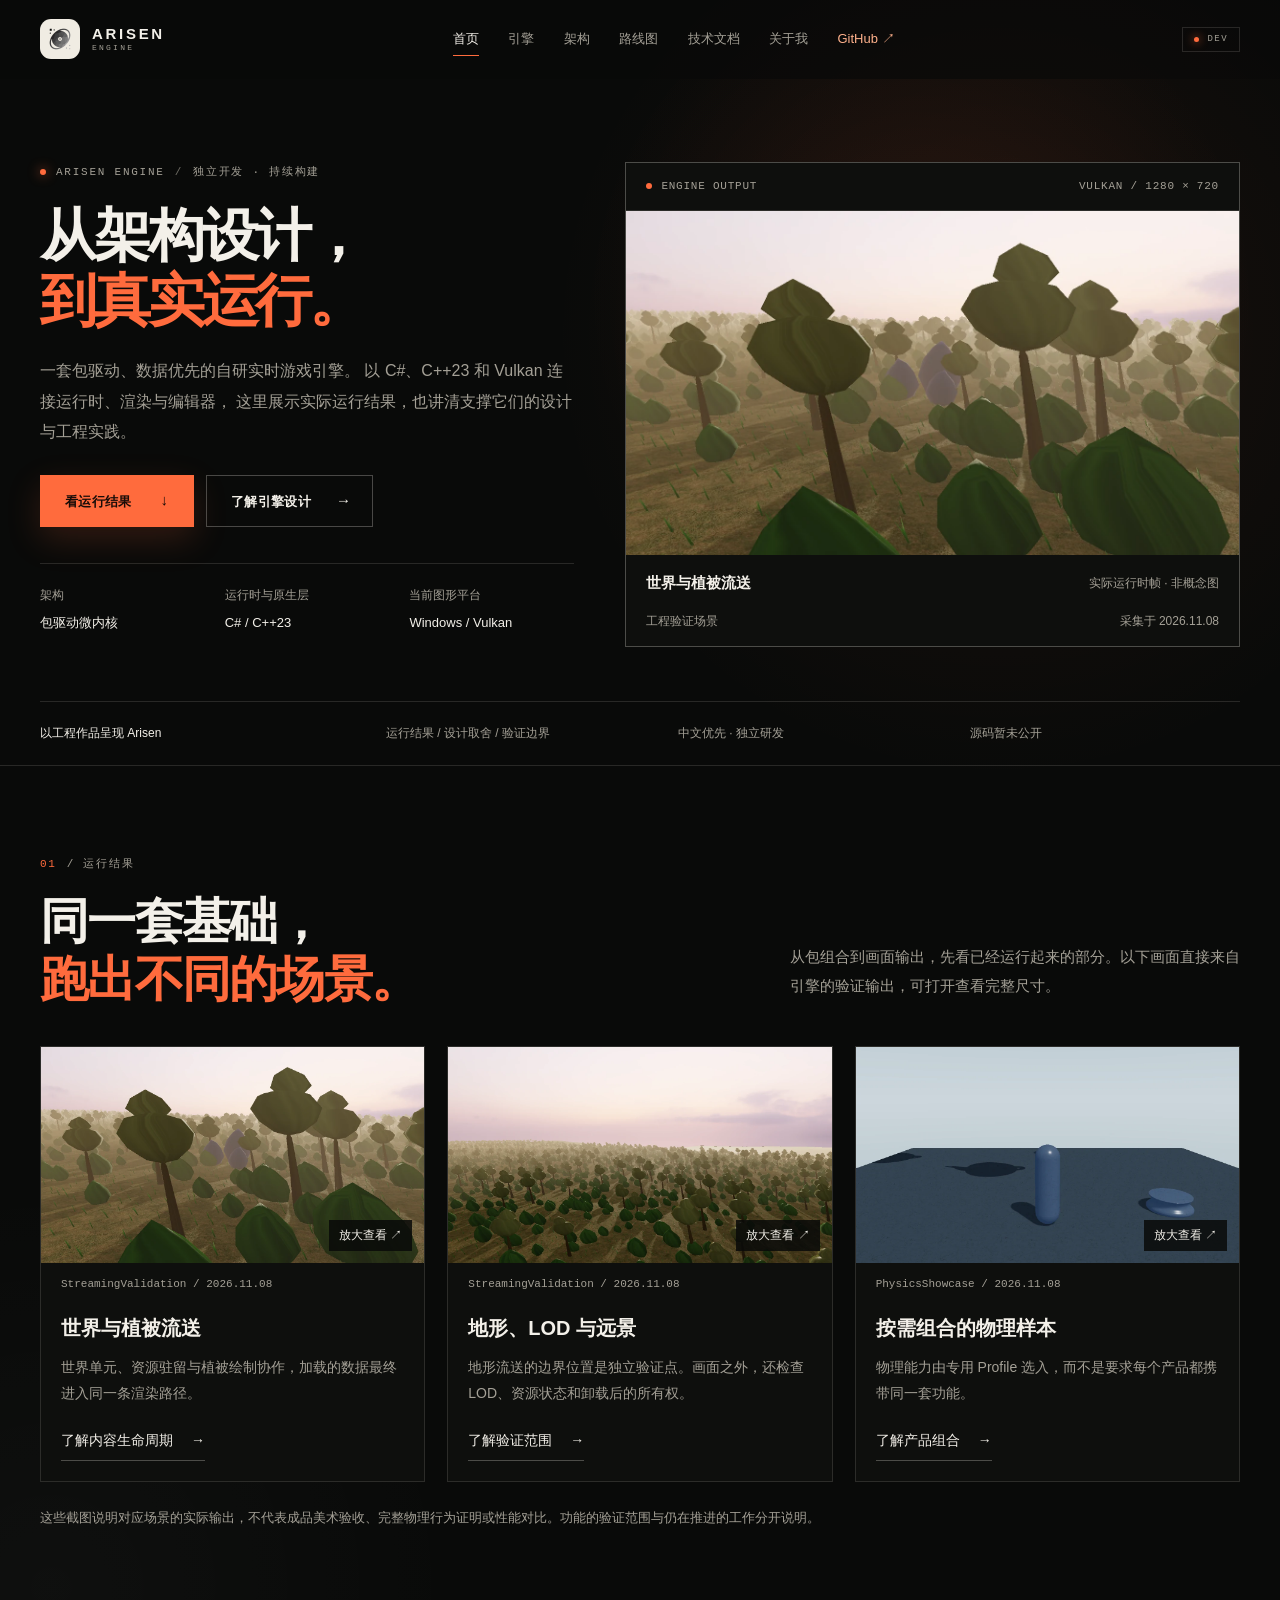
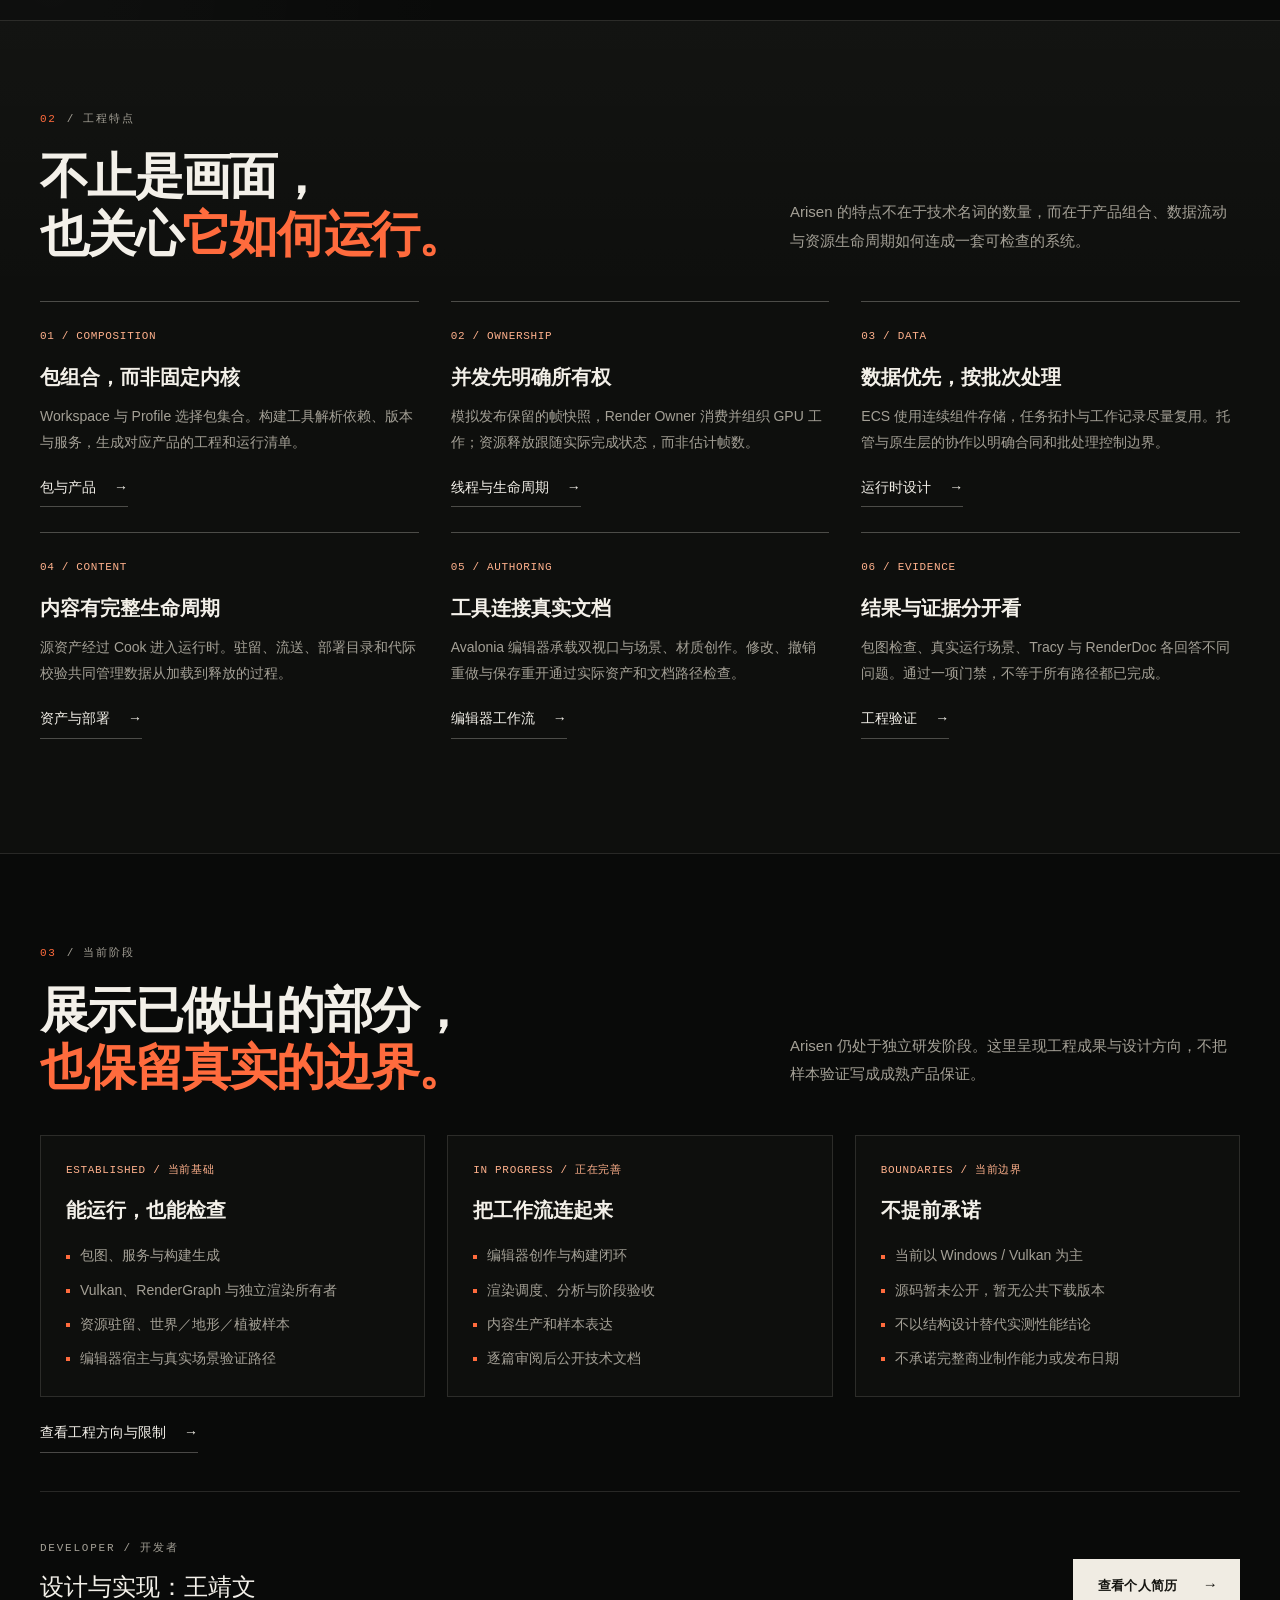
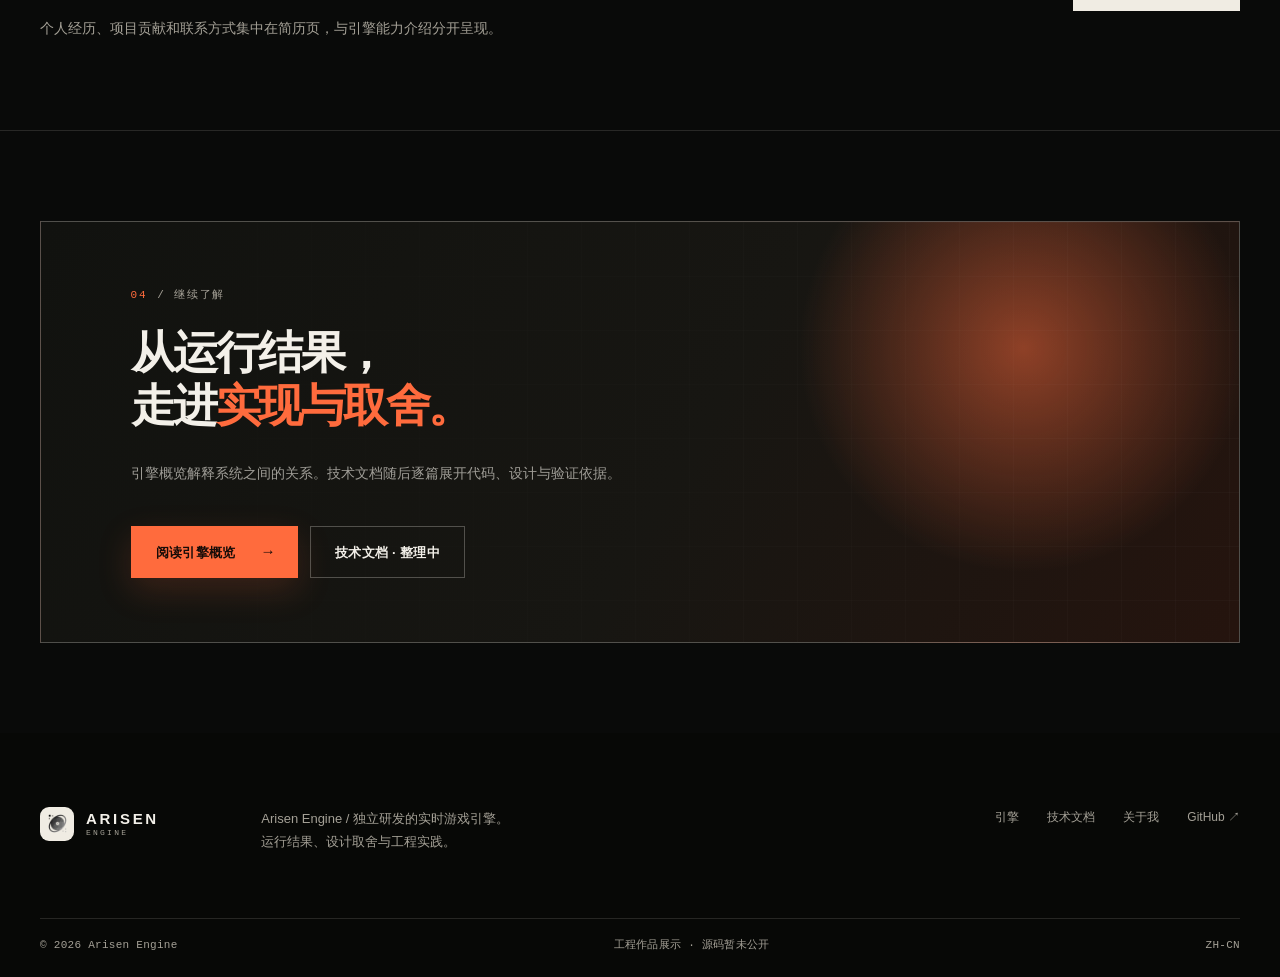
==== commit 18fb5341: "feat(site): showcase runtime work and clarify engine architecture" ====
--- a/index.html
+++ b/index.html
@@ -5,20 +5,21 @@
   <meta name="viewport" content="width=device-width, initial-scale=1">
   <meta name="color-scheme" content="dark">
   <meta name="theme-color" content="#0a0a09">
-  <title>Arisen Engine — 为下一段世界，构建底层</title>
-  <meta name="description" content="Arisen Engine 是一套包驱动、数据优先的实时游戏引擎，聚焦 Vulkan、RenderGraph、ECS 与可验证的运行时架构。">
+  <title>Arisen Engine — 自研实时引擎与工程实践</title>
+  <meta name="description" content="Arisen Engine 的工程作品展示：真实运行画面、包驱动微内核、数据优先运行时、Vulkan 渲染、编辑器与验证边界。">
   <meta name="author" content="王靖文">
   <link rel="canonical" href="https://arisenengine.github.io/">
   <meta property="og:type" content="website">
   <meta property="og:locale" content="zh_CN">
-  <meta property="og:title" content="Arisen Engine — 为下一段世界，构建底层">
-  <meta property="og:description" content="包驱动微内核、Vulkan RHI、RenderGraph 与数据优先的实时运行时。">
+  <meta property="og:title" content="Arisen Engine — 自研实时引擎与工程实践">
+  <meta property="og:description" content="Arisen Engine 的工程作品展示：真实运行画面、包驱动微内核、数据优先运行时、Vulkan 渲染、编辑器与验证边界。">
   <meta property="og:url" content="https://arisenengine.github.io/">
   <meta property="og:image" content="https://arisenengine.github.io/assets/images/og-cover.png">
   <meta property="og:image:alt" content="Arisen Engine — 为下一段世界，构建底层">
   <meta name="twitter:card" content="summary_large_image">
   <link rel="icon" type="image/png" href="assets/images/arisen-mark.png">
   <link rel="stylesheet" href="assets/css/site.css">
+  <link rel="stylesheet" href="assets/css/portfolio.css">
   <script src="assets/js/site.js" defer></script>
 </head>
 <body class="page-home">
@@ -55,377 +56,202 @@
   </header>
 
   <main id="main">
-    <section class="hero" data-glow>
+    <section class="hero">
       <div class="shell hero-grid">
         <div class="hero-copy">
-          <p class="eyebrow reveal">
+          <p class="eyebrow">
             <span class="status-dot" aria-hidden="true"></span>
-            INDEPENDENT ENGINE <span class="eyebrow-sep">/</span> 持续构建中
+            ARISEN ENGINE <span class="eyebrow-sep">/</span> 独立开发 · 持续构建
           </p>
-          <h1 class="reveal"><span class="hero-title-line">为下一段世界，</span><br><span class="accent-text">构建底层。</span></h1>
-          <p class="hero-lede reveal">
-            Arisen Engine 是一套包驱动的实时游戏引擎。它把能力拆成可组合的边界，
-            用清晰的架构承载渲染、工具、资源与运行时。
+          <h1>从架构设计，<br><span class="accent-text">到真实运行。</span></h1>
+          <p class="hero-lede">
+            一套包驱动、数据优先的自研实时游戏引擎。
+            以 C#、C++23 和 Vulkan 连接运行时、渲染与编辑器，
+            这里展示实际运行结果，也讲清支撑它们的设计与工程实践。
           </p>
-
-          <div class="hero-actions reveal">
-            <a class="button button--primary" href="engine.html">
-              探索引擎 <span class="button-arrow" aria-hidden="true">→</span>
-            </a>
-            <a class="button button--ghost" href="about.html">认识开发者</a>
-          </div>
-
-          <dl class="hero-specs reveal">
-            <div>
-              <dt>ARCHITECTURE</dt>
-              <dd>包驱动微内核</dd>
-            </div>
-            <div>
-              <dt>GRAPHICS</dt>
-              <dd>C++23 + Vulkan</dd>
-            </div>
-            <div>
-              <dt>DESIGN</dt>
-              <dd>数据优先 / DOD</dd>
-            </div>
+          <div class="hero-actions">
+            <a class="button button--primary" href="#showcase">看运行结果 <span class="button-arrow" aria-hidden="true">↓</span></a>
+            <a class="button button--ghost" href="engine.html">了解引擎设计 <span class="button-arrow" aria-hidden="true">→</span></a>
+          </div>
+          <dl class="hero-specs">
+            <div><dt>架构</dt><dd>包驱动微内核</dd></div>
+            <div><dt>运行时与原生层</dt><dd>C# / C++23</dd></div>
+            <div><dt>当前图形平台</dt><dd>Windows / Vulkan</dd></div>
           </dl>
         </div>
-
-        <div class="hero-visual reveal" aria-hidden="true">
-          <div class="visual-grid"></div>
-          <span class="visual-label visual-label--a">PACKAGE GRAPH</span>
-          <span class="visual-label visual-label--b">RENDERGRAPH</span>
-          <span class="visual-label visual-label--c">VULKAN RHI</span>
-          <span class="visual-label visual-label--d">TASKGRAPH</span>
-
-          <div class="orbit-system">
-            <div class="orbit-glow"></div>
-            <div class="orbit-cross orbit-cross--x"></div>
-            <div class="orbit-cross orbit-cross--y"></div>
-            <div class="orbit-ring orbit-ring--outer">
-              <span class="orbit-node"></span>
-            </div>
-            <div class="orbit-ring orbit-ring--mid">
-              <span class="orbit-node orbit-node--small"></span>
-            </div>
-            <div class="orbit-ring orbit-ring--inner"></div>
-            <div class="engine-core">
-              <span class="engine-core-rim"></span>
-              <span class="engine-core-mark">
-                <img src="assets/images/arisen-mark.png" alt="" width="96" height="96">
-              </span>
-              <span class="engine-core-label">CORE / 00</span>
-            </div>
-          </div>
-
-          <div class="visual-readout">
-            <span>ARISEN_ENGINE</span>
-            <span>BOOT_SEQUENCE / IN PROGRESS</span>
-            <span class="readout-signal"><i></i> ONLINE</span>
-          </div>
-        </div>
-      </div>
-
-      <div class="tech-ticker" aria-hidden="true">
-        <div class="tech-ticker-track">
-          <span>PACKAGE MICROKERNEL</span><i></i>
-          <span>RENDERGRAPH</span><i></i>
-          <span>VULKAN RHI</span><i></i>
-          <span>ECS / DOD</span><i></i>
-          <span>TASKGRAPH</span><i></i>
-          <span>WORLD STREAMING</span><i></i>
-          <span>EDITOR HOST</span><i></i>
-          <span>PACKAGE MICROKERNEL</span><i></i>
-          <span>RENDERGRAPH</span><i></i>
-          <span>VULKAN RHI</span><i></i>
-          <span>ECS / DOD</span><i></i>
-          <span>TASKGRAPH</span><i></i>
-          <span>WORLD STREAMING</span><i></i>
-          <span>EDITOR HOST</span><i></i>
-        </div>
-      </div>
-    </section>
-
-    <section class="section section--manifesto">
-      <div class="shell">
-        <div class="section-heading">
-          <p class="section-kicker reveal"><span>01</span> / 为什么</p>
-          <h2 class="reveal">把功能组织成<br><span class="muted-text">一套能被理解的结构。</span></h2>
-          <p class="section-intro reveal">
-            Arisen 从边界开始设计：内核保持克制，能力由包声明，渲染由图组织，
-            数据沿连续内存流动。每一个决定都为了让系统在变复杂之后仍然可解释。
-          </p>
-        </div>
-
-        <div class="principle-grid">
-          <article class="principle-card reveal">
-            <span class="card-index">01</span>
-            <div class="principle-rule"></div>
-            <h3>组合，而非堆叠</h3>
-            <p>
-              Workspace manifest 决定加载哪些包，包依赖组成有向无环图。
-              功能由包按照明确的契约组合，不硬编码进引擎。
-            </p>
-            <span class="card-foot">PACKAGE-FIRST</span>
-          </article>
-
-          <article class="principle-card reveal">
-            <span class="card-index">02</span>
-            <div class="principle-rule"></div>
-            <h3>性能，源于数据</h3>
-            <p>
-              ECS、任务调度和渲染热路径遵循数据优先设计。
-              连续内存、批处理和明确的所有权，优先于临时 convenience。
-            </p>
-            <span class="card-foot">DATA-ORIENTED</span>
-          </article>
-
-          <article class="principle-card reveal">
-            <span class="card-index">03</span>
-            <div class="principle-rule"></div>
-            <h3>可验证，才算完成</h3>
-            <p>
-              生命周期、GPU 所有权和包边界必须能被状态验证。
-              不用睡眠、轮询间隔或偶然的时序，去掩盖尚未解决的不变量。
-            </p>
-            <span class="card-foot">VERIFIABLE</span>
-          </article>
-        </div>
-      </div>
-    </section>
-
-    <section class="section section--capabilities" id="capabilities">
+        <figure class="hero-capture">
+          <div class="capture-bar">
+            <span><i aria-hidden="true"></i> ENGINE OUTPUT</span>
+            <span>VULKAN / 1280 × 720</span>
+          </div>
+          <a class="capture-image" href="assets/images/showcase-world.webp" target="_blank" rel="noreferrer" aria-label="打开世界流送验证场景的完整运行画面">
+            <img src="assets/images/showcase-world.webp" alt="Arisen 运行时渲染的世界流送验证场景：地形上的低多边形树木、植被与远处天空。" width="1280" height="720" fetchpriority="high" decoding="async">
+          </a>
+          <figcaption>
+            <div class="capture-caption"><strong>世界与植被流送</strong><span>实际运行时帧 · 非概念图</span></div>
+            <div class="capture-note"><span>工程验证场景</span><time datetime="2026-11-08">采集于 2026.11.08</time></div>
+          </figcaption>
+        </figure>
+      </div>
+      <div class="shell project-strip" aria-label="项目当前范围">
+        <strong>以工程作品呈现 Arisen</strong>
+        <span>运行结果 / 设计取舍 / 验证边界</span>
+        <span>中文优先 · 独立研发</span>
+        <span>源码暂未公开</span>
+      </div>
+    </section>
+
+    <section class="section" id="showcase">
       <div class="shell">
         <div class="section-heading section-heading--split">
           <div>
-            <p class="section-kicker reveal"><span>02</span> / 能力</p>
-            <h2 class="reveal">从内核到画面，<br>每一层都有<span class="accent-text">明确职责。</span></h2>
-          </div>
-          <p class="section-intro reveal">
-            这里列出当前架构持续生长的方向，也保留后续调整的空间。
-            先建立可靠的边界，再让能力沿着边界扩展。
-          </p>
-        </div>
-
-        <div class="capability-grid">
-          <article class="capability-card capability-card--wide reveal">
-            <div class="capability-top">
-              <span class="capability-icon" aria-hidden="true">
-                <svg viewBox="0 0 24 24" fill="none"><path d="M4 7.5 12 3l8 4.5v9L12 21l-8-4.5v-9Z"/><path d="m4 7.5 8 4.5 8-4.5M12 12v9"/></svg>
-              </span>
-              <span class="capability-number">01</span>
+            <p class="section-kicker"><span>01</span> / 运行结果</p>
+            <h2>同一套基础，<br><span class="accent-text">跑出不同的场景。</span></h2>
+          </div>
+          <p class="section-intro">从包组合到画面输出，先看已经运行起来的部分。以下画面直接来自引擎的验证输出，可打开查看完整尺寸。</p>
+        </div>
+        <div class="showcase-grid">
+          <article class="showcase-card">
+            <figure>
+              <a class="capture-image" href="assets/images/showcase-world.webp" target="_blank" rel="noreferrer" aria-label="放大查看世界与植被流送运行画面">
+                <img src="assets/images/showcase-world.webp" alt="世界单元加载后，树木与植被在地形中呈现的实际运行画面。" width="1280" height="720" loading="lazy" decoding="async">
+              </a>
+              <figcaption>StreamingValidation / <time datetime="2026-11-08">2026.11.08</time></figcaption>
+            </figure>
+            <div class="showcase-copy">
+              <h3>世界与植被流送</h3>
+              <p>世界单元、资源驻留与植被绘制协作，加载的数据最终进入同一条渲染路径。</p>
+              <a class="text-link" href="engine.html#assets">了解内容生命周期 <span aria-hidden="true">→</span></a>
             </div>
-            <h3>包驱动微内核</h3>
-            <p>
-              引擎外壳保持轻薄。包定义入口、依赖、服务、子系统和原生载荷，
-              启动器负责解析、校验并排列当前工作区。
-            </p>
-            <div class="chip-row" aria-label="相关包">
-              <span class="chip">ArisenKernel</span>
-              <span class="chip">ArisenBuildTool</span>
-              <span class="chip">ServiceRegistry</span>
+          </article>
+          <article class="showcase-card">
+            <figure>
+              <a class="capture-image" href="assets/images/showcase-terrain.webp" target="_blank" rel="noreferrer" aria-label="放大查看地形与植被验证画面">
+                <img src="assets/images/showcase-terrain.webp" alt="地形边界与混合 LOD 验证位置的实际画面，树木和地表延伸到远处。" width="1280" height="720" loading="lazy" decoding="async">
+              </a>
+              <figcaption>StreamingValidation / <time datetime="2026-11-08">2026.11.08</time></figcaption>
+            </figure>
+            <div class="showcase-copy">
+              <h3>地形、LOD 与远景</h3>
+              <p>地形流送的边界位置是独立验证点。画面之外，还检查 LOD、资源状态和卸载后的所有权。</p>
+              <a class="text-link" href="engine.html#validation">了解验证范围 <span aria-hidden="true">→</span></a>
             </div>
           </article>
-
-          <article class="capability-card capability-card--wide reveal">
-            <div class="capability-top">
-              <span class="capability-icon" aria-hidden="true">
-                <svg viewBox="0 0 24 24" fill="none"><circle cx="6" cy="6" r="2.5"/><circle cx="18" cy="8" r="2.5"/><circle cx="9" cy="18" r="2.5"/><path d="M8.5 6.5 15.5 7.7M7.2 8.2l1.1 7.2M16.4 10.2l-5.5 6"/></svg>
-              </span>
-              <span class="capability-number">02</span>
+          <article class="showcase-card">
+            <figure>
+              <a class="capture-image" href="assets/images/showcase-physics.webp" target="_blank" rel="noreferrer" aria-label="放大查看物理能力样本运行画面">
+                <img src="assets/images/showcase-physics.webp" alt="物理能力样本中，胶囊体与基础几何体在平面上的实际渲染和阴影。" width="1280" height="720" loading="lazy" decoding="async">
+              </a>
+              <figcaption>PhysicsShowcase / <time datetime="2026-11-08">2026.11.08</time></figcaption>
+            </figure>
+            <div class="showcase-copy">
+              <h3>按需组合的物理样本</h3>
+              <p>物理能力由专用 Profile 选入，而不是要求每个产品都携带同一套功能。</p>
+              <a class="text-link" href="engine.html#architecture">了解产品组合 <span aria-hidden="true">→</span></a>
             </div>
-            <h3>RenderGraph</h3>
-            <p>
-              渲染过程被表示为有向无环图。Pass 声明输入与输出，
-              系统负责依赖排序、资源生命周期，以及未来的剔除与别名优化。
-            </p>
-            <div class="chip-row" aria-label="相关包">
-              <span class="chip">RenderGraph</span>
-              <span class="chip">Generic Pipeline</span>
-              <span class="chip">TaskGraph</span>
-            </div>
-          </article>
-
-          <article class="capability-card reveal">
-            <div class="capability-top">
-              <span class="capability-icon" aria-hidden="true">
-                <svg viewBox="0 0 24 24" fill="none"><path d="m12 3 8 4.5v9L12 21l-8-4.5v-9L12 3Z"/><path d="m8 9 4-2 4 2v6l-4 2-4-2V9Z"/></svg>
-              </span>
-              <span class="capability-number">03</span>
-            </div>
-            <h3>Vulkan RHI</h3>
-            <p>把管线、同步与呈现收束在明确的原生后端边界内，让上层共享同一套渲染契约。</p>
-          </article>
-
-          <article class="capability-card reveal">
-            <div class="capability-top">
-              <span class="capability-icon" aria-hidden="true">
-                <svg viewBox="0 0 24 24" fill="none"><rect x="4" y="4" width="6" height="6" rx="1"/><rect x="14" y="4" width="6" height="6" rx="1"/><rect x="4" y="14" width="6" height="6" rx="1"/><rect x="14" y="14" width="6" height="6" rx="1"/></svg>
-              </span>
-              <span class="capability-number">04</span>
-            </div>
-            <h3>ECS / DOD</h3>
-            <p>组件数据保持紧凑连续，热路径避免分配、锁和逐实体接口调度。</p>
-          </article>
-
-          <article class="capability-card reveal">
-            <div class="capability-top">
-              <span class="capability-icon" aria-hidden="true">
-                <svg viewBox="0 0 24 24" fill="none"><path d="M3 12h7l2-5 3 10 2-5h4"/><path d="M4 19h16M4 5h16"/></svg>
-              </span>
-              <span class="capability-number">05</span>
-            </div>
-            <h3>World Streaming</h3>
-            <p>世界单元在受控边界内加载与驻留，GPU 释放由提交票号延后完成。</p>
-          </article>
-
-          <article class="capability-card reveal">
-            <div class="capability-top">
-              <span class="capability-icon" aria-hidden="true">
-                <svg viewBox="0 0 24 24" fill="none"><rect x="3" y="4" width="18" height="14" rx="2"/><path d="M8 21h8M12 18v3M7 8h4M7 11h7"/></svg>
-              </span>
-              <span class="capability-number">06</span>
-            </div>
-            <h3>Editor & Tooling</h3>
-            <p>编辑器宿主、工作区生成和资源管线都建立在同一套包模型上。</p>
-          </article>
-        </div>
-      </div>
-    </section>
-
-    <section class="section section--architecture" id="structure">
-      <div class="shell architecture-layout">
-        <div class="architecture-copy">
-          <p class="section-kicker reveal"><span>03</span> / 结构</p>
-          <h2 class="reveal">一条从包图<br>到 GPU 命令的<span class="accent-text">清晰链路。</span></h2>
-          <p class="section-intro reveal">
-            从 workspace 解析到服务注册，从 RenderGraph 编排到 Vulkan 提交，
-            Arisen 用分层合同控制复杂度，让每层只处理自己的职责。
-          </p>
-
-          <blockquote class="architecture-quote reveal">
-            <p>“一个 workspace 不是 package。引擎的边界，从命名之前就已经开始。”</p>
-            <cite>ARISEN / DESIGN NOTE 001</cite>
-          </blockquote>
-
-          <a class="text-link reveal" href="engine.html#architecture">查看完整系统分层 <span aria-hidden="true">↗</span></a>
-        </div>
-
-        <div class="stack-list reveal" aria-label="Arisen Engine 系统分层">
-          <div class="stack-row stack-row--host">
-            <span class="stack-index">05</span>
-            <div class="stack-body">
-              <h3>Hosts</h3>
-              <p>Editor / Runtime / Launcher</p>
-            </div>
-            <span class="stack-tag">UI · WINDOW</span>
-          </div>
-          <div class="stack-row">
-            <span class="stack-index">04</span>
-            <div class="stack-body">
-              <h3>Application</h3>
-              <p>Gameplay · Assets · World Streaming</p>
-            </div>
-            <span class="stack-tag">PACKAGES</span>
-          </div>
-          <div class="stack-row">
-            <span class="stack-index">03</span>
-            <div class="stack-body">
-              <h3>RenderGraph</h3>
-              <p>Pass DAG · Pipeline · TaskGraph</p>
-            </div>
-            <span class="stack-tag">RENDER</span>
-          </div>
-          <div class="stack-row">
-            <span class="stack-index">02</span>
-            <div class="stack-body">
-              <h3>RHI</h3>
-              <p>Resources · Synchronization · Presentation</p>
-            </div>
-            <span class="stack-tag">VULKAN</span>
-          </div>
-          <div class="stack-row stack-row--kernel">
-            <span class="stack-index">01</span>
-            <div class="stack-body">
-              <h3>Kernel</h3>
-              <p>Boot · Packages · Services · Subsystems</p>
-            </div>
-            <span class="stack-tag">CORE</span>
-          </div>
-        </div>
-      </div>
-    </section>
-
-    <section class="section section--roadmap-preview">
+          </article>
+        </div>
+        <p class="section-note">这些截图说明对应场景的实际输出，不代表成品美术验收、完整物理行为证明或性能对比。功能的验证范围与仍在推进的工作分开说明。</p>
+      </div>
+    </section>
+
+    <section class="section section--capabilities" id="capabilities">
+      <div class="shell" id="structure">
+        <div class="section-heading section-heading--split">
+          <div>
+            <p class="section-kicker"><span>02</span> / 工程特点</p>
+            <h2>不止是画面，<br>也关心<span class="accent-text">它如何运行。</span></h2>
+          </div>
+          <p class="section-intro">Arisen 的特点不在于技术名词的数量，而在于产品组合、数据流动与资源生命周期如何连成一套可检查的系统。</p>
+        </div>
+        <div class="feature-grid">
+          <article class="feature-card">
+            <span class="feature-label">01 / COMPOSITION</span>
+            <h3>包组合，而非固定内核</h3>
+            <p>Workspace 与 Profile 选择包集合。构建工具解析依赖、版本与服务，生成对应产品的工程和运行清单。</p>
+            <a class="text-link" href="engine.html#architecture">包与产品 <span aria-hidden="true">→</span></a>
+          </article>
+          <article class="feature-card">
+            <span class="feature-label">02 / OWNERSHIP</span>
+            <h3>并发先明确所有权</h3>
+            <p>模拟发布保留的帧快照，Render Owner 消费并组织 GPU 工作；资源释放跟随实际完成状态，而非估计帧数。</p>
+            <a class="text-link" href="engine.html#runtime">线程与生命周期 <span aria-hidden="true">→</span></a>
+          </article>
+          <article class="feature-card">
+            <span class="feature-label">03 / DATA</span>
+            <h3>数据优先，按批次处理</h3>
+            <p>ECS 使用连续组件存储，任务拓扑与工作记录尽量复用。托管与原生层的协作以明确合同和批处理控制边界。</p>
+            <a class="text-link" href="engine.html#runtime">运行时设计 <span aria-hidden="true">→</span></a>
+          </article>
+          <article class="feature-card">
+            <span class="feature-label">04 / CONTENT</span>
+            <h3>内容有完整生命周期</h3>
+            <p>源资产经过 Cook 进入运行时。驻留、流送、部署目录和代际校验共同管理数据从加载到释放的过程。</p>
+            <a class="text-link" href="engine.html#assets">资产与部署 <span aria-hidden="true">→</span></a>
+          </article>
+          <article class="feature-card">
+            <span class="feature-label">05 / AUTHORING</span>
+            <h3>工具连接真实文档</h3>
+            <p>Avalonia 编辑器承载双视口与场景、材质创作。修改、撤销重做与保存重开通过实际资产和文档路径检查。</p>
+            <a class="text-link" href="engine.html#editor">编辑器工作流 <span aria-hidden="true">→</span></a>
+          </article>
+          <article class="feature-card">
+            <span class="feature-label">06 / EVIDENCE</span>
+            <h3>结果与证据分开看</h3>
+            <p>包图检查、真实运行场景、Tracy 与 RenderDoc 各回答不同问题。通过一项门禁，不等于所有路径都已完成。</p>
+            <a class="text-link" href="engine.html#validation">工程验证 <span aria-hidden="true">→</span></a>
+          </article>
+        </div>
+      </div>
+    </section>
+
+    <section class="section" id="project-status">
       <div class="shell">
         <div class="section-heading section-heading--split">
           <div>
-            <p class="section-kicker reveal"><span>04</span> / 路线</p>
-          <h2 class="reveal">仍在早期，<br>每一步都按<span class="accent-text">可交付</span>推进。</h2>
-          </div>
-          <p class="section-intro reveal">
-            路线图记录已经建立的基础、下一阶段的工程重点，
-            以及那些需要等边界稳定后再做的扩展。
-          </p>
-        </div>
-
-        <div class="roadmap-grid">
-          <article class="roadmap-card roadmap-card--now reveal">
-            <span class="roadmap-state"><i></i> NOW / 现在</span>
-            <h3>基础系统成形</h3>
-            <p>包图与启动、Vulkan 渲染、编辑器宿主，以及资源与世界流送的基础路径。</p>
-            <span class="roadmap-index">01</span>
-          </article>
-          <article class="roadmap-card reveal">
-            <span class="roadmap-state">NEXT / 下一步</span>
-            <h3>工作流与验证</h3>
-            <p>完善编辑器工作流、样本画廊，以及可复现的运行时与 GPU 所有权验收。</p>
-            <span class="roadmap-index">02</span>
-          </article>
-          <article class="roadmap-card reveal">
-            <span class="roadmap-state">LATER / 之后</span>
-            <h3>扩展生产边界</h3>
-            <p>扩展内容生产能力与渲染后端，同时保持共享 RHI 契约不漂移。</p>
-            <span class="roadmap-index">03</span>
-          </article>
-        </div>
-      </div>
-    </section>
-
-    <section class="section section--about-teaser">
-      <div class="shell about-teaser">
-        <div class="about-teaser-mark reveal">
-          <img src="assets/images/wang-jingwen-avatar.jpg" alt="王靖文的卡通头像" width="447" height="447" loading="lazy" decoding="async">
-          <i>PORTFOLIO / 2026</i>
-        </div>
-        <div class="about-teaser-copy">
-          <p class="section-kicker reveal"><span>05</span> / 关于</p>
-          <h2 class="reveal">十年图形开发，<br>从画面做到<span class="accent-text">引擎源码。</span></h2>
-          <p class="section-intro reveal">
-            王靖文的完整简历、项目经历和联系方式都在这里。
-          </p>
-          <a class="button button--paper reveal" href="about.html">
-            查看个人简历 <span class="button-arrow" aria-hidden="true">→</span>
-          </a>
+            <p class="section-kicker"><span>03</span> / 当前阶段</p>
+            <h2>展示已做出的部分，<br><span class="accent-text">也保留真实的边界。</span></h2>
+          </div>
+          <p class="section-intro">Arisen 仍处于独立研发阶段。这里呈现工程成果与设计方向，不把样本验证写成成熟产品保证。</p>
+        </div>
+        <div class="status-grid">
+          <article class="status-card">
+            <span class="status-label">ESTABLISHED / 当前基础</span>
+            <h3>能运行，也能检查</h3>
+            <ul><li>包图、服务与构建生成</li><li>Vulkan、RenderGraph 与独立渲染所有者</li><li>资源驻留、世界／地形／植被样本</li><li>编辑器宿主与真实场景验证路径</li></ul>
+          </article>
+          <article class="status-card">
+            <span class="status-label">IN PROGRESS / 正在完善</span>
+            <h3>把工作流连起来</h3>
+            <ul><li>编辑器创作与构建闭环</li><li>渲染调度、分析与阶段验收</li><li>内容生产和样本表达</li><li>逐篇审阅后公开技术文档</li></ul>
+          </article>
+          <article class="status-card">
+            <span class="status-label">BOUNDARIES / 当前边界</span>
+            <h3>不提前承诺</h3>
+            <ul><li>当前以 Windows / Vulkan 为主</li><li>源码暂未公开，暂无公共下载版本</li><li>不以结构设计替代实测性能结论</li><li>不承诺完整商业制作能力或发布日期</li></ul>
+          </article>
+        </div>
+        <a class="text-link" href="engine.html#roadmap">查看工程方向与限制 <span aria-hidden="true">→</span></a>
+        <div class="developer-link">
+          <div>
+            <p class="section-kicker">DEVELOPER / 开发者</p>
+            <h3>设计与实现：王靖文</h3>
+            <p>个人经历、项目贡献和联系方式集中在简历页，与引擎能力介绍分开呈现。</p>
+          </div>
+          <a class="button button--paper" href="about.html">查看个人简历 <span class="button-arrow" aria-hidden="true">→</span></a>
         </div>
       </div>
     </section>
 
     <section class="section section--closing">
       <div class="shell">
-        <div class="closing-panel reveal">
-          <div class="closing-orbit" aria-hidden="true"></div>
-          <p class="section-kicker"><span>06</span> / 继续</p>
-          <h2>把引擎做出来，<br><span class="accent-text">也把作品做出来。</span></h2>
-          <p>
-            Arisen 正在持续构建，也在寻找更准确的抽象、更扎实的渲染路径，
-            以及更好的工具。欢迎从 GitHub 或简历页开始交流。
-          </p>
+        <div class="closing-panel">
+          <p class="section-kicker"><span>04</span> / 继续了解</p>
+          <h2>从运行结果，<br>走进<span class="accent-text">实现与取舍。</span></h2>
+          <p>引擎概览解释系统之间的关系。技术文档随后逐篇展开代码、设计与验证依据。</p>
           <div class="closing-actions">
-            <a class="button button--primary" href="https://github.com/ArisenEngine" target="_blank" rel="noreferrer">
-              访问 GitHub <span class="button-arrow" aria-hidden="true">↗</span>
-            </a>
-            <a class="button button--ghost" href="about.html">联系我</a>
+            <a class="button button--primary" href="engine.html">阅读引擎概览 <span class="button-arrow" aria-hidden="true">→</span></a>
+            <a class="button button--ghost" href="documentation.html">技术文档 · 整理中</a>
           </div>
         </div>
       </div>
@@ -438,7 +264,7 @@
         <span class="brand-mark"><img src="assets/images/arisen-mark.png" alt="" width="36" height="36"></span>
         <span class="brand-type"><span>ARISEN</span><span class="brand-sub">ENGINE</span></span>
       </a>
-      <p class="footer-statement">为长期演进而设计的实时引擎。<br>Built with intent, one invariant at a time.</p>
+      <p class="footer-statement">Arisen Engine / 独立研发的实时游戏引擎。<br>运行结果、设计取舍与工程实践。</p>
       <div class="footer-links">
         <a href="engine.html">引擎</a>
         <a href="documentation.html">技术文档</a>
@@ -448,7 +274,7 @@
     </div>
     <div class="shell footer-meta">
       <span>© <span data-year>2026</span> Arisen Engine</span>
-      <span>SOURCE / PRIVATE DURING DEVELOPMENT</span>
+      <span>工程作品展示 · 源码暂未公开</span>
       <span>ZH-CN</span>
     </div>
   </footer>
--- a/assets/css/site.css
+++ b/assets/css/site.css
@@ -47,7 +47,7 @@
 
 body {
   margin: 0;
-  min-width: 320px;
+  min-width: 0;
   background:
     radial-gradient(circle at 78% 8%, rgba(255, 107, 61, 0.07), transparent 28rem),
     radial-gradient(circle at 4% 38%, rgba(255, 255, 255, 0.025), transparent 26rem),
@@ -3270,6 +3270,7 @@
     border-bottom: 1px solid var(--line);
     background: var(--ink);
     opacity: 0;
+    visibility: hidden;
     pointer-events: none;
     transform: translateY(-14px);
     transition:
@@ -3279,6 +3280,7 @@
 
   .nav-open .site-nav {
     opacity: 1;
+    visibility: visible;
     pointer-events: auto;
     transform: translateY(0);
   }
@@ -3291,6 +3293,21 @@
 
   .site-nav a::after {
     display: none;
+  }
+
+  html:not(.js) .nav-toggle {
+    display: none;
+  }
+
+  html:not(.js) .site-nav {
+    position: static;
+    grid-column: 1 / -1;
+    height: auto;
+    padding: 0 0 18px;
+    opacity: 1;
+    visibility: visible;
+    pointer-events: auto;
+    transform: none;
   }
 
   .hero {
@@ -4590,3 +4607,99 @@
     color: #333 !important;
   }
 }
+
+/* Resume: lead with the independent engine and the current commercial project. */
+@media screen {
+  .page-about #projects .project-feature-head h3,
+  .page-about #experience .experience-head h3 {
+    font-size: clamp(1.7rem, 2.8vw, 2.15rem);
+  }
+
+  .page-about #projects,
+  .page-about #experience {
+    scroll-margin-top: calc(var(--header-height) + 24px);
+  }
+}
+
+@media screen and (max-width: 900px) {
+  .page-about .resume-main {
+    order: 1;
+  }
+
+  .page-about .resume-sidebar {
+    order: 2;
+  }
+}
+
+@media print {
+  .page-about .resume-sidebar {
+    grid-template-columns: minmax(0, 0.95fr) minmax(0, 1.05fr);
+    margin-bottom: 10pt;
+    break-inside: avoid;
+  }
+
+  .page-about .resume-sidebar > .resume-side-section:first-child {
+    display: grid;
+    grid-template-columns: minmax(0, 1fr) 16mm;
+    align-content: start;
+    gap: 5pt 8pt;
+  }
+
+  .page-about .resume-sidebar > .resume-side-section:first-child > .resume-label {
+    grid-column: 1 / -1;
+  }
+
+  .page-about .contact-list {
+    margin-top: 0;
+  }
+
+  .page-about .contact-list li {
+    padding: 2pt 0;
+  }
+
+  .page-about .contact-list a {
+    margin-top: 0;
+    font-size: 7.1pt;
+  }
+
+  .page-about .wechat-card {
+    display: block;
+    align-self: center;
+    margin-top: 0;
+  }
+
+  .page-about .wechat-card span {
+    display: none;
+  }
+
+  .page-about #experience {
+    break-inside: avoid;
+  }
+
+  .page-about #career {
+    break-before: page;
+  }
+
+  .page-about #career .experience-head h3 {
+    font-size: 12.5pt;
+  }
+
+  .page-about #career .experience-head p {
+    font-size: 8.2pt;
+  }
+
+  .page-about #career .experience-list p,
+  .page-about #career .experience-summary {
+    font-size: 9pt;
+    line-height: 1.65;
+  }
+
+  .page-about #career .experience-list li {
+    padding: 5.5pt 0;
+  }
+
+  .page-about #career .experience-item + .experience-item {
+    margin-top: 10pt;
+    padding-top: 9pt;
+  }
+}
--- a/assets/css/portfolio.css
+++ b/assets/css/portfolio.css
@@ -0,0 +1,911 @@
+/* Portfolio presentation only. The resume and technical-document shell keep
+   their existing typography and print layout in site.css / resume-print.css. */
+
+:is(.page-home, .page-engine) {
+  --portfolio-gap: clamp(24px, 4vw, 52px);
+}
+
+:is(.page-home, .page-engine) .section {
+  padding-block: clamp(64px, 7vw, 104px);
+}
+
+:is(.page-home, .page-engine) main [id] {
+  scroll-margin-top: calc(var(--header-height) + 22px);
+}
+
+:is(.page-home, .page-engine) .section-heading {
+  margin-bottom: 38px;
+}
+
+:is(.page-home, .page-engine) .section-heading h2 {
+  font-size: clamp(2rem, 3.8vw, 3.6rem);
+  line-height: 1.18;
+  letter-spacing: -0.035em;
+}
+
+:is(.page-home, .page-engine) .section-intro {
+  font-size: 15px;
+  line-height: 1.9;
+}
+
+:is(.page-home, .page-engine) .eyebrow,
+:is(.page-home, .page-engine) .section-kicker {
+  font-size: 11px;
+  line-height: 1.65;
+}
+
+:is(.page-home, .page-engine) .text-link {
+  margin-top: 24px;
+  font-size: 14px;
+}
+
+:is(.page-home, .page-engine) .button {
+  font-size: 13px;
+  letter-spacing: 0.025em;
+}
+
+.page-home .hero {
+  padding-block: clamp(56px, 6.5vw, 92px) 0;
+}
+
+.page-home .hero-grid {
+  grid-template-columns: minmax(0, 0.93fr) minmax(0, 1.07fr);
+  gap: clamp(32px, 4vw, 58px);
+}
+
+.page-home .hero h1 {
+  margin-top: 22px;
+  font-size: clamp(2.65rem, 4.45vw, 4.7rem);
+  line-height: 1.13;
+  letter-spacing: -0.055em;
+}
+
+.page-home .hero-lede {
+  margin-top: 24px;
+  font-size: 16px;
+}
+
+.page-home .hero-actions {
+  margin-top: 28px;
+}
+
+.page-home .hero-specs {
+  margin-top: 36px;
+  gap: 20px;
+}
+
+.page-home .hero-specs dt {
+  color: var(--text-muted);
+  font: 400 12px/1.6 var(--font-sans);
+  letter-spacing: 0;
+}
+
+.page-home .hero-specs dd {
+  font-size: 13px;
+}
+
+.hero-capture {
+  min-width: 0;
+  margin: 0;
+  border: 1px solid var(--line-strong);
+  background: var(--ink-1);
+}
+
+.capture-bar,
+.capture-caption,
+.capture-note {
+  display: flex;
+  flex-wrap: wrap;
+  justify-content: space-between;
+  align-items: center;
+  gap: 8px 18px;
+  padding: 15px 20px;
+}
+
+.capture-bar {
+  border-bottom: 1px solid var(--line);
+  color: var(--text-muted);
+  font: 400 11px/1.5 var(--font-mono);
+  letter-spacing: 0.07em;
+}
+
+.capture-bar > span:first-child {
+  display: flex;
+  align-items: center;
+  gap: 9px;
+}
+
+.capture-bar i {
+  width: 6px;
+  height: 6px;
+  border-radius: 50%;
+  background: var(--accent);
+}
+
+.capture-image {
+  display: block;
+  position: relative;
+  overflow: hidden;
+  aspect-ratio: 16 / 9;
+  background: var(--ink-2);
+}
+
+.capture-image img {
+  width: 100%;
+  height: 100%;
+  object-fit: cover;
+}
+
+.capture-caption strong {
+  font-size: 15px;
+  font-weight: 600;
+}
+
+.capture-caption > span {
+  color: var(--text-muted);
+  font-size: 12px;
+}
+
+.capture-note {
+  padding-top: 0;
+  color: var(--text-muted);
+  font-size: 12px;
+}
+
+.project-strip {
+  display: grid;
+  grid-template-columns: 1.2fr repeat(3, 1fr);
+  gap: 22px;
+  margin-top: 54px;
+  padding-block: 21px;
+  border-top: 1px solid var(--line);
+  color: var(--text-muted);
+  font-size: 12px;
+}
+
+.project-strip strong {
+  color: var(--text);
+  font-weight: 500;
+}
+
+.showcase-grid {
+  display: grid;
+  grid-template-columns: repeat(3, minmax(0, 1fr));
+  gap: 22px;
+}
+
+.showcase-card {
+  display: flex;
+  flex-direction: column;
+  min-width: 0;
+  border: 1px solid var(--line);
+  background: var(--ink-1);
+}
+
+.showcase-card figure {
+  margin: 0;
+}
+
+.showcase-card .capture-image::after {
+  position: absolute;
+  right: 12px;
+  bottom: 12px;
+  padding: 5px 10px;
+  background: rgba(9, 10, 9, 0.85);
+  color: var(--text);
+  font-size: 12px;
+  content: "放大查看 ↗";
+  pointer-events: none;
+}
+
+.showcase-card figcaption {
+  padding: 12px 20px 0;
+  color: var(--text-muted);
+  font: 400 11px/1.7 var(--font-mono);
+  overflow-wrap: anywhere;
+}
+
+.showcase-copy {
+  display: flex;
+  flex: 1;
+  flex-direction: column;
+  padding: 20px;
+}
+
+.showcase-copy h3,
+.feature-card h3,
+.status-card h3,
+.owner-card h3,
+.editor-card h3,
+.evidence-card h3 {
+  font-family: var(--font-sans);
+  font-size: 20px;
+  font-weight: 600;
+  line-height: 1.5;
+}
+
+.showcase-copy p,
+.feature-card p,
+.status-card p,
+.owner-card p,
+.editor-card p,
+.evidence-card p {
+  margin-top: 12px;
+  color: var(--text-muted);
+  font-size: 14px;
+  line-height: 1.85;
+}
+
+.showcase-copy .text-link {
+  align-self: flex-start;
+  margin-top: auto;
+  padding-top: 22px;
+}
+
+.section-note {
+  margin-top: 24px;
+  color: var(--text-muted);
+  font-size: 13px;
+  line-height: 1.85;
+}
+
+.feature-grid {
+  display: grid;
+  grid-template-columns: repeat(3, minmax(0, 1fr));
+  gap: 0 32px;
+}
+
+.feature-card {
+  display: flex;
+  flex-direction: column;
+  min-width: 0;
+  padding-block: 25px;
+  border-top: 1px solid var(--line-strong);
+}
+
+.feature-label,
+.owner-label,
+.status-label,
+.evidence-label {
+  display: block;
+  margin-bottom: 16px;
+  color: var(--accent-light);
+  font: 400 11px/1.7 var(--font-mono);
+  letter-spacing: 0.06em;
+}
+
+.feature-card .text-link {
+  align-self: flex-start;
+  margin-top: auto;
+  padding-top: 20px;
+}
+
+.status-grid {
+  display: grid;
+  grid-template-columns: repeat(3, minmax(0, 1fr));
+  gap: 22px;
+}
+
+.status-card {
+  padding: 25px;
+  border: 1px solid var(--line);
+  background: var(--ink-1);
+}
+
+.status-card ul,
+.owner-card ul,
+.editor-card ul {
+  margin-top: 18px;
+}
+
+.status-card li,
+.owner-card li,
+.editor-card li {
+  position: relative;
+  margin-top: 9px;
+  padding-left: 14px;
+  color: var(--text-muted);
+  font-size: 14px;
+  line-height: 1.8;
+}
+
+.status-card li::before,
+.owner-card li::before,
+.editor-card li::before {
+  position: absolute;
+  top: 0.8em;
+  left: 0;
+  width: 4px;
+  height: 4px;
+  background: var(--accent);
+  content: "";
+}
+
+.developer-link {
+  display: grid;
+  grid-template-columns: 1fr auto;
+  align-items: center;
+  gap: 28px;
+  padding-top: 38px;
+  margin-top: 38px;
+  border-top: 1px solid var(--line);
+}
+
+.developer-link h3 {
+  margin-top: 10px;
+  font-size: 24px;
+  font-weight: 500;
+}
+
+.developer-link p {
+  margin-top: 9px;
+  color: var(--text-muted);
+  font-size: 14px;
+}
+
+.page-home .closing-panel,
+.page-engine .closing-panel {
+  padding-block: clamp(44px, 5vw, 70px);
+}
+
+.page-home .closing-panel h2,
+.page-engine .closing-panel h2 {
+  font-size: clamp(2rem, 3.5vw, 3.3rem);
+  line-height: 1.18;
+}
+
+.page-engine .page-hero {
+  padding-top: clamp(54px, 6vw, 86px);
+}
+
+.page-engine .page-hero-grid {
+  grid-template-columns: minmax(0, 1.3fr) minmax(280px, 0.7fr);
+  align-items: center;
+  gap: clamp(30px, 5vw, 74px);
+}
+
+.page-engine .page-hero h1 {
+  font-size: clamp(2.7rem, 5vw, 5rem);
+  line-height: 1.14;
+}
+
+.page-engine .page-hero-lede {
+  margin-top: 24px;
+  font-size: 16px;
+}
+
+.page-engine .fact-panel-head,
+.page-engine .engine-fact-panel > p {
+  color: var(--text-muted);
+  font-size: 11px;
+}
+
+.page-engine .engine-fact-panel dt {
+  color: var(--text-muted);
+  font-size: 13px;
+}
+
+.page-engine .engine-fact-panel dd {
+  font-size: 12px;
+}
+
+.overview-note {
+  margin-top: 20px;
+  color: var(--text-muted);
+  font-size: 13px;
+  line-height: 1.8;
+}
+
+.engine-jump-nav {
+  display: flex;
+  flex-wrap: wrap;
+  gap: 8px 24px;
+  margin-top: 44px;
+  padding-block: 18px;
+  border-top: 1px solid var(--line);
+}
+
+.engine-jump-nav a {
+  padding-block: 6px;
+  color: var(--text-muted);
+  font-size: 13px;
+}
+
+.engine-jump-nav a:hover {
+  color: var(--accent-light);
+}
+
+.composition-layout,
+.asset-layout {
+  display: grid;
+  grid-template-columns: minmax(0, 1.2fr) minmax(0, 0.8fr);
+  align-items: start;
+  gap: var(--portfolio-gap);
+}
+
+.composition-map {
+  padding: 28px;
+  border: 1px solid var(--line-strong);
+  background: var(--ink-1);
+}
+
+.composition-source {
+  display: flex;
+  flex-wrap: wrap;
+  align-items: center;
+  justify-content: space-between;
+  gap: 8px;
+  padding-bottom: 20px;
+  border-bottom: 1px solid var(--line);
+}
+
+.composition-source strong {
+  font: 500 16px/1.7 var(--font-mono);
+}
+
+.composition-source span {
+  color: var(--text-muted);
+  font-size: 12px;
+}
+
+.profile-choices {
+  display: grid;
+  grid-template-columns: repeat(3, minmax(0, 1fr));
+  gap: 12px;
+  margin-top: 22px;
+}
+
+.profile-choice {
+  padding: 16px 12px;
+  border: 1px solid var(--line);
+}
+
+.profile-choice strong {
+  display: block;
+  color: var(--accent-light);
+  font: 500 13px/1.7 var(--font-mono);
+}
+
+.profile-choice span {
+  display: block;
+  margin-top: 6px;
+  color: var(--text-muted);
+  font-size: 12px;
+}
+
+.composition-steps,
+.asset-steps {
+  display: grid;
+  gap: 0;
+  margin-top: 22px;
+}
+
+.composition-steps li,
+.asset-steps li {
+  display: grid;
+  grid-template-columns: 32px 1fr;
+  gap: 14px;
+  align-items: start;
+  padding: 16px 0;
+  border-bottom: 1px solid var(--line);
+}
+
+.composition-steps li > span,
+.asset-steps li > span {
+  color: var(--accent-light);
+  font: 400 12px/1.9 var(--font-mono);
+}
+
+.composition-steps strong,
+.asset-steps strong {
+  display: block;
+  font-size: 15px;
+  font-weight: 500;
+}
+
+.asset-steps p {
+  margin-top: 5px;
+  color: var(--text-muted);
+  font-size: 14px;
+  line-height: 1.8;
+}
+
+.architecture-summary {
+  display: grid;
+  gap: 24px;
+}
+
+.architecture-summary h3 {
+  font-size: 21px;
+  font-weight: 500;
+}
+
+.architecture-summary p {
+  margin-top: 10px;
+  color: var(--text-muted);
+  font-size: 15px;
+  line-height: 1.9;
+}
+
+.architecture-summary code,
+.asset-steps code,
+.owner-card code {
+  color: var(--text);
+  font-size: 0.9em;
+  overflow-wrap: anywhere;
+}
+
+.pipeline-overview {
+  border: 1px solid var(--line-strong);
+  background: var(--ink-1);
+}
+
+.pipeline-overview header {
+  display: flex;
+  flex-wrap: wrap;
+  justify-content: space-between;
+  gap: 10px;
+  padding: 18px 24px;
+  border-bottom: 1px solid var(--line);
+  color: var(--text-muted);
+  font: 400 11px/1.6 var(--font-mono);
+}
+
+.pipeline-stages {
+  display: grid;
+  grid-template-columns: repeat(4, minmax(0, 1fr));
+  gap: 22px;
+  padding: 28px;
+}
+
+.pipeline-stage {
+  min-width: 0;
+  padding-top: 14px;
+  border-top: 2px solid var(--accent);
+}
+
+.pipeline-stage > span {
+  color: var(--text-muted);
+  font: 400 11px/1.6 var(--font-mono);
+}
+
+.pipeline-stage h3 {
+  margin-top: 10px;
+  font-size: 18px;
+  font-weight: 500;
+}
+
+.pipeline-stage p {
+  margin-top: 10px;
+  color: var(--text-muted);
+  font-size: 13px;
+  line-height: 1.8;
+}
+
+.pipeline-overview > p {
+  padding: 0 28px 24px;
+  color: var(--text-muted);
+  font-size: 13px;
+  line-height: 1.85;
+}
+
+.owner-grid {
+  display: grid;
+  grid-template-columns: repeat(2, minmax(0, 1fr));
+  gap: 20px;
+}
+
+.owner-card,
+.editor-card,
+.evidence-card {
+  padding: 26px;
+  border: 1px solid var(--line);
+  background: var(--ink-1);
+}
+
+.retirement-note {
+  margin-top: 24px;
+  padding: 22px 26px;
+  border-left: 2px solid var(--accent);
+  background: var(--accent-wash);
+}
+
+.retirement-note h3 {
+  font-size: 18px;
+  font-weight: 500;
+}
+
+.retirement-note p {
+  margin-top: 8px;
+  color: var(--text-muted);
+  font-size: 14px;
+  line-height: 1.85;
+}
+
+.asset-steps {
+  margin-top: 0;
+}
+
+.asset-side {
+  padding: 26px;
+  border: 1px solid var(--line);
+  background: var(--ink-1);
+}
+
+.asset-side h3 {
+  font-size: 20px;
+  font-weight: 500;
+}
+
+.asset-side p {
+  margin-top: 12px;
+  color: var(--text-muted);
+  font-size: 14px;
+  line-height: 1.85;
+}
+
+.editor-grid,
+.evidence-grid {
+  display: grid;
+  grid-template-columns: repeat(2, minmax(0, 1fr));
+  gap: 20px;
+}
+
+.evidence-grid {
+  grid-template-columns: repeat(3, minmax(0, 1fr));
+}
+
+.evidence-card .evidence-scope {
+  margin-top: 18px;
+  padding-top: 14px;
+  border-top: 1px solid var(--line);
+  color: var(--text);
+  font-size: 13px;
+}
+
+.evolution-strip {
+  display: grid;
+  grid-template-columns: repeat(4, minmax(0, 1fr));
+  gap: 24px;
+  margin-top: 34px;
+}
+
+.evolution-strip li {
+  padding-top: 18px;
+  border-top: 1px solid var(--line-strong);
+}
+
+.evolution-strip strong {
+  display: block;
+  font-size: 16px;
+  font-weight: 500;
+}
+
+.evolution-strip p {
+  margin-top: 8px;
+  color: var(--text-muted);
+  font-size: 13px;
+  line-height: 1.85;
+}
+
+:is(.page-home, .page-engine) .footer-meta {
+  color: var(--text-muted);
+  font-size: 11px;
+  letter-spacing: 0.025em;
+}
+
+@media (max-width: 1080px) {
+  .page-home .hero-grid {
+    grid-template-columns: 1fr 1fr;
+    gap: 28px;
+  }
+
+  .page-home .hero h1 {
+    font-size: clamp(2.55rem, 4.5vw, 3.7rem);
+  }
+
+  .showcase-grid,
+  .feature-grid,
+  .evidence-grid {
+    gap: 20px;
+  }
+
+  .showcase-card figcaption,
+  .showcase-copy {
+    padding-inline: 16px;
+  }
+}
+
+@media (max-width: 900px) {
+  .page-home .hero-grid,
+  .page-engine .page-hero-grid,
+  .composition-layout,
+  .asset-layout {
+    grid-template-columns: 1fr;
+  }
+
+  .page-home .hero-copy {
+    padding-bottom: 0;
+  }
+
+  .page-home .hero h1 {
+    font-size: clamp(2.8rem, 7.5vw, 4.1rem);
+  }
+
+  .page-home .hero-lede {
+    max-width: 680px;
+  }
+
+  .hero-capture {
+    margin-top: 12px;
+  }
+
+  .project-strip {
+    grid-template-columns: repeat(2, minmax(0, 1fr));
+    margin-top: 34px;
+    gap: 12px 24px;
+  }
+
+  .feature-grid,
+  .showcase-grid,
+  .status-grid,
+  .evidence-grid {
+    grid-template-columns: repeat(2, minmax(0, 1fr));
+  }
+
+  .pipeline-stages,
+  .evolution-strip {
+    grid-template-columns: repeat(2, minmax(0, 1fr));
+  }
+
+  .page-engine .engine-fact-panel {
+    max-width: 620px;
+  }
+
+  .engine-jump-nav {
+    margin-top: 30px;
+  }
+}
+
+@media (max-width: 640px) {
+  :is(.page-home, .page-engine) .section {
+    padding-block: 54px;
+  }
+
+  :is(.page-home, .page-engine) .section-heading--split {
+    grid-template-columns: 1fr;
+    gap: 18px;
+  }
+
+  :is(.page-home, .page-engine) .section-heading h2 {
+    font-size: clamp(1.9rem, 7.2vw, 2.8rem);
+  }
+
+  .page-home .hero,
+  .page-engine .page-hero {
+    padding-top: 40px;
+  }
+
+  .page-home .hero h1,
+  .page-engine .page-hero h1 {
+    font-size: clamp(2.1rem, 8.4vw, 3.2rem);
+    line-height: 1.18;
+  }
+
+  .page-home .hero-lede,
+  .page-engine .page-hero-lede {
+    font-size: 15px;
+  }
+
+  .page-home .hero-specs {
+    grid-template-columns: repeat(3, minmax(0, 1fr));
+    gap: 10px;
+    margin-top: 24px;
+    padding-top: 16px;
+  }
+
+  .page-home .hero-specs div {
+    display: block;
+    padding: 0;
+    border: 0;
+  }
+
+  .page-home .hero-specs dd {
+    margin-top: 6px;
+    font-size: 12px;
+  }
+
+  .capture-bar,
+  .capture-caption,
+  .capture-note {
+    padding-inline: 14px;
+  }
+
+  .capture-bar {
+    font-size: 11px;
+    letter-spacing: 0;
+  }
+
+  .showcase-grid,
+  .feature-grid,
+  .status-grid,
+  .owner-grid,
+  .editor-grid,
+  .evidence-grid,
+  .developer-link {
+    grid-template-columns: 1fr;
+  }
+
+  .developer-link .button {
+    justify-self: start;
+  }
+
+  .feature-grid {
+    gap: 0;
+  }
+
+  .showcase-copy,
+  .owner-card,
+  .editor-card,
+  .evidence-card,
+  .status-card,
+  .asset-side {
+    padding: 22px;
+  }
+
+  .engine-jump-nav {
+    display: grid;
+    grid-template-columns: repeat(3, minmax(0, 1fr));
+    gap: 4px 12px;
+  }
+
+  .engine-jump-nav a {
+    padding-block: 10px;
+    font-size: 12px;
+  }
+
+  .composition-map {
+    padding: 20px;
+  }
+
+  .profile-choices {
+    grid-template-columns: 1fr;
+  }
+
+  .profile-choice {
+    display: flex;
+    flex-wrap: wrap;
+    align-items: center;
+    justify-content: space-between;
+    gap: 8px;
+  }
+
+  .profile-choice span {
+    margin-top: 0;
+  }
+
+  .pipeline-stages {
+    padding: 20px;
+    gap: 24px 18px;
+  }
+
+  .pipeline-overview header {
+    padding: 16px 20px;
+  }
+
+  .pipeline-overview > p {
+    padding-inline: 20px;
+  }
+
+  .pipeline-stage h3 {
+    font-size: 16px;
+  }
+
+  .retirement-note {
+    padding: 20px;
+  }
+
+  .evolution-strip {
+    gap: 20px;
+  }
+}
